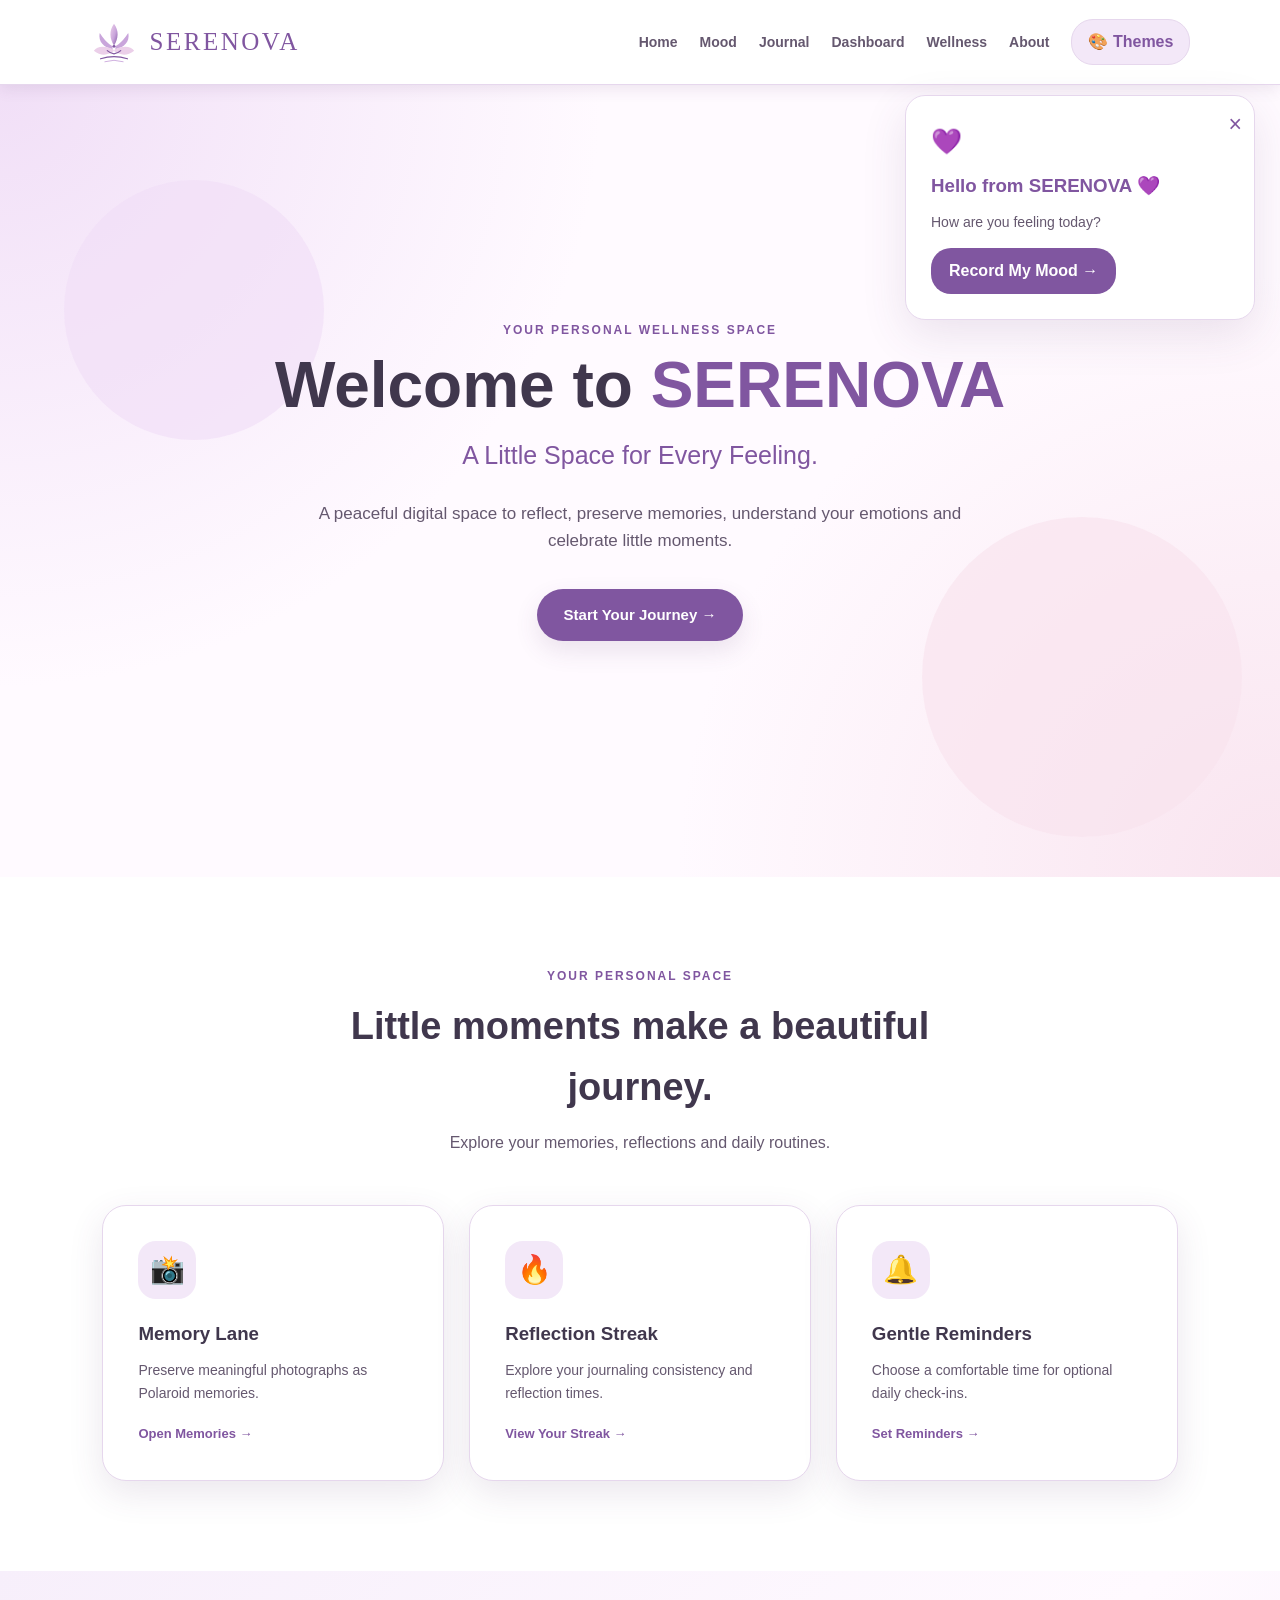
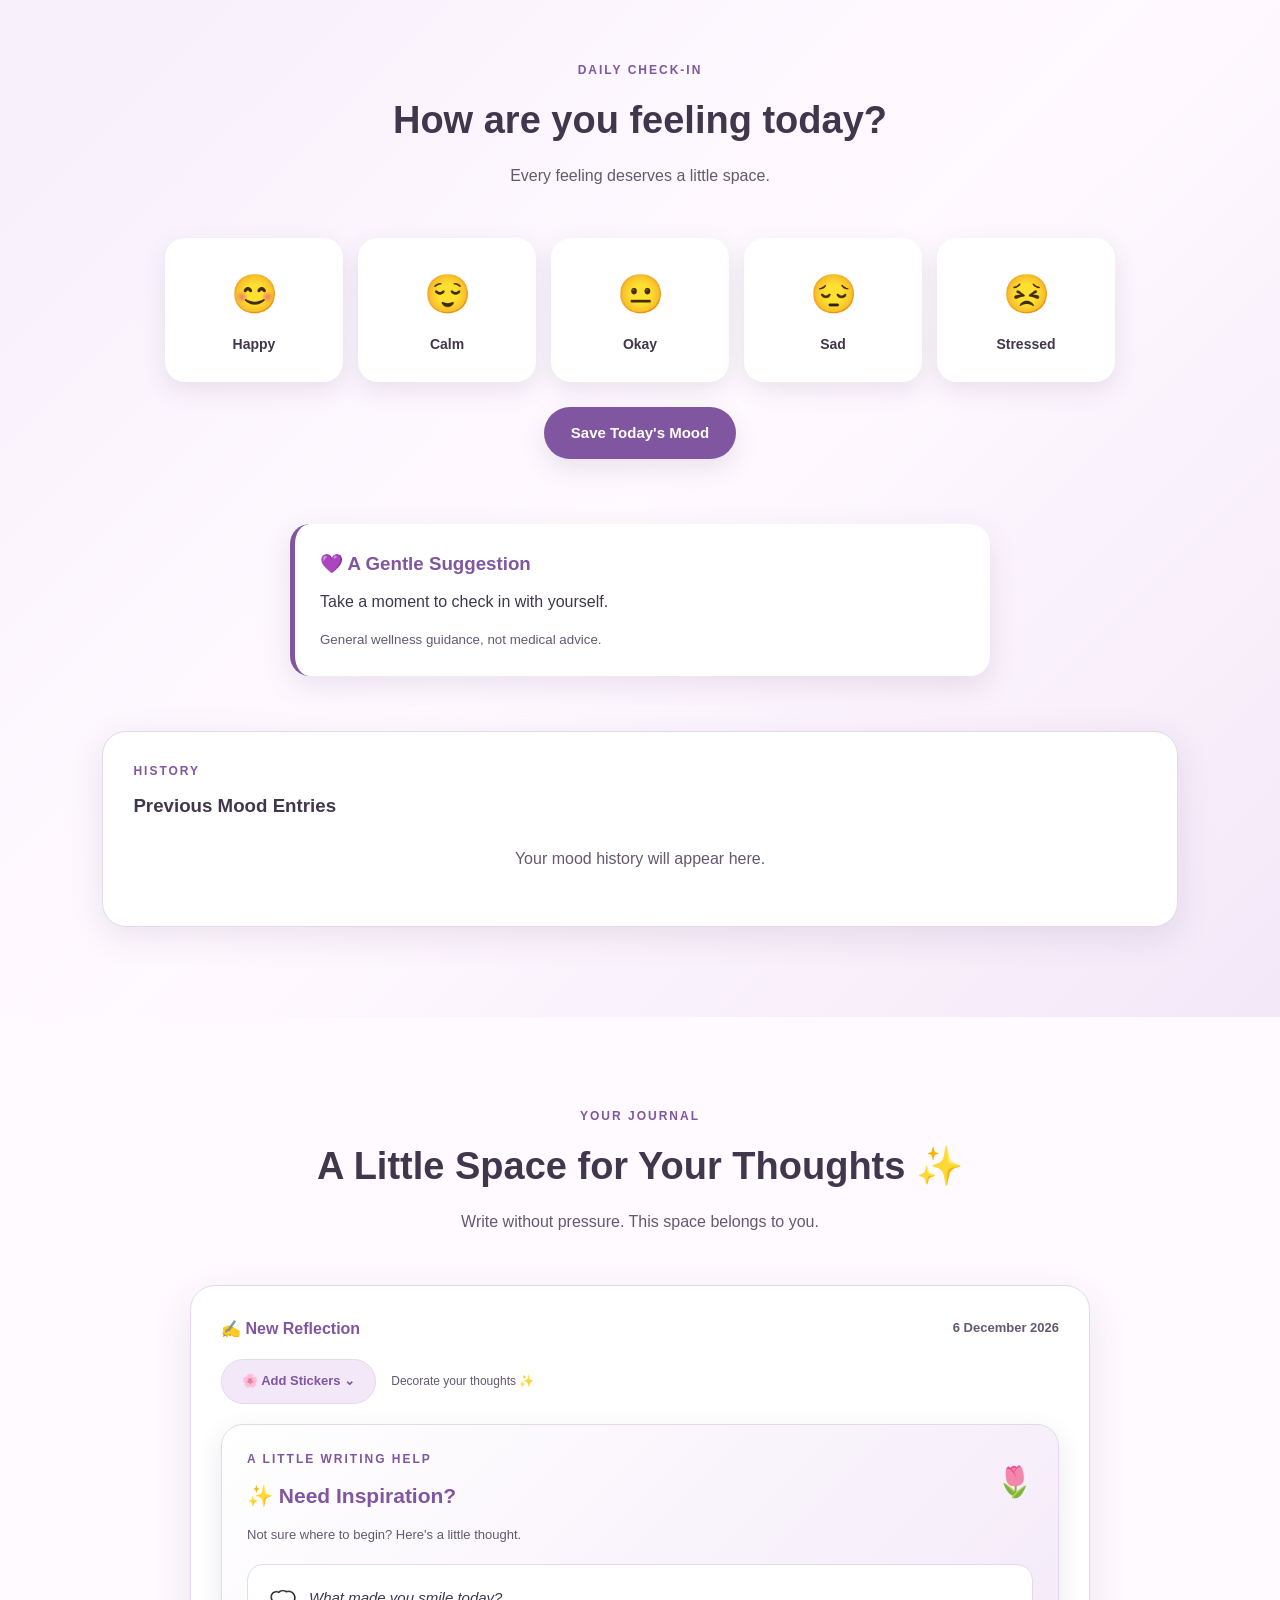
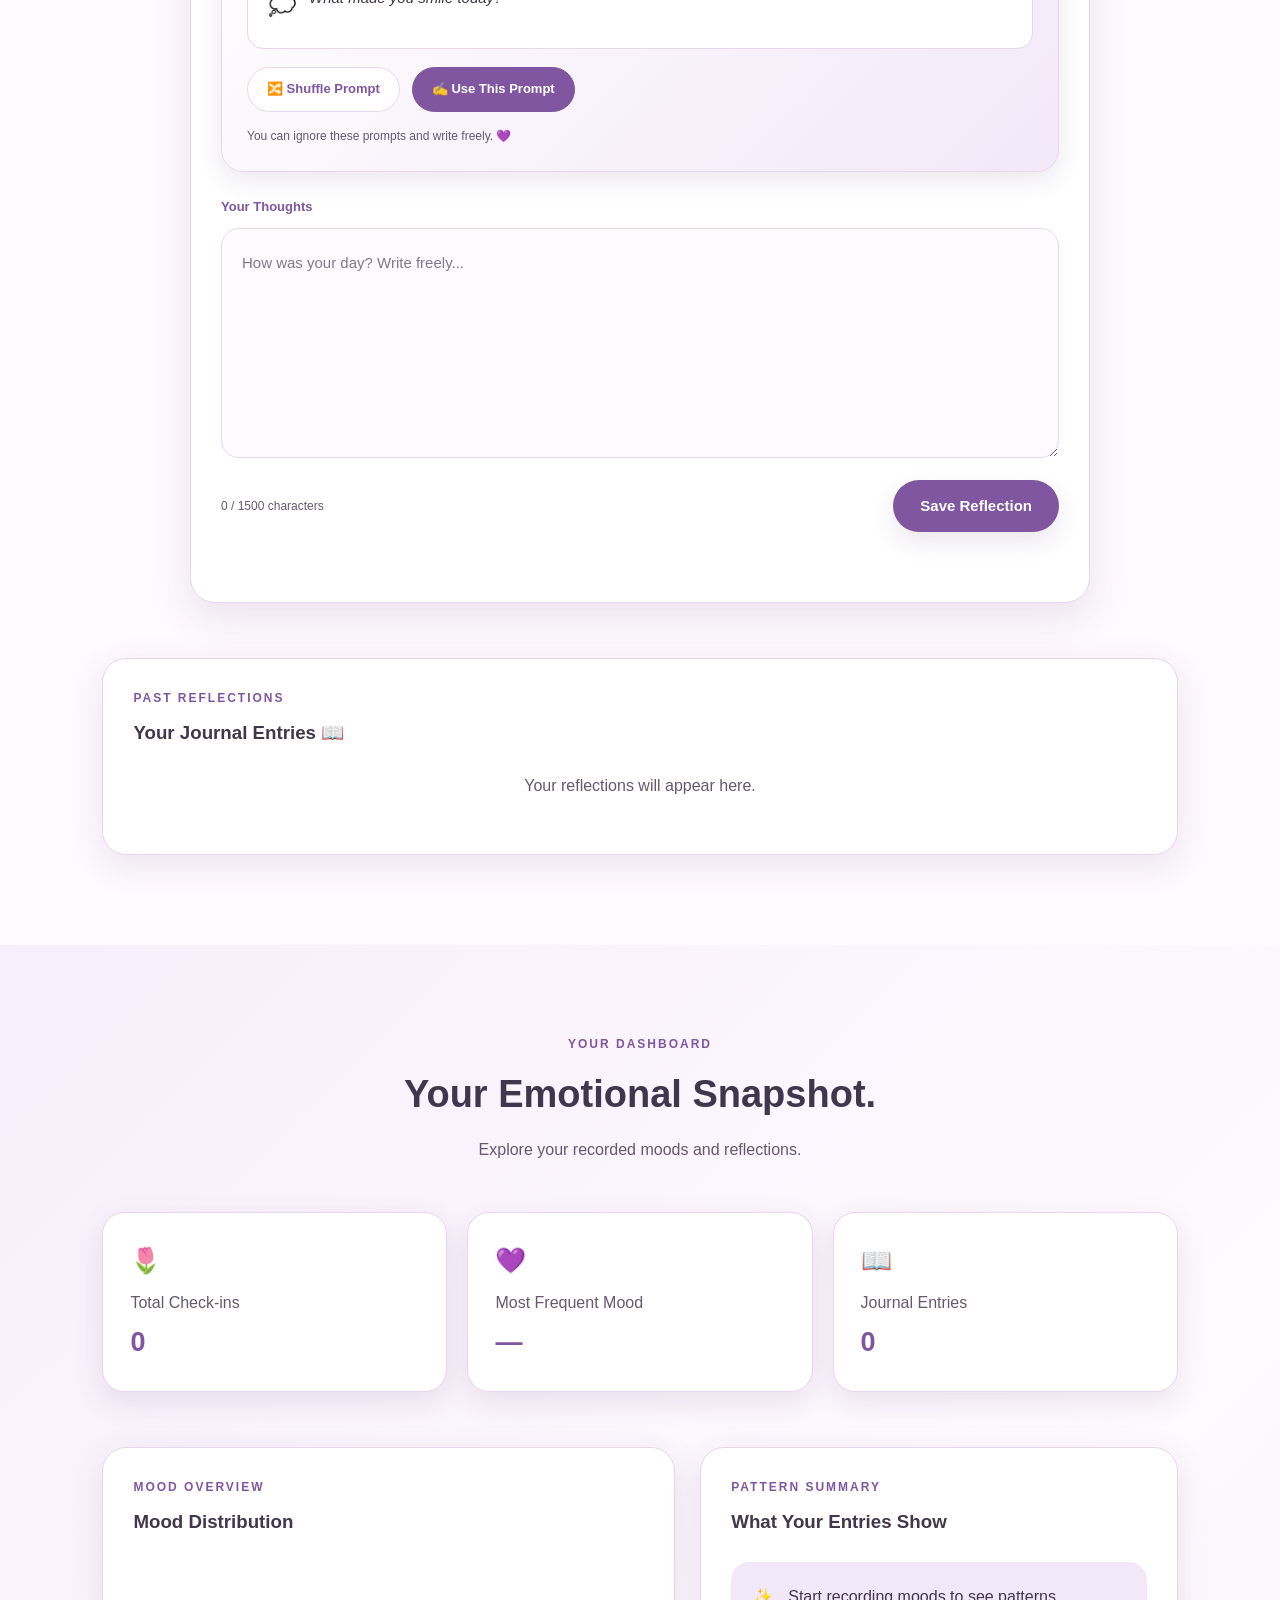
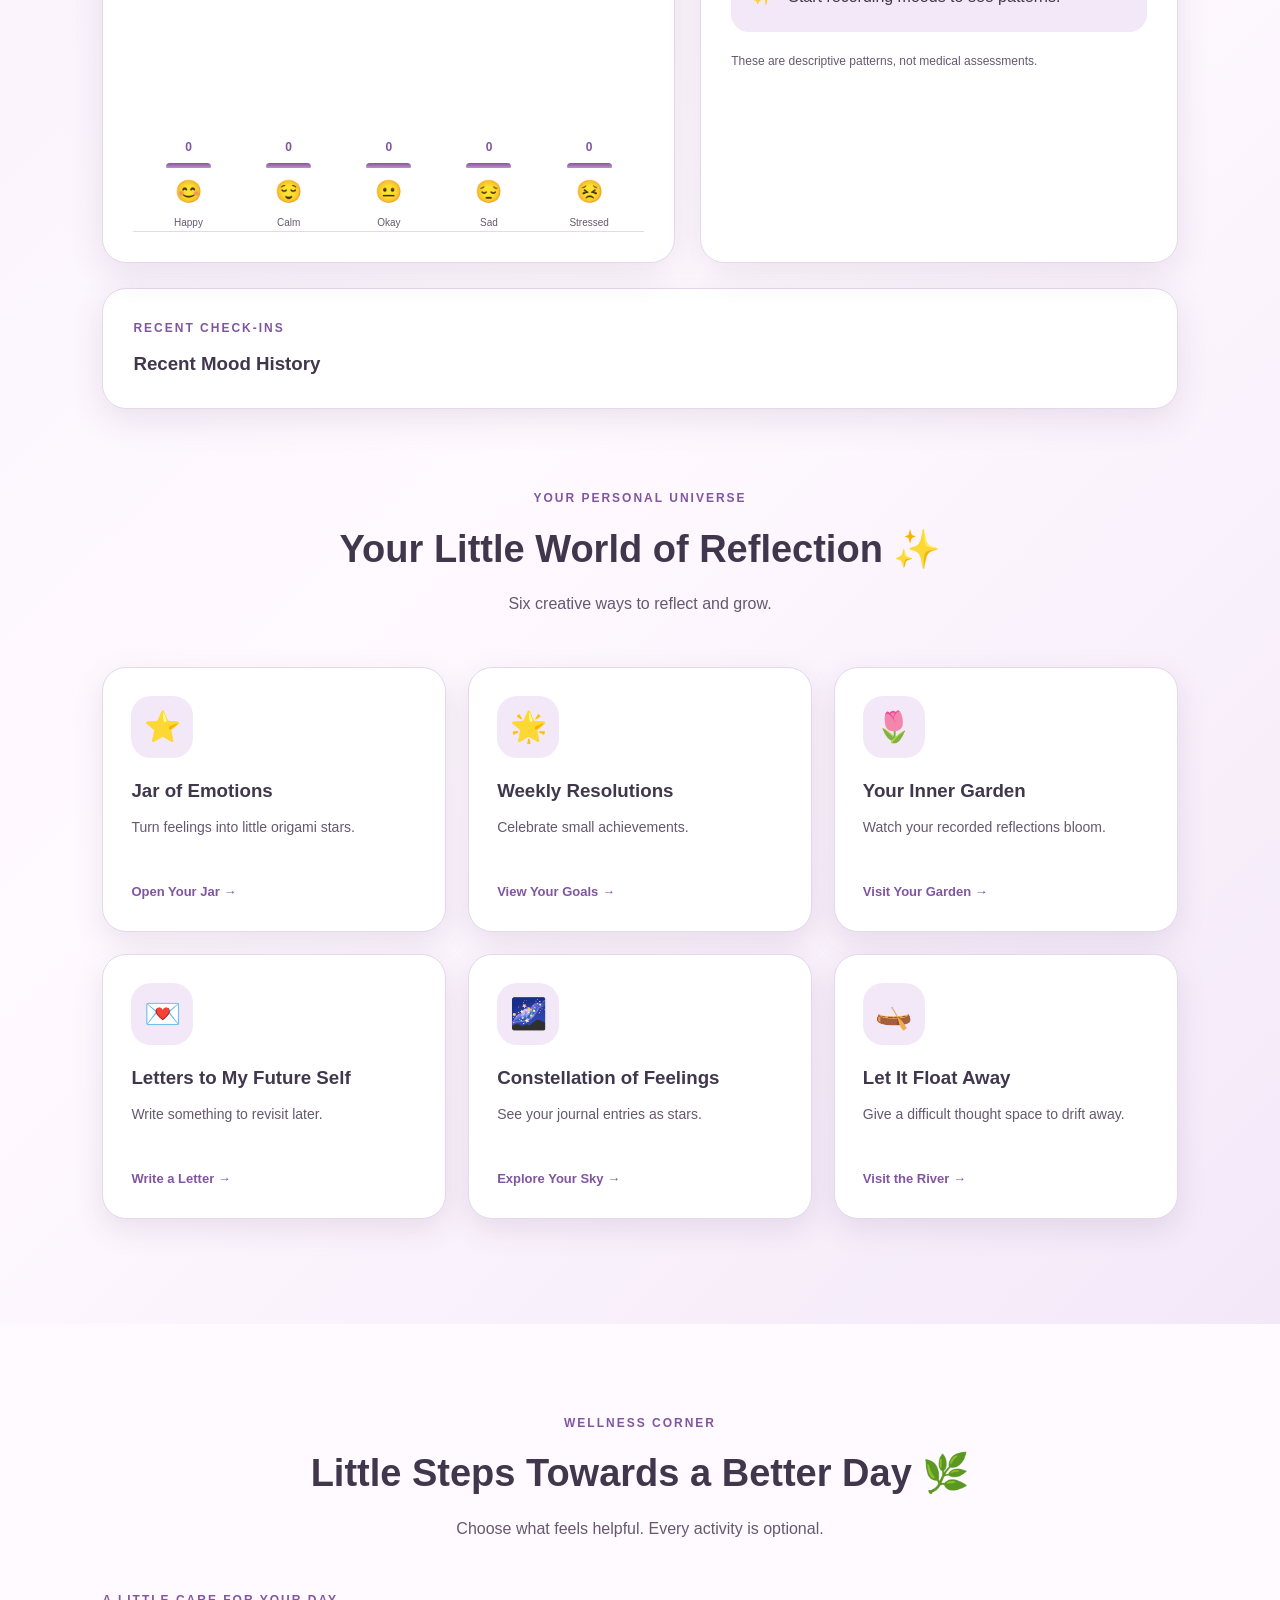
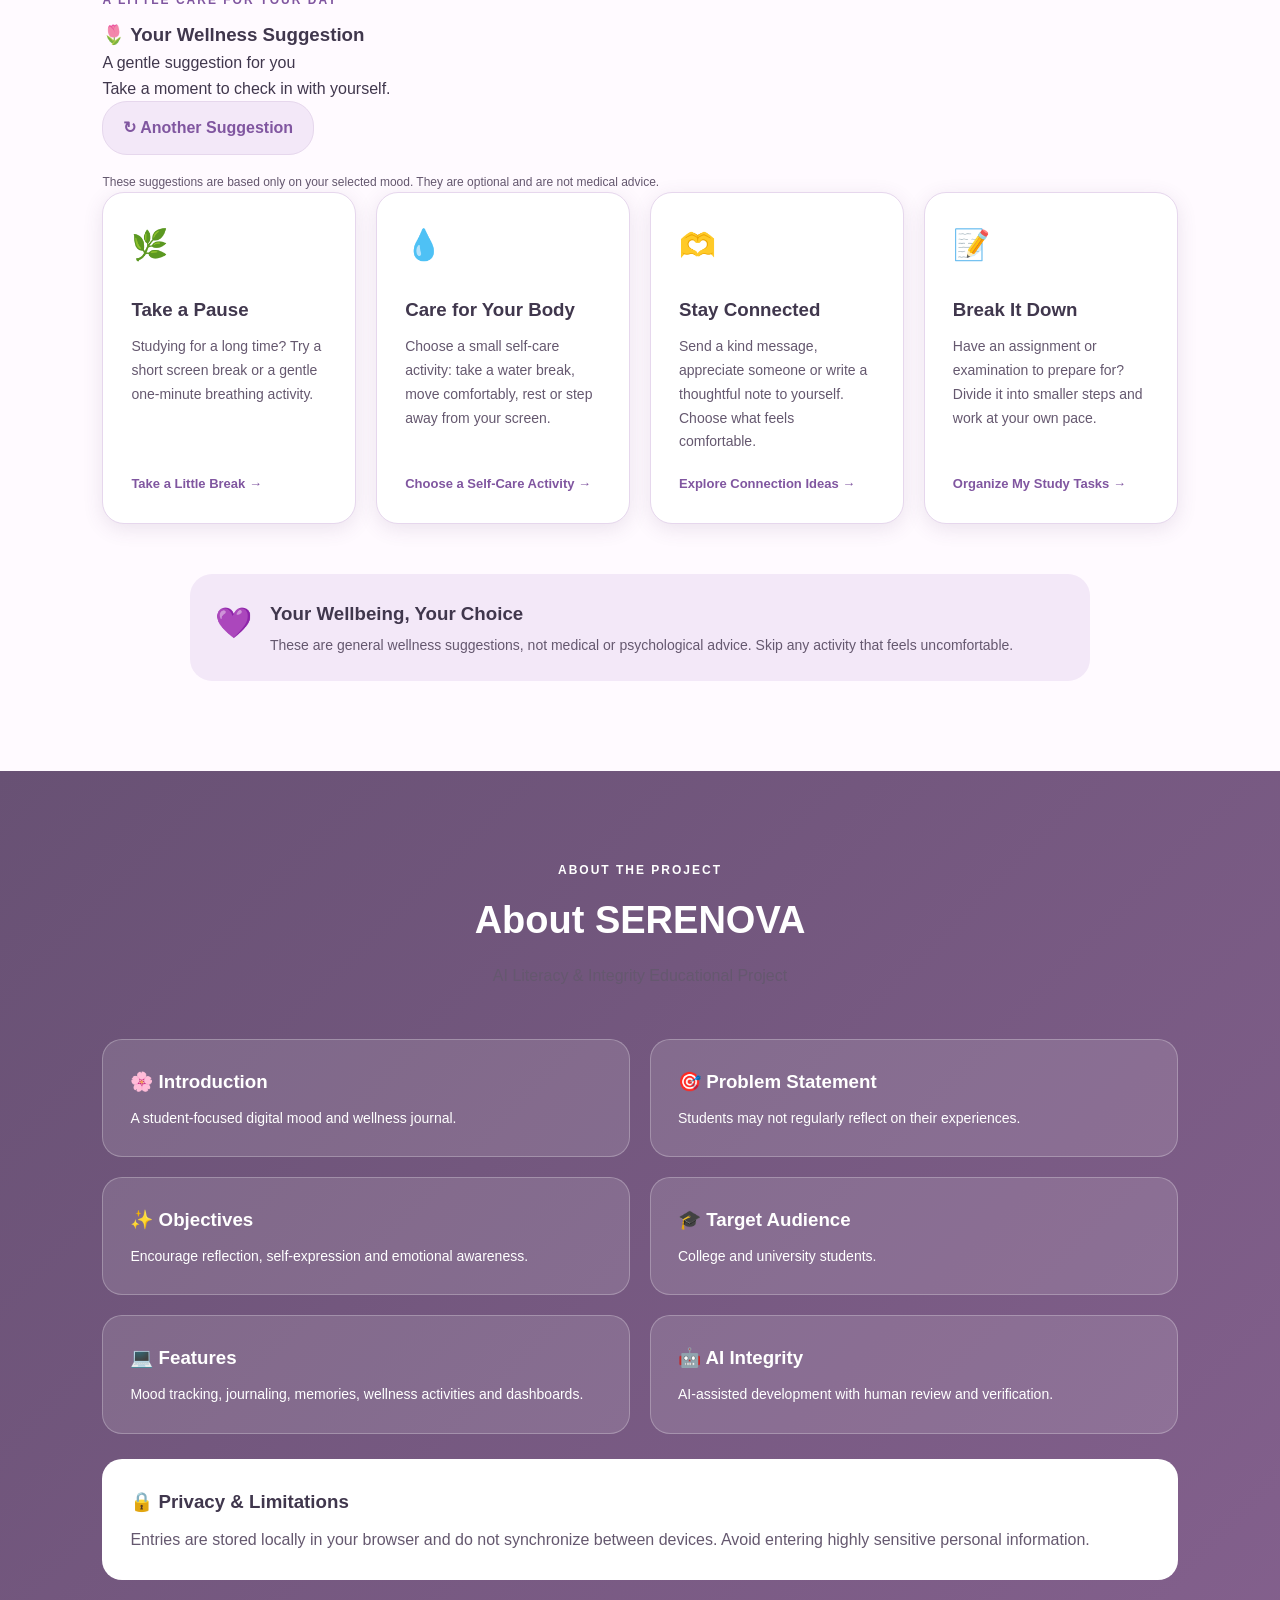
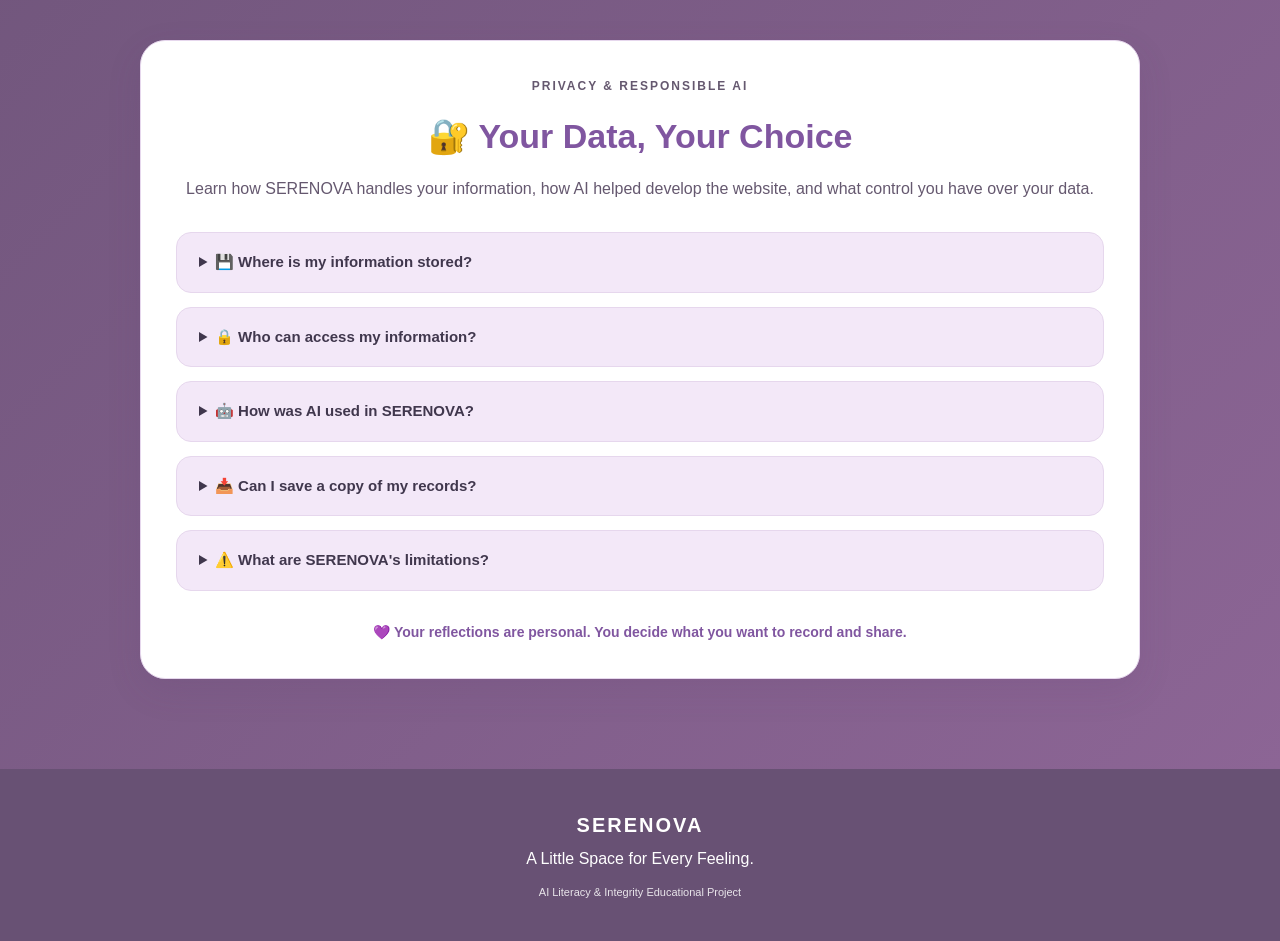
==== index.html @ 90363360 "Update index.html" ====
<!DOCTYPE html>
<html lang="en">
<head>
<meta charset="UTF-8">
<meta name="viewport" content="width=device-width, initial-scale=1.0">
<title>SERENOVA | Mood & Wellness Journal</title>

<script>
try {
    document.documentElement.dataset.theme =
        localStorage.getItem("serenovaTheme") || "lavender";
} catch(error) {
    document.documentElement.dataset.theme = "lavender";
}
</script>

<link rel="stylesheet" href="2.css">
<script src="3.js" defer></script>
</head>
<body>

<!-- NAVIGATION -->
<nav class="navbar" aria-label="Main navigation">
    <a href="#home" class="logo" aria-label="SERENOVA Home">
        <svg class="serenova-logo-symbol" viewBox="0 0 100 100"
             xmlns="http://www.w3.org/2000/svg" aria-hidden="true">
            <defs>
                <linearGradient id="flowerGradient" x1="0%" y1="0%"
                                x2="100%" y2="100%">
                    <stop offset="0%" stop-color="var(--flower-light)"/>
                    <stop offset="55%" stop-color="var(--flower-medium)"/>
                    <stop offset="100%" stop-color="var(--flower-dark)"/>
                </linearGradient>
            </defs>
            <path d="M50 12 C39 27 41 43 50 58 C59 43 61 27 50 12Z"
                  fill="url(#flowerGradient)"/>
            <path d="M47 59 C28 48 24 34 20 32 C17 50 29 62 47 65Z"
                  fill="var(--flower-medium)"/>
            <path d="M53 59 C72 48 76 34 80 32 C83 50 71 62 53 65Z"
                  fill="var(--flower-medium)"/>
            <path d="M48 65 C29 57 15 59 8 68 C23 81 39 77 50 69Z"
                  fill="var(--flower-light)"/>
            <path d="M52 65 C71 57 85 59 92 68 C77 81 61 77 50 69Z"
                  fill="var(--flower-light)"/>
            <path d="M36 68 Q50 81 64 68 M22 85 Q50 76 78 85"
                  fill="none" stroke="var(--flower-dark)"
                  stroke-width="2.5" stroke-linecap="round"/>
            <path d="M31 91 Q50 85 69 91"
                  fill="none" stroke="var(--flower-medium)"
                  stroke-width="1.8" stroke-linecap="round"/>
            <circle cx="50" cy="59" r="3" fill="var(--flower-dark)"/>
        </svg>
        <span class="logo-name">SERENOVA</span>
    </a>

    <div class="nav-links">
        <a href="#home">Home</a>
        <a href="#mood">Mood</a>
        <a href="#journal">Journal</a>
        <a href="#dashboard">Dashboard</a>
        <a href="#wellness">Wellness</a>
        <a href="#about">About</a>
        <button id="themeButton" class="theme-nav" type="button">
            🎨 Themes
        </button>
    </div>
</nav>

<!-- HOME -->
<section id="home" class="hero">
    <div class="hero-decoration decoration-one"></div>
    <div class="hero-decoration decoration-two"></div>
    <div class="hero-content">
        <p class="small-heading">YOUR PERSONAL WELLNESS SPACE</p>
        <h1>Welcome to <span>SERENOVA</span></h1>
        <h2>A Little Space for Every Feeling.</h2>
        <p class="hero-text">
            A peaceful digital space to reflect, preserve memories,
            understand your emotions and celebrate little moments.
        </p>
        <a href="#mood" class="primary-button">Start Your Journey →</a>
    </div>
</section>

<!-- HOME FEATURE CARDS -->
<section class="intro-section">
    <div class="section-heading">
        <p class="small-heading">YOUR PERSONAL SPACE</p>
        <h2>Little moments make a beautiful journey.</h2>
        <p>Explore your memories, reflections and daily routines.</p>
    </div>

    <div class="feature-grid">
        <button class="feature-card" type="button" data-open="memoryPopup">
            <div class="feature-icon">📸</div>
            <h3>Memory Lane</h3>
            <p>Preserve meaningful photographs as Polaroid memories.</p>
            <span class="card-link">Open Memories →</span>
        </button>

        <button class="feature-card" type="button" data-open="streakPopup">
            <div class="feature-icon">🔥</div>
            <h3>Reflection Streak</h3>
            <p>Explore your journaling consistency and reflection times.</p>
            <span class="card-link">View Your Streak →</span>
        </button>

        <button class="feature-card" type="button" data-open="reminderPopup">
            <div class="feature-icon">🔔</div>
            <h3>Gentle Reminders</h3>
            <p>Choose a comfortable time for optional daily check-ins.</p>
            <span class="card-link">Set Reminders →</span>
        </button>
    </div>
</section>

<!-- MOOD TRACKER -->
<section id="mood" class="page-section soft-section">
    <div class="section-heading">
        <p class="small-heading">DAILY CHECK-IN</p>
        <h2>How are you feeling today?</h2>
        <p>Every feeling deserves a little space.</p>
    </div>

    <div class="mood-container">
        <div class="mood-options">
            <button class="mood-button" type="button"
                    data-mood="Happy" data-emoji="😊">
                <span>😊</span>Happy
            </button>
            <button class="mood-button" type="button"
                    data-mood="Calm" data-emoji="😌">
                <span>😌</span>Calm
            </button>
            <button class="mood-button" type="button"
                    data-mood="Okay" data-emoji="😐">
                <span>😐</span>Okay
            </button>
            <button class="mood-button" type="button"
                    data-mood="Sad" data-emoji="😔">
                <span>😔</span>Sad
            </button>
            <button class="mood-button" type="button"
                    data-mood="Stressed" data-emoji="😣">
                <span>😣</span>Stressed
            </button>
        </div>

        <button id="saveMoodButton" class="primary-button normal-button"
                type="button">Save Today's Mood</button>
        <p id="moodMessage" class="status-message" role="status"></p>

        <div id="moodSuggestion" class="suggestion-box hidden">
            <h3>💜 A Gentle Suggestion</h3>
            <p id="suggestionText"></p>
            <small>General wellness guidance, not medical advice.</small>
        </div>
    </div>

    <div class="history-card">
        <p class="small-heading">HISTORY</p>
        <h3>Previous Mood Entries</h3>
        <div id="moodHistory"></div>
    </div>
</section>

<!-- JOURNAL -->
<section id="journal" class="page-section">
    <div class="section-heading journal-heading">
        <p class="small-heading">YOUR JOURNAL</p>
        <h2>A Little Space for Your Thoughts ✨</h2>
        <p>Write without pressure. This space belongs to you.</p>
    </div>

    <div class="journal-box">
        <div class="journal-top">
            <span>✍️ New Reflection</span>
            <span id="currentDate"></span>
        </div>

        <div class="sticker-toolbar">
            <button id="stickerToggle" class="sticker-toggle" type="button"
                    aria-expanded="false" aria-controls="stickerCollection">
                🌸 Add Stickers ⌄
            </button>
            <span class="sticker-hint">Decorate your thoughts ✨</span>
        </div>

        <div id="stickerCollection" class="sticker-collection hidden">
            <div class="sticker-header">
                <h3>Journal Sticker Collection 💜</h3>
                <button id="closeStickers" class="sticker-close"
                        type="button" aria-label="Close stickers">×</button>
            </div>
            <p class="sticker-description">
                Select a sticker to add it to your reflection.
            </p>
            <div class="sticker-tabs">
                <button class="sticker-tab active" type="button"
                        data-category="all">✨ All</button>
                <button class="sticker-tab" type="button"
                        data-category="flowers">🌸 Flowers</button>
                <button class="sticker-tab" type="button"
                        data-category="hearts">💕 Hearts</button>
                <button class="sticker-tab" type="button"
                        data-category="stars">⭐ Stars</button>
                <button class="sticker-tab" type="button"
                        data-category="nature">🦋 Nature</button>
                <button class="sticker-tab" type="button"
                        data-category="cute">🧸 Cute</button>
            </div>
            <div id="stickerGrid" class="sticker-grid"></div>
            <p id="stickerMessage" class="sticker-message" role="status"></p>
        </div>

        <div class="journal-inspiration">
            <div class="inspiration-heading">
                <div>
                    <p class="small-heading">A LITTLE WRITING HELP</p>
                    <h3>✨ Need Inspiration?</h3>
                </div>
                <span class="inspiration-icon">🌷</span>
            </div>
            <p class="inspiration-description">
                Not sure where to begin? Here's a little thought.
            </p>
            <div class="prompt-display">
                <span class="prompt-decoration">💭</span>
                <p id="journalPrompt">
                    What is one little thing that made you smile today?
                </p>
            </div>
            <div class="prompt-actions">
                <button id="shufflePrompt" class="shuffle-prompt"
                        type="button">🔀 Shuffle Prompt</button>
                <button id="usePrompt" class="use-prompt"
                        type="button">✍️ Use This Prompt</button>
            </div>
            <p class="prompt-note">
                You can ignore these prompts and write freely. 💜
            </p>
        </div>

        <label class="journal-input-label" for="journalInput">
            Your Thoughts
        </label>
        <textarea id="journalInput" maxlength="1500"
                  placeholder="How was your day? Write freely..."></textarea>

        <div class="journal-bottom">
            <span id="characterCount">0 / 1500 characters</span>
            <button id="saveJournalButton" class="primary-button"
                    type="button">Save Reflection</button>
        </div>
        <p id="journalMessage" class="status-message" role="status"></p>
    </div>

    <div class="journal-history">
        <p class="small-heading">PAST REFLECTIONS</p>
        <h3>Your Journal Entries 📖</h3>
        <div id="journalEntries"></div>
    </div>
</section>

<!-- DASHBOARD -->
<section id="dashboard" class="page-section soft-section">
    <div class="section-heading">
        <p class="small-heading">YOUR DASHBOARD</p>
        <h2>Your Emotional Snapshot.</h2>
        <p>Explore your recorded moods and reflections.</p>
    </div>

    <div class="stats-grid">
        <div class="stat-card">
            <span class="stat-icon">🌷</span>
            <p>Total Check-ins</p>
            <h3 id="totalMoodEntries">0</h3>
        </div>
        <div class="stat-card">
            <span class="stat-icon">💜</span>
            <p>Most Frequent Mood</p>
            <h3 id="frequentMood">—</h3>
        </div>
        <div class="stat-card">
            <span class="stat-icon">📖</span>
            <p>Journal Entries</p>
            <h3 id="totalJournalEntries">0</h3>
        </div>
    </div>

    <div class="dashboard-grid">
        <div class="dashboard-card">
            <p class="small-heading">MOOD OVERVIEW</p>
            <h3>Mood Distribution</h3>
            <div id="moodChart" class="chart">
                <div class="chart-column">
                    <span class="bar-count" id="happyCount">0</span>
                    <div id="happyBar" class="chart-bar"></div>
                    <span>😊</span><small>Happy</small>
                </div>
                <div class="chart-column">
                    <span class="bar-count" id="calmCount">0</span>
                    <div id="calmBar" class="chart-bar"></div>
                    <span>😌</span><small>Calm</small>
                </div>
                <div class="chart-column">
                    <span class="bar-count" id="okayCount">0</span>
                    <div id="okayBar" class="chart-bar"></div>
                    <span>😐</span><small>Okay</small>
                </div>
                <div class="chart-column">
                    <span class="bar-count" id="sadCount">0</span>
                    <div id="sadBar" class="chart-bar"></div>
                    <span>😔</span><small>Sad</small>
                </div>
                <div class="chart-column">
                    <span class="bar-count" id="stressedCount">0</span>
                    <div id="stressedBar" class="chart-bar"></div>
                    <span>😣</span><small>Stressed</small>
                </div>
            </div>
        </div>

        <div class="dashboard-card">
            <p class="small-heading">PATTERN SUMMARY</p>
            <h3>What Your Entries Show</h3>
            <div class="pattern-box">
                <span>✨</span>
                <p id="patternSummary">
                    Start recording moods to see your summary.
                </p>
            </div>
            <p class="dashboard-note">
                These are descriptive patterns, not medical assessments.
            </p>
        </div>
    </div>

    <div class="dashboard-card recent-card">
        <p class="small-heading">RECENT CHECK-INS</p>
        <h3>Recent Mood History</h3>
        <div id="recentMoodHistory"></div>
    </div>

    <!-- SIX CREATIVE DASHBOARD CARDS -->
    <div class="creative-dashboard">
        <div class="section-heading">
            <p class="small-heading">YOUR PERSONAL UNIVERSE</p>
            <h2>Your Little World of Reflection ✨</h2>
            <p>Six creative ways to reflect and grow.</p>
        </div>

        <div class="creative-feature-grid">
            <button class="creative-feature-card" type="button"
                    data-open="jarPopup">
                <span class="creative-icon">⭐</span>
                <h3>Jar of Emotions</h3>
                <p>Turn feelings into little origami stars.</p>
                <span>Open Your Jar →</span>
            </button>

            <button class="creative-feature-card" type="button"
                    data-open="goalsPopup">
                <span class="creative-icon">🌟</span>
                <h3>Weekly Resolutions</h3>
                <p>Celebrate small achievements.</p>
                <span>View Your Goals →</span>
            </button>

            <button class="creative-feature-card" type="button"
                    data-open="gardenPopup">
                <span class="creative-icon">🌷</span>
                <h3>Your Inner Garden</h3>
                <p>Watch your recorded reflections bloom.</p>
                <span>Visit Your Garden →</span>
            </button>

            <button class="creative-feature-card" type="button"
                    data-open="lettersPopup">
                <span class="creative-icon">💌</span>
                <h3>Letters to My Future Self</h3>
                <p>Write something to revisit later.</p>
                <span>Write a Letter →</span>
            </button>

            <button class="creative-feature-card" type="button"
                    data-open="starsPopup">
                <span class="creative-icon">🌌</span>
                <h3>Constellation of Feelings</h3>
                <p>See your journal entries as stars.</p>
                <span>Explore Your Sky →</span>
            </button>

            <button class="creative-feature-card" type="button"
                    data-open="riverPopup">
                <span class="creative-icon">🛶</span>
                <h3>Let It Float Away</h3>
                <p>Give a difficult thought space to drift away.</p>
                <span>Visit the River →</span>
            </button>
        </div>
    </div>
</section>

<!-- REVISED WELLNESS CORNER -->
<section id="wellness" class="page-section">
    <div class="section-heading">
        <p class="small-heading">WELLNESS CORNER</p>
        <h2>Little Steps Towards a Better Day 🌿</h2>
        <p>Choose what feels helpful. Every activity is optional.</p>
    </div>

<!-- MOOD-BASED WELLNESS RECOMMENDATION -->

<div class="mood-wellness-panel">

    <p class="small-heading">
        A LITTLE CARE FOR YOUR DAY
    </p>

    <h3>🌷 Your Wellness Suggestion</h3>

    <p id="wellnessMoodLabel">
        A gentle suggestion for you
    </p>

    <p id="wellnessRecommendation"
       role="status"
       aria-live="polite">
        Take a moment to check in with yourself.
    </p>

    <button type="button"
            class="secondary-button"
            onclick="nextMoodSuggestion()">
        ↻ Another Suggestion
    </button>

    <p class="wellness-disclaimer">
        These suggestions are based only on your
        selected mood. They are optional and
        are not medical advice.
    </p>

</div>

    <div class="wellness-grid">
        <button class="wellness-card wellness-action" type="button"
                data-open="pausePopup">
            <span>🌿</span>
            <h3>Take a Pause</h3>
            <p>
                Studying for a long time? Try a short screen break
                or a gentle one-minute breathing activity.
            </p>
            <strong>Take a Little Break →</strong>
        </button>

        <button class="wellness-card wellness-action" type="button"
                data-open="bodyPopup">
            <span>💧</span>
            <h3>Care for Your Body</h3>
            <p>
                Choose a small self-care activity: take a water break,
                move comfortably, rest or step away from your screen.
            </p>
            <strong>Choose a Self-Care Activity →</strong>
        </button>

        <button class="wellness-card wellness-action" type="button"
                data-open="connectPopup">
            <span>🫶</span>
            <h3>Stay Connected</h3>
            <p>
                Send a kind message, appreciate someone or write
                a thoughtful note to yourself. Choose what feels comfortable.
            </p>
            <strong>Explore Connection Ideas →</strong>
        </button>

        <button class="wellness-card wellness-action" type="button"
                data-open="tasksPopup">
            <span>📝</span>
            <h3>Break It Down</h3>
            <p>
                Have an assignment or examination to prepare for?
                Divide it into smaller steps and work at your own pace.
            </p>
            <strong>Organize My Study Tasks →</strong>
        </button>
    </div>

    <div class="safety-note">
        <span>💜</span>
        <div>
            <h3>Your Wellbeing, Your Choice</h3>
            <p>
                These are general wellness suggestions, not medical
                or psychological advice. Skip any activity that
                feels uncomfortable.
            </p>
        </div>
    </div>
</section>

<!-- ABOUT -->
<section id="about" class="page-section about-section">
    <div class="section-heading light-heading">
        <p class="small-heading">ABOUT THE PROJECT</p>
        <h2>About SERENOVA</h2>
        <p>AI Literacy & Integrity Educational Project</p>
    </div>

    <div class="about-grid">
        <div class="about-card">
            <h3>🌸 Introduction</h3>
            <p>A student-focused digital mood and wellness journal.</p>
        </div>
        <div class="about-card">
            <h3>🎯 Problem Statement</h3>
            <p>Students may not regularly reflect on their experiences.</p>
        </div>
        <div class="about-card">
            <h3>✨ Objectives</h3>
            <p>Encourage reflection, self-expression and emotional awareness.</p>
        </div>
        <div class="about-card">
            <h3>🎓 Target Audience</h3>
            <p>College and university students.</p>
        </div>
        <div class="about-card">
            <h3>💻 Features</h3>
            <p>Mood tracking, journaling, memories, wellness activities and dashboards.</p>
        </div>
        <div class="about-card">
            <h3>🤖 AI Integrity</h3>
            <p>AI-assisted development with human review and verification.</p>
        </div>
    </div>

    <div class="privacy-box">
        <h3>🔒 Privacy & Limitations</h3>
        <p>
            Entries are stored locally in your browser and do not
            synchronize between devices. Avoid entering highly
            sensitive personal information.
        </p>
    </div>
    
<!-- AI TRANSPARENCY AND PRIVACY CENTRE -->
<div class="transparency-centre">

    <div class="transparency-heading">
        <p class="small-heading">PRIVACY & RESPONSIBLE AI</p>
        <h2>🔐 Your Data, Your Choice</h2>
        <p>
            Learn how SERENOVA handles your information,
            how AI helped develop the website,
            and what control you have over your data.
        </p>
    </div>

    <div class="transparency-list">

        <details class="transparency-item">
            <summary>💾 Where is my information stored?</summary>
            <p>
                Your mood check-ins, journal reflections,
                weekly goals and preferences are stored
                locally in your browser using localStorage.
                Memory Lane photographs are stored using
                IndexedDB.
            </p>
            <p>
                Your information does not automatically
                synchronize between your laptop and mobile.
            </p>
        </details>

        <details class="transparency-item">
            <summary>🔒 Who can access my information?</summary>
            <p>
                SERENOVA does not require a username,
                password or account.
            </p>
            <p>
                The website does not intentionally upload
                your journal entries to a remote application
                database. However, people who can access
                your browser profile or device may also
                be able to view locally saved information.
            </p>
        </details>

        <details class="transparency-item">
            <summary>🤖 How was AI used in SERENOVA?</summary>
            <p>
                AI tools such as ChatGPT assisted with
                generating HTML, CSS, JavaScript and
                website improvement suggestions.
            </p>
            <p>
                The student development team critically
                reviewed AI-generated outputs, identified
                limitations, modified features and tested
                the website.
            </p>
            <p>
                SERENOVA does not use AI to diagnose
                emotions or medical conditions.
            </p>
        </details>

        <details class="transparency-item">
            <summary>📥 Can I save a copy of my records?</summary>
            <p>
                Yes. You can export your mood check-ins,
                journal reflections and other locally
                saved text-based records as a JSON file.
            </p>

            <button id="exportSerenovaData"
                    class="primary-button"
                    type="button">
                📥 Export My Data
            </button>

            <p id="exportDataMessage"
               class="transparency-status"
               role="status"></p>
        </details>

        <details class="transparency-item">
            <summary>⚠️ What are SERENOVA's limitations?</summary>
            <p>
                SERENOVA is a student educational project.
                Its wellness suggestions are general
                guidance and are not professional medical
                or psychological advice.
            </p>
            <p>
                Browser data can be lost if site storage
                is cleared or the browser profile is deleted.
                Exported files should be stored securely.
            </p>
        </details>

    </div>

    <p class="transparency-footer">
        💜 Your reflections are personal. You decide
        what you want to record and share.
    </p>

</div>

</section>

<!-- THEMES POPUP -->
<div id="themePopup" class="popup-overlay hidden" role="dialog"
     aria-modal="true" aria-labelledby="themeTitle">
    <div class="popup-content theme-popup">
        <button class="close-popup" type="button"
                data-close="themePopup" aria-label="Close themes">×</button>
        <p class="small-heading">PERSONALIZE YOUR SPACE</p>
        <h2 id="themeTitle">🎨 Make SERENOVA Yours</h2>
        <p>Choose a soft pastel colour palette.</p>

        <div class="theme-grid">
            <button class="theme-choice" type="button" data-theme="lavender">
                <span class="theme-swatch lavender-swatch">💜</span>
                <strong>Lavender</strong><small>Original Serenity</small>
            </button>
            <button class="theme-choice" type="button" data-theme="blue">
                <span class="theme-swatch blue-swatch">🩵</span>
                <strong>Baby Blue</strong><small>Ocean Calm</small>
            </button>
            <button class="theme-choice" type="button" data-theme="green">
                <span class="theme-swatch green-swatch">🌿</span>
                <strong>Sage Green</strong><small>Nature's Peace</small>
            </button>
            <button class="theme-choice" type="button" data-theme="yellow">
                <span class="theme-swatch yellow-swatch">🌼</span>
                <strong>Butter Yellow</strong><small>Gentle Sunshine</small>
            </button>
            <button class="theme-choice" type="button" data-theme="pink">
                <span class="theme-swatch pink-swatch">🌸</span>
                <strong>Blush Pink</strong><small>Soft Bloom</small>
            </button>
            <button class="theme-choice" type="button" data-theme="peach">
                <span class="theme-swatch peach-swatch">🍑</span>
                <strong>Pastel Peach</strong><small>Warm Comfort</small>
            </button>
        </div>

        <div class="theme-preview">
            <h3>A Little Space for Every Feeling ✨</h3>
            <p>Your selected theme changes the website and flower colours.</p>
            <span class="preview-button">Save Today's Mood</span>
        </div>

        <button id="resetThemeButton" class="secondary-button" type="button">
            ↺ Restore Lavender
        </button>
        <p id="themeMessage" class="status-message" role="status"></p>
    </div>
</div>

<!-- MEMORY LANE POPUP -->
<div id="memoryPopup" class="popup-overlay hidden" role="dialog"
     aria-modal="true" aria-labelledby="memoryTitle">
    <div class="popup-content">
        <button class="close-popup" type="button"
                data-close="memoryPopup" aria-label="Close memories">×</button>
        <p class="small-heading">YOUR LITTLE MOMENTS</p>
        <h2 id="memoryTitle">📸 Memory Lane</h2>
        <p>Some moments deserve to stay a little longer.</p>

        <div class="memory-form">
            <label for="memoryPhoto">Choose a Photograph</label>
            <input id="memoryPhoto" type="file" accept="image/*">
            <div id="photoPreview" class="photo-preview hidden">
                <img id="previewImage" alt="Selected photograph preview">
            </div>
            <label for="memoryCaption">Memory Caption</label>
            <input id="memoryCaption" maxlength="100"
                   placeholder="A moment worth remembering...">
            <button id="saveMemoryButton" class="primary-button"
                    type="button">Save My Memory 💜</button>
            <p id="memoryMessage" class="status-message" role="status"></p>
        </div>

        <h3>Your Polaroid Collection</h3>
        <div id="memoryGallery" class="memory-gallery"></div>
    </div>
</div>

<!-- REFLECTION STREAK POPUP -->
<div id="streakPopup" class="popup-overlay hidden" role="dialog"
     aria-modal="true" aria-labelledby="streakTitle">
    <div class="popup-content">
        <button class="close-popup" type="button"
                data-close="streakPopup" aria-label="Close streak">×</button>
        <p class="small-heading">YOUR REFLECTION JOURNEY</p>
        <h2 id="streakTitle">🔥 Reflection Streak</h2>
        <p>Every little reflection is worth appreciating.</p>

        <div class="streak-stats">
            <div class="streak-stat">
                <span>🔥</span><h3 id="currentStreak">0</h3>
                <p>Current Streak</p>
            </div>
            <div class="streak-stat">
                <span>🌟</span><h3 id="longestStreak">0</h3>
                <p>Longest Streak</p>
            </div>
            <div class="streak-stat">
                <span>🕘</span><h3 id="usualTime">—</h3>
                <p>Usual Reflection Time</p>
            </div>
        </div>

        <h3>🕰️ Your Reflection Timeline</h3>
        <div id="reflectionTimeline"></div>
        <div class="sleep-suggestion">
            <h3>🌙 A Gentle Rest Reminder</h3>
            <p id="sleepMessage">
                Your rest matters as much as your reflections.
            </p>
        </div>
        <p class="dashboard-note">
            Reflection times do not establish actual sleep habits.
        </p>
    </div>
</div>

<!-- REMINDER POPUP -->
<div id="reminderPopup" class="popup-overlay hidden" role="dialog"
     aria-modal="true" aria-labelledby="reminderTitle">
    <div class="popup-content">
        <button class="close-popup" type="button"
                data-close="reminderPopup" aria-label="Close reminders">×</button>
        <p class="small-heading">A LITTLE CHECK-IN</p>
        <h2 id="reminderTitle">🔔 Gentle Reminders</h2>
        <p>Choose a comfortable time for your daily reflection.</p>

        <div class="reminder-form">
            <label for="reminderTime">Preferred Reminder Time</label>
            <input id="reminderTime" type="time" value="21:30">
            <label class="check-label">
                <input id="remindersEnabled" type="checkbox" checked>
                Enable gentle reminders
            </label>
            <button id="saveReminderButton" class="primary-button"
                    type="button">Save Reminder Settings</button>
            <p id="reminderMessage" class="status-message" role="status"></p>
        </div>
        <div class="sleep-suggestion">
            <h3>💜 Your Time, Your Pace</h3>
            <p>You can change or disable reminders whenever you wish.</p>
        </div>
    </div>
</div>

<!-- CREATIVE DASHBOARD POPUPS -->

<!-- JAR -->
<div id="jarPopup" class="popup-overlay hidden" role="dialog"
     aria-modal="true" aria-labelledby="jarTitle">
    <div class="popup-content creative-popup">
        <button class="close-popup" type="button"
                data-close="jarPopup" aria-label="Close jar">×</button>
        <p class="small-heading">COLLECT YOUR FEELINGS</p>
        <h2 id="jarTitle">⭐ Jar of Emotions</h2>
        <p>Every feeling deserves a place.</p>
        <label for="emotionText">What's on your mind?</label>
        <textarea id="emotionText" maxlength="300"
                  placeholder="Write a feeling or thought..."></textarea>
        <label for="emotionColor">Choose your star colour</label>
        <select id="emotionColor">
            <option value="lavender">Lavender 💜</option>
            <option value="pink">Blush Pink 🌸</option>
            <option value="blue">Baby Blue 🩵</option>
            <option value="yellow">Butter Yellow 🌼</option>
            <option value="green">Sage Green 🌿</option>
        </select>
        <button id="addEmotionStar" class="primary-button"
                type="button">Fold Into a Star ⭐</button>
        <p id="jarMessage" class="status-message" role="status"></p>
        <div class="emotion-jar"><div id="jarStars" class="jar-stars"></div></div>
        <h3>Your Collected Feelings</h3>
        <div id="emotionList" class="creative-list"></div>
    </div>
</div>

<!-- WEEKLY GOALS -->
<div id="goalsPopup" class="popup-overlay hidden" role="dialog"
     aria-modal="true" aria-labelledby="goalsTitle">
    <div class="popup-content creative-popup">
        <button class="close-popup" type="button"
                data-close="goalsPopup" aria-label="Close goals">×</button>
        <p class="small-heading">LITTLE STEPS MATTER</p>
        <h2 id="goalsTitle">🌟 Weekly Resolutions</h2>
        <p>Celebrate progress without pressure.</p>
        <label for="newGoal">Add a weekly goal</label>
        <div class="creative-input-row">
            <input id="newGoal" maxlength="120"
                   placeholder="A little goal for this week...">
            <button id="addGoal" class="primary-button" type="button">Add</button>
        </div>
        <div class="goal-summary">
            <div><strong id="completedGoals">0</strong><span>Completed</span></div>
            <div><strong id="remainingGoals">0</strong><span>Remaining</span></div>
        </div>
        <div class="goal-progress"><div id="goalProgressFill"></div></div>
        <p id="goalMessage" class="status-message" role="status"></p>
        <div id="goalList" class="creative-list"></div>
    </div>
</div>

<!-- GARDEN -->
<div id="gardenPopup" class="popup-overlay hidden" role="dialog"
     aria-modal="true" aria-labelledby="gardenTitle">
    <div class="popup-content creative-popup">
        <button class="close-popup" type="button"
                data-close="gardenPopup" aria-label="Close garden">×</button>
        <p class="small-heading">EVERY FEELING CAN BLOOM</p>
        <h2 id="gardenTitle">🌷 Your Inner Garden</h2>
        <p>Every recorded emotion contributes to your garden.</p>
        <div id="innerGarden" class="inner-garden"></div>
        <p id="gardenMessage" class="garden-message"></p>
        <div id="gardenDetails" class="creative-detail" role="status">
            Select a flower to discover its story.
        </div>
    </div>
</div>

<!-- FUTURE LETTERS -->
<div id="lettersPopup" class="popup-overlay hidden" role="dialog"
     aria-modal="true" aria-labelledby="lettersTitle">
    <div class="popup-content creative-popup">
        <button class="close-popup" type="button"
                data-close="lettersPopup" aria-label="Close letters">×</button>
        <p class="small-heading">A MESSAGE THROUGH TIME</p>
        <h2 id="lettersTitle">💌 Letters to My Future Self</h2>
        <label for="letterText">Dear Future Me...</label>
        <textarea id="letterText" maxlength="3000"
                  placeholder="What would you like to remember?"></textarea>
        <label for="letterDate">Open this letter on</label>
        <input id="letterDate" type="date">
        <button id="saveFutureLetter" class="primary-button"
                type="button">Seal My Letter 💌</button>
        <p id="letterMessage" class="status-message" role="status"></p>
        <div id="futureLetters" class="creative-list"></div>
    </div>
</div>

<!-- CONSTELLATION -->
<div id="starsPopup" class="popup-overlay hidden" role="dialog"
     aria-modal="true" aria-labelledby="starsTitle">
    <div class="popup-content creative-popup">
        <button class="close-popup" type="button"
                data-close="starsPopup" aria-label="Close stars">×</button>
        <p class="small-heading">YOUR PERSONAL NIGHT SKY</p>
        <h2 id="starsTitle">🌌 Constellation of Feelings</h2>
        <p>Every saved reflection becomes a star.</p>
        <div id="constellationSky" class="constellation-sky"></div>
        <div id="starDetails" class="creative-detail" role="status">
            Select a star to read its reflection.
        </div>
    </div>
</div>

<!-- RIVER -->
<div id="riverPopup" class="popup-overlay hidden" role="dialog"
     aria-modal="true" aria-labelledby="riverTitle">
    <div class="popup-content creative-popup">
        <button class="close-popup" type="button"
                data-close="riverPopup" aria-label="Close river">×</button>
        <p class="small-heading">A MOMENT TO LET GO</p>
        <h2 id="riverTitle">🛶 Let It Float Away</h2>
        <p>Write something you'd like to release.</p>
        <label for="riverThought">What's weighing on your mind?</label>
        <textarea id="riverThought" maxlength="500"
                  placeholder="Write freely..."></textarea>
        <label class="creative-check">
            <input id="keepRiverThought" type="checkbox">
            Save this thought privately in this browser
        </label>
        <button id="releaseThought" class="primary-button"
                type="button">Let It Float Away 🛶</button>
        <div class="river-scene">
            <div class="river-water"></div>
            <div id="floatingBoat" class="floating-boat hidden">⛵</div>
        </div>
        <p id="riverMessage" class="status-message" role="status"></p>
        <h3>Thoughts You Chose to Keep</h3>
        <div id="savedRiverThoughts" class="creative-list"></div>
    </div>
</div>

<!-- INTERACTIVE WELLNESS POPUPS -->


<!-- TAKE A PAUSE - 60 SECOND ACTIVITY -->
<div id="pausePopup" class="popup-overlay hidden"
     role="dialog" aria-modal="true"
     aria-labelledby="pauseTitle">

    <div class="popup-content wellness-popup">

        <button class="close-popup" type="button"
                data-close="pausePopup"
                aria-label="Close pause activity">×</button>

        <p class="small-heading">A MOMENT FOR YOURSELF</p>
        <h2 id="pauseTitle">🌿 Take a Pause</h2>

        <p>
            Take one gentle minute away from your busy day.
            You can stop whenever you want.
        </p>

        <div class="breathing-area">
            <div id="breathingCircle" class="breathing-circle">

                <span id="breathingInstruction">
                    Ready to pause?
                </span>

                <strong id="breathingCount"
                        role="timer"
                        aria-label="Seconds remaining">
                    60
                </strong>

            </div>
        </div>

        <p id="breathingStatus"
           class="wellness-status"
           role="status"
           aria-live="polite">
            Press Start whenever you're ready.
        </p>

        <div class="wellness-actions">

            <button id="startBreathing"
                    class="primary-button"
                    type="button">
                ▶ Start 60-Second Pause
            </button>

            <button id="stopBreathing"
                    class="secondary-button"
                    type="button">
                Stop
            </button>

            <button id="restartBreathing"
                    class="secondary-button"
                    type="button">
                ↻ Restart
            </button>

        </div>

        <p class="wellness-disclaimer">
            Breathe naturally and comfortably.
            Stop if you feel uncomfortable.
            This is a general wellness activity.
        </p>

    </div>
</div>


<!-- CARE FOR YOUR BODY -->
<div id="bodyPopup" class="popup-overlay hidden" role="dialog"
     aria-modal="true" aria-labelledby="bodyTitle">
    <div class="popup-content wellness-popup">
        <button class="close-popup" type="button"
                data-close="bodyPopup" aria-label="Close self-care">×</button>
        <p class="small-heading">LITTLE ACTS OF CARE</p>
        <h2 id="bodyTitle">💧 Care for Your Body</h2>
        <p>
            Choose any activity that feels useful today.
            You don't need to complete the whole checklist.
        </p>
        <div class="selfcare-list">
            <label><input type="checkbox" class="selfcare-check"
                          data-care="water"> I took a water break 💧</label>
            <label><input type="checkbox" class="selfcare-check"
                          data-care="stretch"> I moved comfortably 🌿</label>
            <label><input type="checkbox" class="selfcare-check"
                          data-care="rest"> I made time for rest 🌙</label>
            <label><input type="checkbox" class="selfcare-check"
                          data-care="screen"> I took a screen break 👀</label>
        </div>
        <div class="selfcare-progress">
            <div id="selfcareProgressFill"></div>
        </div>
        <p id="selfcareProgressText" class="wellness-status" role="status">
            0 of 4 little acts checked today.
        </p>
        <button id="resetSelfcare" class="secondary-button"
                type="button">Reset Today's Checklist</button>
    </div>
</div>

<!-- STAY CONNECTED -->
<div id="connectPopup" class="popup-overlay hidden" role="dialog"
     aria-modal="true" aria-labelledby="connectTitle">
    <div class="popup-content wellness-popup">
        <button class="close-popup" type="button"
                data-close="connectPopup" aria-label="Close connection">×</button>
        <p class="small-heading">MEANINGFUL CONNECTIONS</p>
        <h2 id="connectTitle">🫶 Stay Connected</h2>
        <p>
            Connection looks different for everyone.
            You can reach out, appreciate a memory or write to yourself.
        </p>
        <div class="connection-prompt">
            <span>💌</span>
            <p id="connectionPrompt">
                Send a simple hello to someone you appreciate.
            </p>
        </div>
        <button id="shuffleConnection" class="secondary-button"
                type="button">🔀 Another Idea</button>
        <label for="kindnessNote" class="wellness-label">
            A little note to yourself (optional)
        </label>
        <textarea id="kindnessNote" maxlength="500"
                  placeholder="Something kind I want to remember..."></textarea>
        <button id="saveKindnessNote" class="primary-button"
                type="button">Save My Note</button>
        <p id="kindnessMessage" class="wellness-status" role="status"></p>
        <h3>Your Saved Notes</h3>
        <div id="kindnessNotes" class="wellness-records"></div>
        <p class="wellness-disclaimer">
            You don't have to contact anyone. Choose what feels safe.
        </p>
    </div>
</div>

<!-- BREAK IT DOWN -->
<div id="tasksPopup" class="popup-overlay hidden" role="dialog"
     aria-modal="true" aria-labelledby="tasksTitle">
    <div class="popup-content wellness-popup">
        <button class="close-popup" type="button"
                data-close="tasksPopup" aria-label="Close tasks">×</button>
        <p class="small-heading">ONE STEP AT A TIME</p>
        <h2 id="tasksTitle">📝 Break It Down</h2>
        <p>
            Big assignments can feel difficult to begin.
            Divide them into smaller steps at your own pace.
        </p>
        <label for="mainTask" class="wellness-label">
            What are you working on?
        </label>
        <input id="mainTask" maxlength="120"
               placeholder="Example: Complete physics assignment">
        <button id="saveMainTask" class="secondary-button"
                type="button">Set My Goal</button>
        <h3 id="currentMainTask">Your current goal</h3>
        <label for="smallTask" class="wellness-label">Add a small step</label>
        <div class="wellness-input-row">
            <input id="smallTask" maxlength="120"
                   placeholder="Example: Solve two questions">
            <button id="addSmallTask" class="primary-button"
                    type="button">Add Step</button>
        </div>
        <div class="selfcare-progress">
            <div id="taskProgressFill"></div>
        </div>
        <p id="taskProgressText" class="wellness-status" role="status">
            No steps added yet.
        </p>
        <div id="smallTaskList" class="wellness-records"></div>
        <p id="taskMessage" class="wellness-status" role="status"></p>
    </div>
</div>

<!-- WELCOME NOTIFICATION -->
<div id="welcomeNotification" class="welcome-notification hidden"
     role="status">
    <button id="closeNotification" class="notification-close"
            type="button" aria-label="Dismiss notification">×</button>
    <span class="notification-icon">💜</span>
    <h3 id="notificationTitle">Hello from SERENOVA!</h3>
    <p id="notificationText"></p>
    <button id="notificationAction" class="notification-action"
            type="button">Check In →</button>
</div>

<footer>
    <div class="footer-logo">SERENOVA</div>
    <p>A Little Space for Every Feeling.</p>
    <p class="footer-small">AI Literacy & Integrity Educational Project</p>
</footer>

<!-- EDIT REFLECTION POPUP -->
<div id="editReflectionPopup" class="popup-overlay hidden"
     role="dialog" aria-modal="true"
     aria-labelledby="editReflectionTitle">

    <div class="popup-content edit-reflection-popup">

        <button class="close-popup" type="button"
                data-close="editReflectionPopup"
                aria-label="Close Edit Reflection">
            ×
        </button>

        <p class="small-heading">YOUR JOURNAL</p>
        <h2 id="editReflectionTitle">✏️ Edit Reflection</h2>

        <p>
            Your thoughts can change, and that's okay.
            Make this reflection your own.
        </p>

        <label for="editJournalTitle">
            Reflection Title
        </label>

        <input type="text" id="editJournalTitle"
               maxlength="100"
               placeholder="Give your reflection a title...">

        <label for="editJournalText">
            Your Thoughts
        </label>

        <textarea id="editJournalText"
                  maxlength="1500"
                  rows="8"
                  placeholder="Edit your thoughts here..."></textarea>

        <p id="editCharacterCount" class="edit-character-count">
            0 / 1500 characters
        </p>

        <div class="edit-reflection-actions">

            <button id="cancelReflectionEdit"
                    class="secondary-button"
                    type="button">
                Cancel
            </button>

            <button id="saveReflectionChanges"
                    class="primary-button"
                    type="button">
                Save Changes 💜
            </button>

        </div>

        <p id="editReflectionMessage"
           class="status-message"
           role="status"></p>

    </div>
</div>

</body>
</html>
---- 2.css ----
/* SERENOVA - COMPLETE STYLESHEET */
/* Six pastel themes and interactive journal stickers */

/* ---------- THEME VARIABLES ---------- */

:root,
:root[data-theme="lavender"] {
    --primary: #8056a0;
    --primary-hover: #674080;
    --accent: #c48fc7;
    --background: #fffaff;
    --soft: #f7effb;
    --surface: #ffffff;
    --surface-alt: #f3e8f8;
    --text: #40374d;
    --muted: #65586f;
    --border: #e6d7ed;
    --shadow: rgba(92,54,109,0.12);
    --hero-one: #f1dff7;
    --hero-two: #f9e4ef;
    --about-one: #685174;
    --about-two: #8c6595;
    --on-primary: #ffffff;
}

:root[data-theme="blue"] {
    --primary: #326e9c;
    --primary-hover: #235477;
    --accent: #8dbbdc;
    --background: #f5fbff;
    --soft: #edf7ff;
    --surface: #ffffff;
    --surface-alt: #e3f1fc;
    --text: #25445b;
    --muted: #4e677b;
    --border: #cbdfea;
    --shadow: rgba(42,96,140,0.12);
    --hero-one: #d9ecfc;
    --hero-two: #e3f7fc;
    --about-one: #315a7b;
    --about-two: #568db3;
    --on-primary: #ffffff;
}

:root[data-theme="green"] {
    --primary: #426e59;
    --primary-hover: #315743;
    --accent: #9ac5a7;
    --background: #f6fbf6;
    --soft: #edf7ef;
    --surface: #ffffff;
    --surface-alt: #e1f1e5;
    --text: #294b39;
    --muted: #536c5d;
    --border: #cce2d2;
    --shadow: rgba(54,105,71,0.12);
    --hero-one: #e0f1e3;
    --hero-two: #eef8dd;
    --about-one: #365b47;
    --about-two: #6a987b;
    --on-primary: #ffffff;
}

:root[data-theme="yellow"] {
    --primary: #80601f;
    --primary-hover: #624915;
    --accent: #e4c878;
    --background: #fffdf5;
    --soft: #fff8e4;
    --surface: #ffffff;
    --surface-alt: #faefd0;
    --text: #514225;
    --muted: #70613e;
    --border: #ecddb0;
    --shadow: rgba(117,92,35,0.12);
    --hero-one: #fff0c7;
    --hero-two: #fff6dc;
    --about-one: #76602d;
    --about-two: #a28a4a;
    --on-primary: #ffffff;
}

:root[data-theme="pink"] {
    --primary: #985575;
    --primary-hover: #773c58;
    --accent: #e2a5c1;
    --background: #fff8fb;
    --soft: #fff0f6;
    --surface: #ffffff;
    --surface-alt: #fae5ee;
    --text: #60394d;
    --muted: #7b5b6d;
    --border: #f0d3e1;
    --shadow: rgba(143,69,104,0.12);
    --hero-one: #fce0ed;
    --hero-two: #ffeaf1;
    --about-one: #81465e;
    --about-two: #b67891;
    --on-primary: #ffffff;
}

:root[data-theme="peach"] {
    --primary: #995d46;
    --primary-hover: #79432e;
    --accent: #e9b39b;
    --background: #fff9f5;
    --soft: #fff0e6;
    --surface: #ffffff;
    --surface-alt: #fae5d8;
    --text: #603e32;
    --muted: #7e5d4d;
    --border: #efd8ca;
    --shadow: rgba(139,82,58,0.12);
    --hero-one: #fce1d1;
    --hero-two: #fff0dd;
    --about-one: #815442;
    --about-two: #b98770;
    --on-primary: #ffffff;
}

/* ---------- GLOBAL ---------- */

* {
    margin: 0;
    padding: 0;
    box-sizing: border-box;
}

html {
    scroll-behavior: smooth;
    scroll-padding-top: 100px;
}

body {
    font-family: "Segoe UI", Arial, sans-serif;
    background: var(--background);
    color: var(--text);
    line-height: 1.6;
    transition: background 0.35s, color 0.35s;
}

button, input, textarea {
    font: inherit;
}

button {
    cursor: pointer;
}

a {
    color: var(--primary);
}

.hidden {
    display: none !important;
}

:focus-visible {
    outline: 3px solid var(--primary);
    outline-offset: 3px;
}

/* ---------- NAVIGATION ---------- */

.navbar {
    position: sticky;
    top: 0;
    z-index: 1000;
    display: flex;
    justify-content: space-between;
    align-items: center;
    gap: 20px;
    padding: 18px 7%;
    background: var(--surface);
    border-bottom: 1px solid var(--border);
    box-shadow: 0 3px 15px var(--shadow);
}

.logo {
    font-size: 22px;
    font-weight: 800;
    letter-spacing: 2px;
    color: var(--primary);
    text-decoration: none;
    white-space: nowrap;
}

.nav-links {
    display: flex;
    align-items: center;
    flex-wrap: wrap;
    gap: 22px;
}

.nav-links a {
    text-decoration: none;
    color: var(--muted);
    font-size: 14px;
    font-weight: 600;
}

.nav-links a:hover {
    color: var(--primary);
}

.theme-nav {
    border: 1px solid var(--border);
    background: var(--surface-alt);
    color: var(--primary);
    padding: 9px 16px;
    border-radius: 22px;
    font-weight: 700;
    transition: 0.2s;
}

.theme-nav:hover {
    background: var(--soft);
    transform: translateY(-2px);
}

/* ---------- GENERAL SECTIONS ---------- */

.page-section {
    padding: 90px 8%;
}

.soft-section {
    background: linear-gradient(
        135deg, var(--soft), var(--background), var(--surface-alt)
    );
}

.section-heading {
    max-width: 720px;
    margin: 0 auto 50px;
    text-align: center;
}

.section-heading h2 {
    font-size: 38px;
    margin-bottom: 12px;
    color: var(--text);
}

.section-heading > p:last-child {
    color: var(--muted);
}

.small-heading {
    color: var(--primary);
    font-size: 12px;
    font-weight: 800;
    letter-spacing: 2px;
    margin-bottom: 10px;
}

/* ---------- HERO ---------- */

.hero {
    min-height: 88vh;
    position: relative;
    overflow: hidden;
    display: flex;
    align-items: center;
    justify-content: center;
    padding: 80px 8%;
    background:
        radial-gradient(circle at top left,
            var(--hero-one), transparent 40%),
        radial-gradient(circle at bottom right,
            var(--hero-two), transparent 40%),
        var(--background);
}

.hero-content {
    position: relative;
    z-index: 2;
    max-width: 850px;
    text-align: center;
}

.hero h1 {
    font-size: clamp(39px, 5vw, 65px);
    line-height: 1.1;
    color: var(--text);
    margin-bottom: 15px;
}

.hero h1 span {
    color: var(--primary);
}

.hero h2 {
    color: var(--primary);
    font-size: 25px;
    font-weight: 500;
    margin-bottom: 25px;
}

.hero-text {
    max-width: 650px;
    margin: 0 auto 35px;
    color: var(--muted);
    font-size: 17px;
}

.hero-decoration {
    position: absolute;
    border-radius: 50%;
    pointer-events: none;
}

.decoration-one {
    width: 260px;
    height: 260px;
    top: 12%;
    left: 5%;
    background: var(--hero-one);
    opacity: 0.65;
}

.decoration-two {
    width: 320px;
    height: 320px;
    bottom: 5%;
    right: 3%;
    background: var(--hero-two);
    opacity: 0.65;
}

/* ---------- BUTTONS ---------- */

.primary-button,
.preview-button {
    display: inline-block;
    border: none;
    border-radius: 30px;
    padding: 14px 27px;
    background: var(--primary);
    color: var(--on-primary);
    text-decoration: none;
    font-size: 15px;
    font-weight: 600;
    box-shadow: 0 10px 25px var(--shadow);
    transition: 0.25s;
}

.primary-button:hover {
    background: var(--primary-hover);
    transform: translateY(-3px);
}

.normal-button {
    margin-top: 25px;
}

.secondary-button {
    border: 1px solid var(--border);
    background: var(--surface-alt);
    color: var(--primary);
    padding: 13px 20px;
    border-radius: 25px;
    font-weight: 700;
}

.status-message {
    min-height: 25px;
    margin-top: 15px;
    font-weight: 600;
    color: var(--primary);
}

/* ---------- HOMEPAGE CARDS ---------- */

.intro-section {
    padding: 90px 8%;
    background: var(--surface);
}

.feature-grid {
    max-width: 1100px;
    margin: auto;
    display: grid;
    grid-template-columns: repeat(3, 1fr);
    gap: 25px;
}

.feature-card {
    width: 100%;
    text-align: left;
    padding: 35px;
    background: var(--surface);
    color: var(--text);
    border: 1px solid var(--border);
    border-radius: 24px;
    box-shadow: 0 12px 35px var(--shadow);
    transition: 0.3s;
}

.feature-card:hover {
    transform: translateY(-7px);
    border-color: var(--accent);
    box-shadow: 0 18px 40px var(--shadow);
}

.feature-icon {
    width: 58px;
    height: 58px;
    display: flex;
    justify-content: center;
    align-items: center;
    border-radius: 18px;
    background: var(--surface-alt);
    font-size: 28px;
    margin-bottom: 20px;
}

.feature-card h3 {
    margin-bottom: 10px;
    color: var(--text);
}

.feature-card p {
    color: var(--muted);
    font-size: 14px;
}

.card-link {
    display: block;
    margin-top: 20px;
    color: var(--primary);
    font-size: 13px;
    font-weight: 700;
}

/* ---------- MOOD TRACKER ---------- */

.mood-container {
    max-width: 950px;
    margin: auto;
    text-align: center;
}

.mood-options {
    display: grid;
    grid-template-columns: repeat(5, 1fr);
    gap: 15px;
}

.mood-button {
    border: 2px solid transparent;
    padding: 24px 12px;
    border-radius: 20px;
    background: var(--surface);
    color: var(--text);
    font-size: 14px;
    font-weight: 600;
    box-shadow: 0 8px 25px var(--shadow);
    transition: 0.25s;
}

.mood-button span {
    display: block;
    font-size: 38px;
    margin-bottom: 8px;
}

.mood-button:hover {
    transform: translateY(-5px);
    border-color: var(--accent);
}

.mood-button.selected {
    border-color: var(--primary);
    background: var(--surface-alt);
    transform: translateY(-5px);
}

.suggestion-box {
    max-width: 700px;
    margin: 25px auto 0;
    padding: 25px;
    text-align: left;
    background: var(--surface);
    border-radius: 20px;
    border-left: 5px solid var(--primary);
    box-shadow: 0 10px 30px var(--shadow);
}

.suggestion-box h3 {
    color: var(--primary);
    margin-bottom: 10px;
}

.suggestion-box small {
    display: block;
    color: var(--muted);
    margin-top: 15px;
}

/* ---------- HISTORY ---------- */

.history-card,
.journal-history,
.dashboard-card {
    max-width: 1100px;
    margin: 55px auto 0;
    background: var(--surface);
    border: 1px solid var(--border);
    border-radius: 24px;
    padding: 30px;
    box-shadow: 0 10px 35px var(--shadow);
}

.history-card h3,
.journal-history h3,
.dashboard-card h3 {
    color: var(--text);
}

.empty-message {
    color: var(--muted);
    text-align: center;
    padding: 25px;
}

.history-entry,
.recent-entry {
    display: flex;
    justify-content: space-between;
    align-items: center;
    gap: 15px;
    padding: 16px;
    border-bottom: 1px solid var(--border);
}

.history-mood {
    display: flex;
    align-items: center;
    gap: 12px;
}

.history-emoji {
    font-size: 27px;
}

/* ---------- JOURNAL ---------- */

.journal-box {
    max-width: 900px;
    margin: auto;
    background: var(--surface);
    border: 1px solid var(--border);
    border-radius: 25px;
    padding: 30px;
    box-shadow: 0 15px 40px var(--shadow);
}

.journal-top,
.journal-bottom {
    display: flex;
    justify-content: space-between;
    align-items: center;
    gap: 20px;
}

.journal-top {
    font-weight: 600;
    color: var(--primary);
    margin-bottom: 18px;
}

#currentDate {
    color: var(--muted);
    font-size: 13px;
}

.journal-input-label {
    display: block;
    margin: 15px 0 10px;
    font-size: 13px;
    font-weight: 700;
    color: var(--primary);
}

#journalInput {
    width: 100%;
    min-height: 230px;
    resize: vertical;
    border: 1px solid var(--border);
    border-radius: 18px;
    padding: 20px;
    background: var(--background);
    color: var(--text);
    font-size: 15px;
    line-height: 1.8;
    outline: none;
}

#journalInput::placeholder,
input::placeholder {
    color: var(--muted);
    opacity: 0.8;
}

#journalInput:focus {
    border-color: var(--primary);
    box-shadow: 0 0 0 4px var(--surface-alt);
}

.journal-bottom {
    margin-top: 15px;
}

#characterCount {
    color: var(--muted);
    font-size: 12px;
}

.journal-entry {
    padding: 22px 5px;
    border-bottom: 1px solid var(--border);
}

.journal-entry-date {
    color: var(--primary);
    font-size: 12px;
    font-weight: 700;
    margin-bottom: 8px;
}

.journal-entry-text {
    white-space: pre-wrap;
    overflow-wrap: anywhere;
    color: var(--text);
    font-size: 15px;
    line-height: 1.9;
}

.delete-button {
    border: none;
    background: var(--surface-alt);
    color: var(--primary);
    border-radius: 15px;
    padding: 8px 14px;
    margin-top: 15px;
    font-size: 12px;
}

.delete-button:hover {
    background: var(--soft);
}

/* ---------- JOURNAL STICKER COLLECTION ---------- */

.sticker-toolbar {
    display: flex;
    align-items: center;
    flex-wrap: wrap;
    gap: 15px;
    margin-bottom: 18px;
}

.sticker-toggle {
    display: inline-flex;
    align-items: center;
    gap: 9px;
    border: 1px solid var(--border);
    border-radius: 25px;
    background: var(--surface-alt);
    color: var(--primary);
    padding: 11px 20px;
    font-size: 13px;
    font-weight: 700;
    transition: 0.25s;
}

.sticker-toggle:hover {
    background: var(--soft);
    transform: translateY(-2px);
    border-color: var(--accent);
}

.sticker-arrow {
    font-size: 18px;
}

.sticker-hint {
    color: var(--muted);
    font-size: 12px;
}

.sticker-collection {
    margin: 15px 0 25px;
    padding: 24px;
    border: 1px solid var(--border);
    border-radius: 22px;
    background: linear-gradient(
        135deg, var(--surface), var(--surface-alt)
    );
    box-shadow: 0 8px 25px var(--shadow);
    animation: stickerAppear 0.25s ease;
}

@keyframes stickerAppear {
    from {
        opacity: 0;
        transform: translateY(-8px);
    }
    to {
        opacity: 1;
        transform: translateY(0);
    }
}

.sticker-header {
    display: flex;
    align-items: flex-start;
    justify-content: space-between;
    gap: 15px;
}

.sticker-header h3 {
    color: var(--primary);
    font-size: 19px;
}

.sticker-close {
    width: 32px;
    height: 32px;
    border: none;
    border-radius: 50%;
    background: var(--surface);
    color: var(--primary);
    font-size: 22px;
}

.sticker-description {
    color: var(--muted);
    font-size: 13px;
    margin: 12px 0 20px;
}

.sticker-tabs {
    display: flex;
    flex-wrap: wrap;
    gap: 8px;
    margin-bottom: 20px;
}

.sticker-tab {
    border: 1px solid var(--border);
    border-radius: 20px;
    padding: 8px 13px;
    background: var(--surface);
    color: var(--muted);
    font-size: 12px;
    font-weight: 600;
    transition: 0.2s;
}

.sticker-tab:hover,
.sticker-tab.active {
    background: var(--primary);
    color: var(--on-primary);
    border-color: var(--primary);
}

.sticker-grid {
    display: grid;
    grid-template-columns: repeat(8, 1fr);
    gap: 10px;
}

.sticker-item {
    display: flex;
    align-items: center;
    justify-content: center;
    aspect-ratio: 1;
    border: 1px solid var(--border);
    border-radius: 15px;
    background: var(--surface);
    font-size: 27px;
    transition: 0.2s;
}

.sticker-item:hover {
    transform: translateY(-4px) scale(1.06);
    background: var(--soft);
    border-color: var(--accent);
    box-shadow: 0 5px 15px var(--shadow);
}

.sticker-item:active {
    transform: scale(0.95);
}

.sticker-message {
    margin-top: 15px;
    min-height: 20px;
    color: var(--primary);
    font-size: 12px;
    font-weight: 600;
}

/* ---------- DASHBOARD ---------- */

.stats-grid {
    max-width: 1100px;
    margin: auto;
    display: grid;
    grid-template-columns: repeat(3, 1fr);
    gap: 20px;
}

.stat-card {
    background: var(--surface);
    border: 1px solid var(--border);
    border-radius: 22px;
    padding: 27px;
    box-shadow: 0 10px 30px var(--shadow);
}

.stat-icon {
    font-size: 25px;
}

.stat-card p {
    color: var(--muted);
    margin-top: 10px;
}

.stat-card h3 {
    margin-top: 5px;
    font-size: 27px;
    color: var(--primary);
    overflow-wrap: anywhere;
}

.dashboard-grid {
    max-width: 1100px;
    margin: auto;
    display: grid;
    grid-template-columns: 1.2fr 1fr;
    gap: 25px;
}

.dashboard-grid .dashboard-card {
    width: 100%;
}

.chart {
    height: 270px;
    display: flex;
    justify-content: space-around;
    align-items: flex-end;
    gap: 10px;
    margin-top: 25px;
    border-bottom: 1px solid var(--border);
    padding: 15px 10px 0;
}

.chart-column {
    height: 100%;
    display: flex;
    flex-direction: column;
    justify-content: flex-end;
    align-items: center;
    flex: 1;
    gap: 6px;
}

.chart-bar {
    width: 45px;
    height: 5px;
    min-height: 5px;
    max-height: 160px;
    background: linear-gradient(
        180deg, var(--primary), var(--accent)
    );
    border-radius: 12px 12px 4px 4px;
    transition: height 0.5s;
}

.chart-column span {
    font-size: 22px;
}

.chart-column .bar-count {
    font-size: 12px;
    font-weight: 700;
    color: var(--primary);
}

.chart-column small {
    font-size: 10px;
    color: var(--muted);
}

.pattern-box {
    display: flex;
    gap: 15px;
    padding: 22px;
    background: var(--surface-alt);
    border-radius: 18px;
    margin-top: 25px;
}

.dashboard-note {
    margin-top: 20px;
    color: var(--muted);
    font-size: 12px;
}

.recent-card {
    margin-top: 25px;
}

/* ---------- WELLNESS ---------- */

.wellness-grid {
    max-width: 1100px;
    margin: auto;
    display: grid;
    grid-template-columns: repeat(4, 1fr);
    gap: 20px;
}

.wellness-card {
    padding: 28px;
    background: var(--surface);
    border: 1px solid var(--border);
    border-radius: 22px;
    box-shadow: 0 5px 20px var(--shadow);
    transition: 0.3s;
}

.wellness-card:hover {
    transform: translateY(-5px);
}

.wellness-card span {
    font-size: 30px;
}

.wellness-card h3 {
    margin: 14px 0 8px;
    color: var(--text);
}

.wellness-card p {
    color: var(--muted);
    font-size: 13px;
}

.safety-note {
    max-width: 900px;
    margin: 50px auto 0;
    padding: 25px;
    display: flex;
    gap: 18px;
    background: var(--surface-alt);
    border-radius: 22px;
}

.safety-note > span {
    font-size: 30px;
}

.safety-note p {
    color: var(--muted);
    margin-top: 5px;
    font-size: 14px;
}

/* ---------- ABOUT ---------- */

.about-section {
    background: linear-gradient(
        135deg, var(--about-one), var(--about-two)
    );
}

.light-heading h2,
.light-heading p {
    color: white;
}

.light-heading .small-heading {
    color: white;
}

.about-grid {
    max-width: 1100px;
    margin: auto;
    display: grid;
    grid-template-columns: repeat(2, 1fr);
    gap: 20px;
}

.about-card {
    background: rgba(255,255,255,0.12);
    border: 1px solid rgba(255,255,255,0.25);
    border-radius: 20px;
    padding: 27px;
    color: white;
}

.about-card h3 {
    margin-bottom: 10px;
}

.about-card p {
    color: white;
    font-size: 14px;
}

.privacy-box {
    max-width: 1100px;
    margin: 25px auto 0;
    padding: 28px;
    border-radius: 20px;
    background: var(--surface);
    color: var(--text);
}

.privacy-box p {
    margin-top: 10px;
    color: var(--muted);
}

/* ---------- POPUPS ---------- */

.popup-overlay {
    position: fixed;
    inset: 0;
    z-index: 2000;
    background: rgba(24,24,30,0.60);
    display: flex;
    justify-content: center;
    align-items: center;
    padding: 20px;
}

.popup-content {
    position: relative;
    width: 100%;
    max-width: 850px;
    max-height: 90vh;
    overflow-y: auto;
    background: var(--background);
    color: var(--text);
    border: 1px solid var(--border);
    border-radius: 28px;
    padding: 35px;
    box-shadow: 0 25px 70px rgba(0,0,0,0.20);
    animation: popupAppear 0.3s ease;
}

@keyframes popupAppear {
    from {
        opacity: 0;
        transform: translateY(15px) scale(0.97);
    }
    to {
        opacity: 1;
        transform: translateY(0) scale(1);
    }
}

.popup-content h2 {
    color: var(--primary);
    font-size: 32px;
    margin-bottom: 10px;
}

.popup-content > p {
    color: var(--muted);
    margin-bottom: 20px;
}

.close-popup {
    position: absolute;
    top: 15px;
    right: 20px;
    border: none;
    background: var(--surface-alt);
    color: var(--primary);
    width: 38px;
    height: 38px;
    border-radius: 50%;
    font-size: 25px;
}

/* ---------- THEME PICKER ---------- */

.theme-popup {
    max-width: 750px;
}

.theme-grid {
    display: grid;
    grid-template-columns: repeat(3, 1fr);
    gap: 15px;
    margin: 25px 0;
}

.theme-choice {
    display: flex;
    flex-direction: column;
    align-items: center;
    gap: 5px;
    padding: 20px 12px;
    border: 2px solid var(--border);
    border-radius: 20px;
    background: var(--surface);
    color: var(--text);
    transition: 0.25s;
}

.theme-choice:hover {
    transform: translateY(-4px);
    border-color: var(--primary);
}

.theme-choice.active {
    border-color: var(--primary);
    background: var(--surface-alt);
    box-shadow: 0 8px 25px var(--shadow);
}

.theme-choice small {
    color: var(--muted);
    font-size: 11px;
}

.theme-swatch {
    display: flex;
    align-items: center;
    justify-content: center;
    width: 56px;
    height: 56px;
    border-radius: 50%;
    font-size: 25px;
    margin-bottom: 8px;
}

.lavender-swatch { background: #e5d3f2; }
.blue-swatch { background: #cfe9fa; }
.green-swatch { background: #d5ebd8; }
.yellow-swatch { background: #fff0bf; }
.pink-swatch { background: #f9d6e6; }
.peach-swatch { background: #f9ddcc; }

.theme-preview {
    background: var(--surface-alt);
    border: 1px solid var(--border);
    border-radius: 22px;
    padding: 25px;
    margin: 20px 0;
}

.theme-preview h3 {
    color: var(--text);
    margin-bottom: 10px;
}

.theme-preview p {
    color: var(--muted);
    margin-bottom: 18px;
}

/* ---------- MEMORY LANE ---------- */

.memory-form,
.reminder-form {
    display: flex;
    flex-direction: column;
    gap: 12px;
    margin: 25px 0;
}

.memory-form label,
.reminder-form label {
    color: var(--text);
    font-weight: 600;
}

.memory-form input,
.reminder-form input[type="time"] {
    width: 100%;
    padding: 13px;
    border: 1px solid var(--border);
    border-radius: 14px;
    background: var(--surface);
    color: var(--text);
}

.photo-preview {
    width: 220px;
    padding: 12px 12px 35px;
    background: white;
    box-shadow: 0 8px 25px var(--shadow);
    transform: rotate(-2deg);
    margin: 15px auto;
}

.photo-preview img {
    width: 100%;
    height: 190px;
    object-fit: cover;
}

.memory-gallery {
    display: grid;
    grid-template-columns: repeat(auto-fill, minmax(170px,1fr));
    gap: 30px;
    margin-top: 25px;
}

.polaroid {
    min-width: 0;
    padding: 12px 12px 20px;
    background: white;
    color: #45384b;
    text-align: center;
    box-shadow: 0 8px 25px var(--shadow);
    transform: rotate(-2deg);
    transition: 0.3s;
}

.polaroid:nth-child(even) {
    transform: rotate(2deg);
}

.polaroid:hover {
    transform: rotate(0) scale(1.03);
}

.polaroid img {
    width: 100%;
    height: 160px;
    object-fit: cover;
}

.polaroid p {
    margin-top: 12px;
    overflow-wrap: anywhere;
}

.polaroid small {
    display: block;
    margin-top: 5px;
    color: #756879;
}

/* ---------- REFLECTION STREAK ---------- */

.streak-stats {
    display: grid;
    grid-template-columns: repeat(3,1fr);
    gap: 15px;
    margin: 30px 0;
}

.streak-stat {
    text-align: center;
    padding: 25px 12px;
    border: 1px solid var(--border);
    border-radius: 20px;
    background: var(--surface);
}

.streak-stat span {
    font-size: 30px;
}

.streak-stat h3 {
    color: var(--primary);
    font-size: 28px;
    margin-top: 10px;
}

.streak-stat p {
    color: var(--muted);
    font-size: 12px;
}

.timeline-entry {
    display: flex;
    justify-content: space-between;
    gap: 15px;
    padding: 15px;
    border-bottom: 1px solid var(--border);
}

.sleep-suggestion {
    margin-top: 25px;
    padding: 22px;
    border-left: 4px solid var(--primary);
    border-radius: 18px;
    background: var(--surface-alt);
}

.sleep-suggestion h3 {
    margin-bottom: 8px;
    color: var(--primary);
}

/* ---------- REMINDERS ---------- */

.check-label {
    display: flex;
    align-items: center;
    gap: 10px;
}

.check-label input {
    width: 18px;
    height: 18px;
    accent-color: var(--primary);
}

/* ---------- NOTIFICATION ---------- */

.welcome-notification {
    position: fixed;
    top: 95px;
    right: 25px;
    z-index: 1500;
    width: min(350px, calc(100vw - 40px));
    padding: 25px;
    background: var(--surface);
    border: 1px solid var(--border);
    border-radius: 20px;
    box-shadow: 0 15px 45px var(--shadow);
    animation: popupAppear 0.4s ease;
}

.notification-icon {
    font-size: 25px;
}

.welcome-notification h3 {
    color: var(--primary);
    margin: 10px 0;
}

.welcome-notification p {
    color: var(--muted);
    font-size: 14px;
}

.notification-close {
    position: absolute;
    top: 10px;
    right: 12px;
    border: none;
    background: transparent;
    color: var(--primary);
    font-size: 23px;
}

.notification-action {
    margin-top: 15px;
    padding: 10px 18px;
    border: none;
    border-radius: 20px;
    background: var(--primary);
    color: var(--on-primary);
    font-weight: 600;
}

/* ---------- FOOTER ---------- */

footer {
    text-align: center;
    padding: 40px 20px;
    background: var(--about-one);
    color: white;
}

.footer-logo {
    font-size: 20px;
    font-weight: 800;
    letter-spacing: 2px;
    margin-bottom: 5px;
}

.footer-small {
    color: white;
    opacity: 0.85;
    font-size: 11px;
    margin-top: 12px;
}

/* ---------- RESPONSIVE DESIGN ---------- */

@media (max-width: 900px) {
    .navbar {
        flex-direction: column;
        gap: 15px;
    }

    .nav-links {
        justify-content: center;
        gap: 14px;
    }

    .feature-grid,
    .stats-grid {
        grid-template-columns: 1fr;
    }

    .mood-options {
        grid-template-columns: repeat(3,1fr);
    }

    .dashboard-grid {
        grid-template-columns: 1fr;
    }

    .wellness-grid {
        grid-template-columns: repeat(2,1fr);
    }

    .sticker-grid {
        grid-template-columns: repeat(6,1fr);
    }
}

@media (max-width: 600px) {
    .page-section,
    .intro-section {
        padding: 70px 5%;
    }

    .hero {
        min-height: 75vh;
        padding: 60px 6%;
    }

    .hero h2 {
        font-size: 20px;
    }

    .section-heading h2 {
        font-size: 30px;
    }

    .mood-options {
        grid-template-columns: repeat(2,1fr);
    }

    .wellness-grid,
    .about-grid {
        grid-template-columns: 1fr;
    }

    .journal-top,
    .journal-bottom {
        align-items: flex-start;
        flex-direction: column;
    }

    .chart-bar {
        width: 28px;
    }

    .chart-column small {
        font-size: 9px;
    }

    .popup-content {
        padding: 25px 18px;
    }

    .theme-grid {
        grid-template-columns: repeat(2,1fr);
    }

    .streak-stats {
        grid-template-columns: 1fr;
    }

    .welcome-notification {
        top: 15px;
        right: 15px;
    }

    .history-entry,
    .recent-entry {
        flex-wrap: wrap;
    }

    .sticker-collection {
        padding: 16px;
    }

    .sticker-grid {
        grid-template-columns: repeat(5,1fr);
        gap: 7px;
    }

    .sticker-item {
        font-size: 23px;
        border-radius: 11px;
    }

    .sticker-hint {
        width: 100%;
    }
}

@media (max-width: 380px) {
    .sticker-grid {
        grid-template-columns: repeat(4,1fr);
    }
}

@media (prefers-reduced-motion: reduce) {
    *, *::before, *::after {
        animation-duration: 0.01ms !important;
        transition-duration: 0.01ms !important;
        scroll-behavior: auto !important;
    }
}

/* ==========================================
   SERENOVA - CUSTOM FLORAL BRAND LOGO
   ========================================== */

.logo {
    display: inline-flex;
    align-items: center;
    gap: 12px;
    text-decoration: none;
    white-space: nowrap;
}

/* Lotus-inspired flower symbol */
.serenova-logo-symbol {
    width: 48px;
    height: 48px;
    flex-shrink: 0;
    display: block;
    transition: transform 0.35s ease;
}

/* Brand name */
.logo-name {
    font-family: Georgia, "Times New Roman", serif;
    font-size: 25px;
    font-weight: 500;
    letter-spacing: 2.5px;
    color: var(--primary);
}

/* Gentle hover interaction */
.logo:hover .serenova-logo-symbol {
    transform: translateY(-2px);
}

/* Mobile responsiveness */
@media (max-width: 600px) {
    .serenova-logo-symbol {
        width: 38px;
        height: 38px;
    }

    .logo-name {
        font-size: 21px;
        letter-spacing: 1.5px;
    }

    .logo {
        gap: 8px;
    }
}

/* Accessibility */
@media (prefers-reduced-motion: reduce) {
    .serenova-logo-symbol {
        transition: none;
    }
}

/* ========================================
   SERENOVA - JOURNAL WRITING INSPIRATION
   ======================================== */

.journal-inspiration {
    background: linear-gradient(
        135deg,
        var(--surface),
        var(--surface-alt)
    );
    border: 1px solid var(--border);
    border-radius: 22px;
    padding: 25px;
    margin: 20px 0 25px;
    box-shadow: 0 8px 25px var(--shadow);
}

.inspiration-heading {
    display: flex;
    justify-content: space-between;
    align-items: center;
    gap: 15px;
}

.inspiration-heading h3 {
    color: var(--primary);
    font-size: 21px;
}

.inspiration-icon {
    font-size: 30px;
}

.inspiration-description {
    color: var(--muted);
    font-size: 13px;
    margin: 12px 0 18px;
}

.prompt-display {
    display: flex;
    align-items: flex-start;
    gap: 12px;
    background: var(--surface);
    border: 1px solid var(--border);
    border-radius: 16px;
    padding: 20px;
    min-height: 85px;
}

.prompt-decoration {
    font-size: 23px;
}

#journalPrompt {
    color: var(--text);
    font-size: 15px;
    line-height: 1.7;
    font-style: italic;
}

.prompt-actions {
    display: flex;
    flex-wrap: wrap;
    gap: 12px;
    margin-top: 18px;
}

.shuffle-prompt,
.use-prompt {
    padding: 11px 19px;
    border-radius: 25px;
    font-size: 13px;
    font-weight: 700;
    transition: 0.25s;
}

.shuffle-prompt {
    background: var(--surface);
    color: var(--primary);
    border: 1px solid var(--border);
}

.use-prompt {
    background: var(--primary);
    color: var(--on-primary);
    border: 1px solid var(--primary);
}

.shuffle-prompt:hover {
    background: var(--soft);
    transform: translateY(-2px);
}

.use-prompt:hover {
    background: var(--primary-hover);
    transform: translateY(-2px);
}

.prompt-note {
    color: var(--muted);
    font-size: 12px;
    margin-top: 15px;
}

/* MOBILE RESPONSIVENESS */

@media (max-width: 600px) {
    .journal-inspiration {
        padding: 18px;
    }

    .inspiration-heading h3 {
        font-size: 18px;
    }

    .prompt-actions {
        flex-direction: column;
    }

    .shuffle-prompt,
    .use-prompt {
        width: 100%;
    }

    .prompt-display {
        padding: 15px;
    }
}

/* ==========================================
   SERENOVA - THEME RESPONSIVE FLORAL LOGO
   ========================================== */

/* DEFAULT LAVENDER THEME */

:root,
:root[data-theme="lavender"] {
    --flower-light: #EBCFE9;
    --flower-medium: #C9A5DB;
    --flower-dark: #8056A0;
}

/* BABY BLUE THEME */

:root[data-theme="blue"] {
    --flower-light: #DDF1FF;
    --flower-medium: #9FCBEA;
    --flower-dark: #326E9C;
}

/* SAGE GREEN THEME */

:root[data-theme="green"] {
    --flower-light: #DDF1DF;
    --flower-medium: #A5CFB0;
    --flower-dark: #426E59;
}

/* BUTTER YELLOW THEME */

:root[data-theme="yellow"] {
    --flower-light: #FFF3C9;
    --flower-medium: #E8D18C;
    --flower-dark: #80601F;
}

/* BLUSH PINK THEME */

:root[data-theme="pink"] {
    --flower-light: #FCE0EC;
    --flower-medium: #E8B0C9;
    --flower-dark: #985575;
}

/* PASTEL PEACH THEME */

:root[data-theme="peach"] {
    --flower-light: #FFE5D5;
    --flower-medium: #EAB69F;
    --flower-dark: #995D46;
}

/* LOGO STYLING */

.logo {
    display: inline-flex;
    align-items: center;
    gap: 12px;
    text-decoration: none;
    white-space: nowrap;
}

.serenova-logo-symbol {
    width: 48px;
    height: 48px;
    display: block;
    flex-shrink: 0;
}

/* BRAND NAME ALSO CHANGES WITH THE THEME */

.logo-name {
    font-family: Georgia, "Times New Roman", serif;
    font-size: 25px;
    font-weight: 500;
    letter-spacing: 2.5px;
    color: var(--primary);
    transition: color 0.3s ease;
}

/* RESPONSIVE DESIGN */

@media (max-width: 600px) {
    .serenova-logo-symbol {
        width: 38px;
        height: 38px;
    }

    .logo-name {
        font-size: 21px;
        letter-spacing: 1.5px;
    }
}

/* ==========================================
   SERENOVA - CREATIVE DASHBOARD FEATURES
   ========================================== */

.creative-dashboard {
    max-width:1200px;
    margin:65px auto 0;
    padding:15px 0;
}

.creative-feature-grid {
    display:grid;
    grid-template-columns:repeat(3,minmax(0,1fr));
    gap:22px;
}

.creative-feature-card {
    text-align:left;
    padding:28px;
    border:1px solid var(--border);
    border-radius:24px;
    background:var(--surface);
    color:var(--text);
    box-shadow:0 10px 30px var(--shadow);
    transition:transform .25s,border-color .25s;
}

.creative-feature-card:hover {
    transform:translateY(-5px);
    border-color:var(--primary);
}

.creative-icon {
    display:grid;
    place-items:center;
    width:62px;
    height:62px;
    margin-bottom:18px;
    border-radius:20px;
    background:var(--surface-alt);
    font-size:30px;
}

.creative-feature-card h3 {
    margin-bottom:10px;
}

.creative-feature-card p {
    color:var(--muted);
    font-size:14px;
    min-height:48px;
}

.creative-feature-card>span:last-child {
    display:block;
    margin-top:18px;
    color:var(--primary);
    font-size:13px;
    font-weight:700;
}

/* POPUP CONTENT */

.creative-popup label {
    display:block;
    margin:15px 0 8px;
    color:var(--text);
    font-weight:600;
}

.creative-popup textarea,
.creative-popup input:not([type="checkbox"]),
.creative-popup select {
    display:block;
    width:100%;
    padding:14px;
    border:1px solid var(--border);
    border-radius:14px;
    background:var(--surface);
    color:var(--text);
    font:inherit;
}

.creative-popup textarea {
    min-height:110px;
    resize:vertical;
    margin-bottom:15px;
}

.creative-popup .primary-button {
    margin-top:12px;
}

.creative-input-row {
    display:flex;
    align-items:center;
    gap:10px;
}

.creative-input-row input {
    flex:1;
    min-width:0;
}

.creative-input-row .primary-button {
    margin-top:0;
}

.creative-list {
    margin-top:20px;
    display:grid;
    gap:12px;
}

.creative-record {
    padding:15px;
    border:1px solid var(--border);
    border-radius:15px;
    background:var(--surface);
    overflow-wrap:anywhere;
}

.creative-record p {
    white-space:pre-wrap;
    margin:8px 0;
}

.creative-record small {
    color:var(--muted);
}

.creative-delete {
    margin-top:10px;
    padding:7px 13px;
    border:1px solid var(--border);
    border-radius:12px;
    background:var(--surface-alt);
    color:var(--primary);
}

.creative-detail {
    margin-top:20px;
    padding:20px;
    border:1px solid var(--border);
    border-radius:18px;
    background:var(--surface-alt);
    white-space:pre-wrap;
    overflow-wrap:anywhere;
}

.creative-check {
    display:flex!important;
    align-items:center;
    gap:10px;
    font-weight:400!important;
}

.creative-check input {
    accent-color:var(--primary);
}

/* JAR OF EMOTIONS */

.emotion-jar {
    position:relative;
    width:min(280px,90%);
    height:300px;
    margin:30px auto;
    border:5px solid rgba(157,125,185,.55);
    border-top:12px solid var(--primary);
    border-radius:25px 25px 85px 85px;
    background:linear-gradient(
        135deg,rgba(255,255,255,.65),
        rgba(204,182,230,.15)
    );
    box-shadow:inset 12px 0 25px rgba(255,255,255,.45),
               0 15px 30px var(--shadow);
    overflow:hidden;
}

.jar-stars {
    position:absolute;
    inset:15px;
    display:flex;
    align-content:flex-end;
    align-items:flex-end;
    justify-content:center;
    flex-wrap:wrap-reverse;
    gap:7px;
    overflow:hidden;
}

.jar-star {
    border:0;
    background:transparent;
    font-size:28px;
    line-height:1;
    transition:transform .2s;
}

.jar-star:hover {
    transform:scale(1.25) rotate(12deg);
}

.jar-star.lavender {color:#aa7bc5}
.jar-star.pink {color:#df91b5}
.jar-star.blue {color:#7db4df}
.jar-star.yellow {color:#d8ad45}
.jar-star.green {color:#82b693}

/* WEEKLY GOALS */

.goal-summary {
    display:grid;
    grid-template-columns:1fr 1fr;
    gap:15px;
    margin:25px 0 15px;
}

.goal-summary>div {
    display:flex;
    flex-direction:column;
    align-items:center;
    padding:22px;
    border-radius:18px;
    background:var(--surface-alt);
}

.goal-summary strong {
    font-size:30px;
    color:var(--primary);
}

.goal-summary span {
    font-size:13px;
    color:var(--muted);
}

.goal-progress {
    height:12px;
    overflow:hidden;
    border-radius:20px;
    background:var(--surface-alt);
}

#goalProgressFill {
    width:0%;
    height:100%;
    background:var(--primary);
    border-radius:20px;
    transition:width .3s;
}

.goal-row {
    display:flex;
    align-items:center;
    gap:12px;
}

.goal-row input {
    width:19px;
    height:19px;
    accent-color:var(--primary);
    flex-shrink:0;
}

.goal-row span {
    flex:1;
    overflow-wrap:anywhere;
}

.goal-row.done span {
    text-decoration:line-through;
    color:var(--muted);
}

/* INNER GARDEN */

.inner-garden {
    min-height:300px;
    padding:25px;
    display:flex;
    flex-wrap:wrap;
    align-content:flex-end;
    justify-content:center;
    align-items:flex-end;
    gap:16px;
    border-radius:25px;
    border:1px solid var(--border);
    background:linear-gradient(
        to bottom,
        var(--hero1,#f1dff7) 0%,
        var(--soft) 68%,
        #cce6bd 69%,
        #a8ce9c 100%
    );
}

.garden-flower {
    border:0;
    background:transparent;
    font-size:clamp(32px,5vw,54px);
    transition:transform .25s;
    animation:flowerGrow .6s ease both;
}

.garden-flower:hover {
    transform:scale(1.2);
}

@keyframes flowerGrow {
    from {opacity:0;transform:scale(.3) translateY(20px)}
    to {opacity:1;transform:scale(1) translateY(0)}
}

.garden-message {
    margin:15px 0;
    color:var(--muted);
    text-align:center;
}

/* FUTURE LETTERS */

.letter-envelope {
    display:flex;
    align-items:center;
    gap:15px;
}

.letter-envelope-icon {
    font-size:36px;
}

.letter-envelope-content {
    flex:1;
    min-width:0;
}

/* CONSTELLATION */

.constellation-sky {
    position:relative;
    min-height:340px;
    margin-top:20px;
    overflow:hidden;
    border-radius:24px;
    background:
        radial-gradient(circle at 25% 20%,#44386d,transparent 40%),
        linear-gradient(150deg,#14142e,#28234e,#554777);
}

.constellation-star {
    position:absolute;
    transform:translate(-50%,-50%);
    border:0;
    background:transparent;
    color:#fff2b4;
    font-size:25px;
    text-shadow:0 0 12px #fff5b0;
    transition:transform .2s;
}

.constellation-star:hover {
    transform:translate(-50%,-50%) scale(1.4);
}

/* LET IT FLOAT AWAY */

.river-scene {
    position:relative;
    height:200px;
    margin:25px 0;
    overflow:hidden;
    border-radius:25px;
    background:linear-gradient(
        to bottom,
        #e8dafa 0%,
        #d8e8ff 45%,
        #9ecbdc 46%,
        #75b8d4 100%
    );
}

.river-water {
    position:absolute;
    left:-10%;
    right:-10%;
    bottom:20%;
    height:35px;
    border-top:3px solid rgba(255,255,255,.6);
    border-radius:50%;
}

.floating-boat {
    position:absolute;
    bottom:40px;
    left:10%;
    font-size:50px;
}

.floating-boat.sailing {
    animation:boatSail 4s ease-in forwards;
}

@keyframes boatSail {
    from {left:10%;transform:translateY(0) rotate(-5deg)}
    to {left:110%;transform:translateY(10px) rotate(8deg)}
}

/* MOBILE */

@media(max-width:900px) {
    .creative-feature-grid {
        grid-template-columns:repeat(2,minmax(0,1fr));
    }
}

@media(max-width:600px) {
    .creative-feature-grid {
        grid-template-columns:1fr;
    }

    .creative-input-row {
        flex-direction:column;
        align-items:stretch;
    }

    .creative-input-row .primary-button {
        width:100%;
    }

    .creative-popup {
        padding:25px 18px;
    }
}

@media(prefers-reduced-motion:reduce) {
    .garden-flower,
    .floating-boat.sailing {
        animation:none;
    }
}

/* ==========================================
   SERENOVA - INTERACTIVE WELLNESS CORNER
   ========================================== */

.wellness-action {
    display:block;
    width:100%;
    text-align:left;
    cursor:pointer;
    transition:transform .25s,box-shadow .25s;
}

.wellness-action:hover {
    transform:translateY(-5px);
    box-shadow:0 15px 35px var(--shadow);
}

.wellness-action strong {
    display:block;
    margin-top:18px;
    color:var(--primary);
    font-size:13px;
}

.wellness-popup h3 {
    margin:20px 0 12px;
    color:var(--primary);
}

.wellness-popup input:not([type="checkbox"]),
.wellness-popup textarea {
    width:100%;
    padding:13px;
    border:1px solid var(--border);
    border-radius:14px;
    background:var(--surface);
    color:var(--text);
    font:inherit;
}

.wellness-popup textarea {
    min-height:100px;
    resize:vertical;
}

.wellness-label {
    display:block;
    margin:18px 0 8px;
    font-weight:600;
}

.wellness-actions,
.wellness-input-row {
    display:flex;
    gap:12px;
    flex-wrap:wrap;
    align-items:center;
    margin:20px 0;
}

.wellness-input-row input {
    flex:1;
    min-width:180px;
}

.wellness-status {
    margin:15px 0;
    color:var(--primary);
    font-size:14px;
}

.wellness-disclaimer {
    margin-top:20px;
    color:var(--muted);
    font-size:12px;
}

/* BREATHING EXERCISE */

.breathing-area {
    display:flex;
    justify-content:center;
    align-items:center;
    min-height:290px;
}

.breathing-circle {
    width:190px;
    height:190px;
    border-radius:50%;
    display:flex;
    flex-direction:column;
    justify-content:center;
    align-items:center;
    gap:8px;
    background:radial-gradient(circle,var(--surface),var(--surface-alt));
    border:4px solid var(--accent);
    box-shadow:0 15px 40px var(--shadow);
    transition:transform 4s ease-in-out;
}

.breathing-circle span {
    color:var(--primary);
    font-weight:700;
}

.breathing-circle strong {
    font-size:34px;
    color:var(--primary);
}

.breathing-circle.breathe-in {
    transform:scale(1.25);
}

.breathing-circle.breathe-out {
    transform:scale(.9);
}

/* SELF-CARE */

.selfcare-list {
    display:grid;
    gap:13px;
    margin:25px 0;
}

.selfcare-list label {
    display:flex;
    align-items:center;
    gap:12px;
    padding:15px;
    border:1px solid var(--border);
    border-radius:15px;
    background:var(--surface);
    cursor:pointer;
}

.selfcare-list input,
.wellness-records input[type="checkbox"] {
    width:19px;
    height:19px;
    accent-color:var(--primary);
    flex-shrink:0;
}

.selfcare-progress {
    height:12px;
    margin-top:20px;
    border-radius:20px;
    background:var(--surface-alt);
    overflow:hidden;
}

#selfcareProgressFill,
#taskProgressFill {
    height:100%;
    width:0%;
    background:var(--primary);
    border-radius:20px;
    transition:width .3s;
}

/* CONNECTION PROMPTS */

.connection-prompt {
    display:flex;
    align-items:center;
    gap:15px;
    padding:25px;
    margin:20px 0;
    border:1px solid var(--border);
    border-radius:20px;
    background:var(--surface-alt);
}

.connection-prompt span {
    font-size:30px;
}

.connection-prompt p {
    color:var(--text);
}

/* SAVED RECORDS */

.wellness-records {
    display:grid;
    gap:12px;
    margin-top:20px;
}

.wellness-record {
    padding:15px;
    border:1px solid var(--border);
    border-radius:15px;
    background:var(--surface);
    overflow-wrap:anywhere;
}

.wellness-record p {
    white-space:pre-wrap;
}

.wellness-record small {
    display:block;
    margin-top:7px;
    color:var(--muted);
}

.wellness-record button {
    margin-top:10px;
    border:1px solid var(--border);
    border-radius:12px;
    background:var(--surface-alt);
    color:var(--primary);
    padding:7px 12px;
}

.wellness-task-row {
    display:flex;
    align-items:center;
    gap:12px;
}

.wellness-task-row span {
    flex:1;
    overflow-wrap:anywhere;
}

.wellness-task-row.completed span {
    text-decoration:line-through;
    color:var(--muted);
}

/* RESPONSIVE DESIGN */

@media(max-width:600px) {
    .wellness-actions,
    .wellness-input-row {
        flex-direction:column;
        align-items:stretch;
    }

    .wellness-actions button,
    .wellness-input-row button {
        width:100%;
    }

    .breathing-circle {
        width:160px;
        height:160px;
    }
}

@media(prefers-reduced-motion:reduce) {
    .breathing-circle {
        transition:none;
    }

    #selfcareProgressFill,
    #taskProgressFill {
        transition:none;
    }
}

/* SERENOVA - WELLNESS CORNER REFINEMENTS */

.wellness-action {
    display: flex;
    flex-direction: column;
    align-items: flex-start;
    text-align: left;
    min-height: 240px;
    background: var(--surface);
    color: var(--text);
    border: 1px solid var(--border);
    border-radius: 22px;
    padding: 28px;
    transition: transform 0.25s, box-shadow 0.25s;
}

.wellness-action:hover {
    transform: translateY(-4px);
    box-shadow: 0 14px 30px var(--shadow);
}

.wellness-action:focus-visible {
    outline: 3px solid var(--primary);
    outline-offset: 3px;
}

.wellness-action span {
    font-size: 30px;
    margin-bottom: 12px;
}

.wellness-action h3 {
    color: var(--text);
    margin-bottom: 10px;
}

.wellness-action p {
    color: var(--muted);
    font-size: 14px;
    line-height: 1.7;
}

.wellness-action strong {
    margin-top: auto;
    padding-top: 20px;
    color: var(--primary);
    font-size: 13px;
}

.wellness-disclaimer {
    color: var(--muted);
    font-size: 12px;
    line-height: 1.6;
    margin-top: 18px;
}

@media (max-width: 600px) {
    .wellness-action {
        min-height: auto;
        padding: 22px;
    }
}

@media (prefers-reduced-motion: reduce) {
    .wellness-action {
        transition: none;
    }
}

/* ==========================================
   SERENOVA - EDIT REFLECTION FEATURE
   ========================================== */

.edit-reflection-popup {
    max-width: 600px;
}

.edit-reflection-popup label {
    display: block;
    margin: 20px 0 8px;
    font-size: 14px;
    font-weight: 600;
    color: var(--text);
}

.edit-reflection-popup input,
.edit-reflection-popup textarea {
    width: 100%;
    padding: 14px 16px;
    border: 1px solid var(--border);
    border-radius: 14px;
    background: var(--surface);
    color: var(--text);
    font-family: inherit;
    font-size: 14px;
    line-height: 1.7;
    box-sizing: border-box;
}

.edit-reflection-popup textarea {
    resize: vertical;
    min-height: 180px;
}

.edit-reflection-popup input:focus,
.edit-reflection-popup textarea:focus {
    outline: 2px solid var(--primary);
    outline-offset: 2px;
}

.edit-character-count {
    text-align: right;
    font-size: 12px;
    color: var(--muted);
    margin-top: 8px;
}

.edit-reflection-actions {
    display: flex;
    justify-content: flex-end;
    flex-wrap: wrap;
    gap: 12px;
    margin-top: 22px;
}

.edit-reflection-actions button {
    padding: 12px 20px;
    border-radius: 25px;
    cursor: pointer;
}

.journal-entry-title {
    color: var(--primary);
    font-size: 18px;
    font-weight: 700;
    margin: 10px 0;
    overflow-wrap: anywhere;
}

.journal-entry-actions {
    display: flex;
    flex-wrap: wrap;
    gap: 10px;
    margin-top: 15px;
}

.edit-entry-button {
    padding: 9px 16px;
    border: 1px solid var(--border);
    border-radius: 20px;
    background: var(--surface-alt);
    color: var(--primary);
    font-size: 13px;
    font-weight: 600;
    cursor: pointer;
}

.edit-entry-button:hover {
    background: var(--soft);
}

.edit-entry-button:focus-visible {
    outline: 2px solid var(--primary);
    outline-offset: 3px;
}

@media (max-width: 600px) {
    .edit-reflection-popup {
        padding: 22px 18px;
    }

    .edit-reflection-actions {
        flex-direction: column-reverse;
    }

    .edit-reflection-actions button {
        width: 100%;
    }
}

/* ======================================
   SERENOVA - 60 SECOND GUIDED PAUSE
   ====================================== */

.breathing-area {
    display: flex;
    justify-content: center;
    align-items: center;
    min-height: 290px;
}

.breathing-circle {
    width: 190px;
    height: 190px;
    border-radius: 50%;
    background: var(--surface-alt);
    border: 4px solid var(--primary);
    display: flex;
    flex-direction: column;
    justify-content: center;
    align-items: center;
    gap: 12px;
    text-align: center;
    padding: 15px;
    box-shadow: 0 12px 30px var(--shadow);
    transition: transform 3s ease-in-out;
}

.breathing-circle span {
    color: var(--primary);
    font-size: 15px;
    font-weight: 600;
}

.breathing-circle strong {
    color: var(--text);
    font-size: 42px;
    font-weight: 700;
}

.breathing-circle.breathe-in {
    transform: scale(1.15);
}

.breathing-circle.breathe-out {
    transform: scale(0.95);
}

.wellness-actions {
    display: flex;
    justify-content: center;
    gap: 12px;
    flex-wrap: wrap;
    margin-top: 20px;
}

.wellness-actions button {
    min-height: 44px;
}

.wellness-status {
    text-align: center;
    color: var(--primary);
    font-weight: 500;
    margin-top: 15px;
}

@media (max-width: 600px) {
    .breathing-circle {
        width: 160px;
        height: 160px;
    }

    .wellness-actions {
        flex-direction: column;
    }

    .wellness-actions button {
        width: 100%;
    }
}

@media (prefers-reduced-motion: reduce) {
    .breathing-circle {
        transition: none;
    }
}

/* ==========================================
   SERENOVA - AI TRANSPARENCY & PRIVACY
   ========================================== */

.transparency-centre {
    max-width: 1000px;
    margin: 60px auto 0;
    padding: 35px;
    background: var(--surface);
    border: 1px solid var(--border);
    border-radius: 25px;
    box-shadow: 0 12px 35px var(--shadow);
    color: var(--text);
}

.transparency-heading {
    text-align: center;
    margin-bottom: 30px;
}

.transparency-heading h2 {
    color: var(--primary);
    font-size: clamp(24px, 4vw, 34px);
    margin: 12px 0;
}

.transparency-heading p {
    color: var(--muted);
    line-height: 1.7;
}

.transparency-list {
    display: grid;
    gap: 14px;
}

.transparency-item {
    background: var(--surface-alt);
    border: 1px solid var(--border);
    border-radius: 15px;
    padding: 18px 22px;
    transition: border-color 0.2s ease;
}

.transparency-item[open] {
    border-color: var(--primary);
}

.transparency-item summary {
    cursor: pointer;
    font-size: 15px;
    font-weight: 600;
    color: var(--text);
    line-height: 1.5;
}

.transparency-item summary:focus-visible {
    outline: 3px solid var(--primary);
    outline-offset: 5px;
    border-radius: 4px;
}

.transparency-item p {
    color: var(--muted);
    line-height: 1.8;
    font-size: 14px;
    margin: 15px 0 0;
}

.transparency-item button {
    margin-top: 20px;
    min-height: 44px;
}

.transparency-status {
    color: var(--primary) !important;
    font-weight: 600;
}

.transparency-footer {
    margin-top: 30px;
    text-align: center;
    color: var(--primary);
    font-size: 14px;
    font-weight: 600;
}

@media (max-width: 600px) {
    .transparency-centre {
        padding: 22px 16px;
        margin-top: 35px;
    }

    .transparency-item {
        padding: 15px;
    }

    .transparency-item button {
        width: 100%;
    }
}

@media (prefers-reduced-motion: reduce) {
    .transparency-item {
        transition: none;
    }
}

/* ==========================================
   SERENOVA - PIN REFLECTION FEATURE
   ========================================== */

.pin-entry-button {
    padding: 9px 16px;
    border: 1px solid var(--border);
    border-radius: 20px;
    background: var(--surface-alt);
    color: var(--primary);
    font-size: 13px;
    font-weight: 600;
    font-family: inherit;
    cursor: pointer;
    transition: background 0.2s, transform 0.2s;
}

.pin-entry-button:hover {
    background: var(--soft, var(--surface-alt));
    transform: translateY(-2px);
}

.pin-entry-button:focus-visible {
    outline: 3px solid var(--primary);
    outline-offset: 3px;
}

.pin-entry-button[aria-pressed="true"] {
    background: var(--primary);
    color: white;
    border-color: var(--primary);
}

.pinned-reflection {
    border: 1px solid var(--primary);
    border-radius: 16px;
    background: var(--surface);
}

.journal-entry-actions {
    display: flex;
    align-items: center;
    gap: 10px;
    flex-wrap: wrap;
    margin-top: 15px;
}

@media (max-width: 600px) {
    .journal-entry-actions {
        gap: 8px;
    }

    .pin-entry-button {
        font-size: 12px;
        padding: 9px 12px;
    }
}

@media (prefers-reduced-motion: reduce) {
    .pin-entry-button {
        transition: none;
    }
}
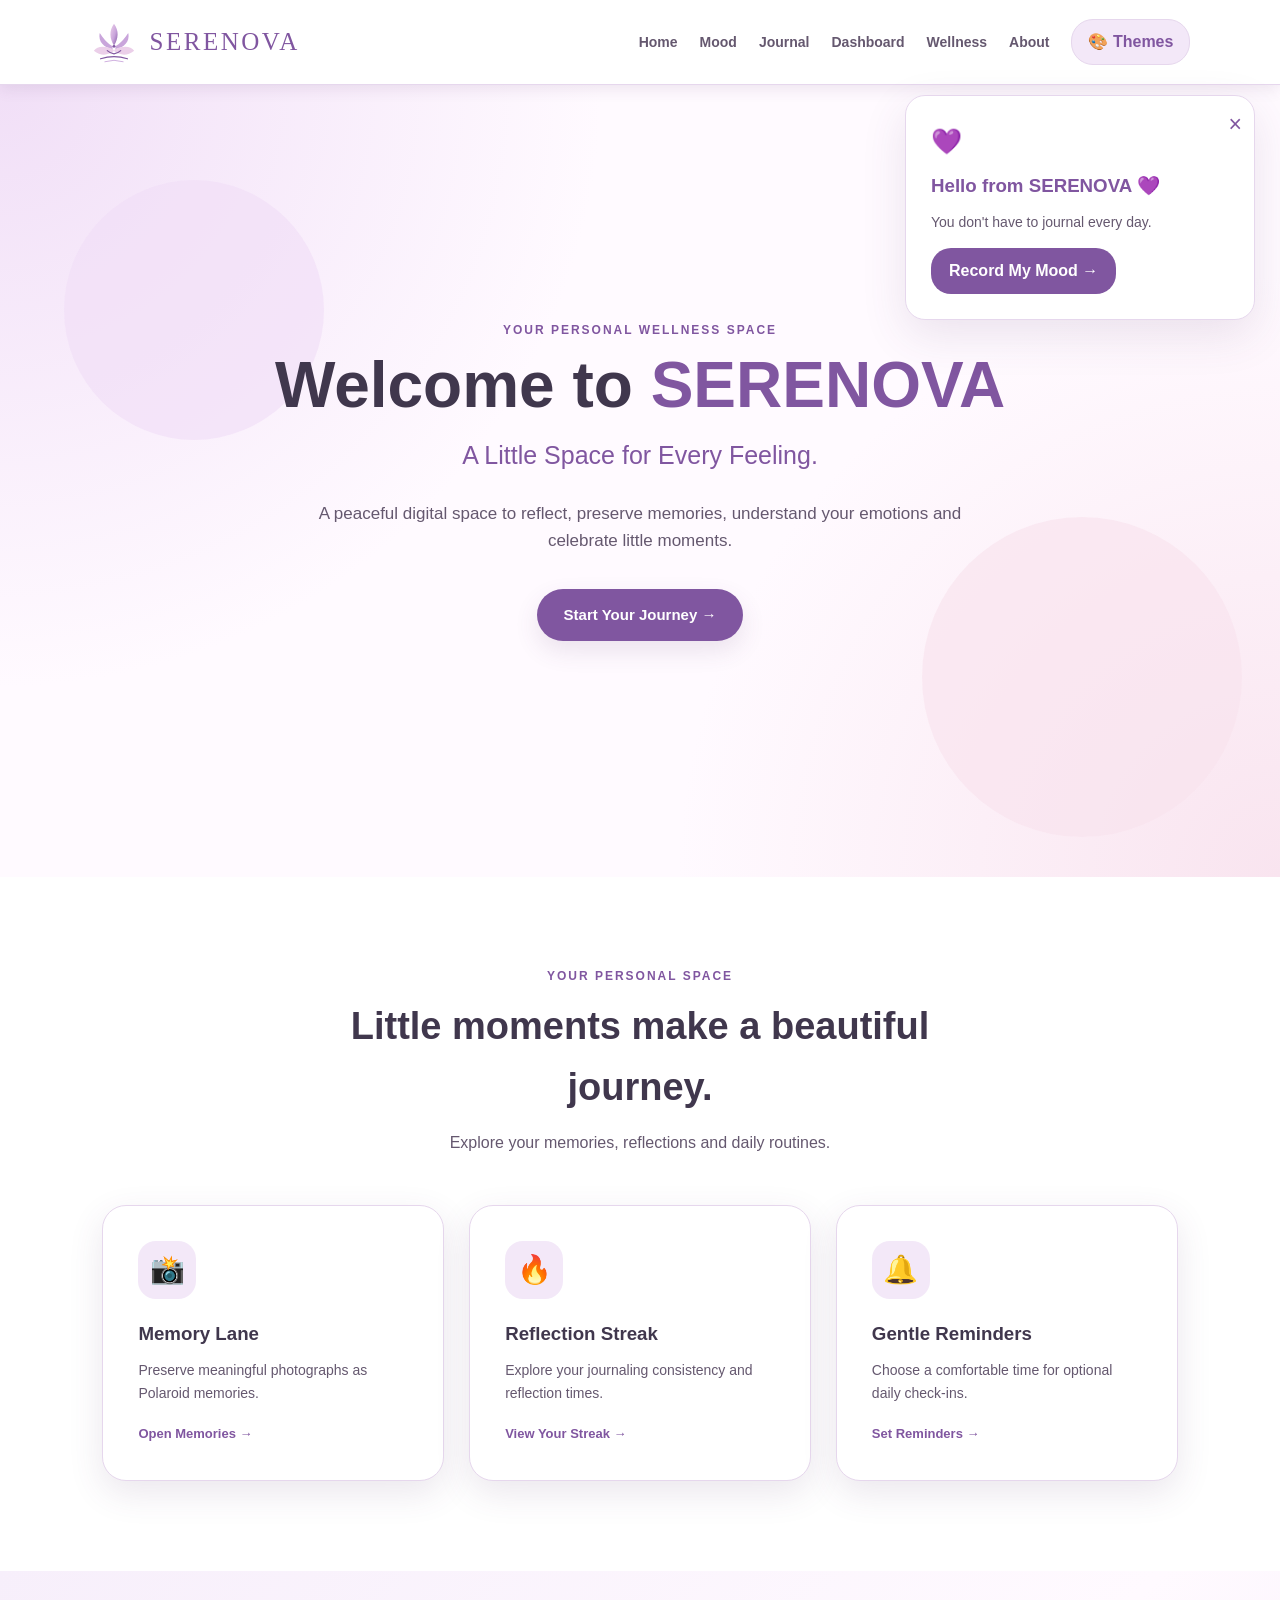
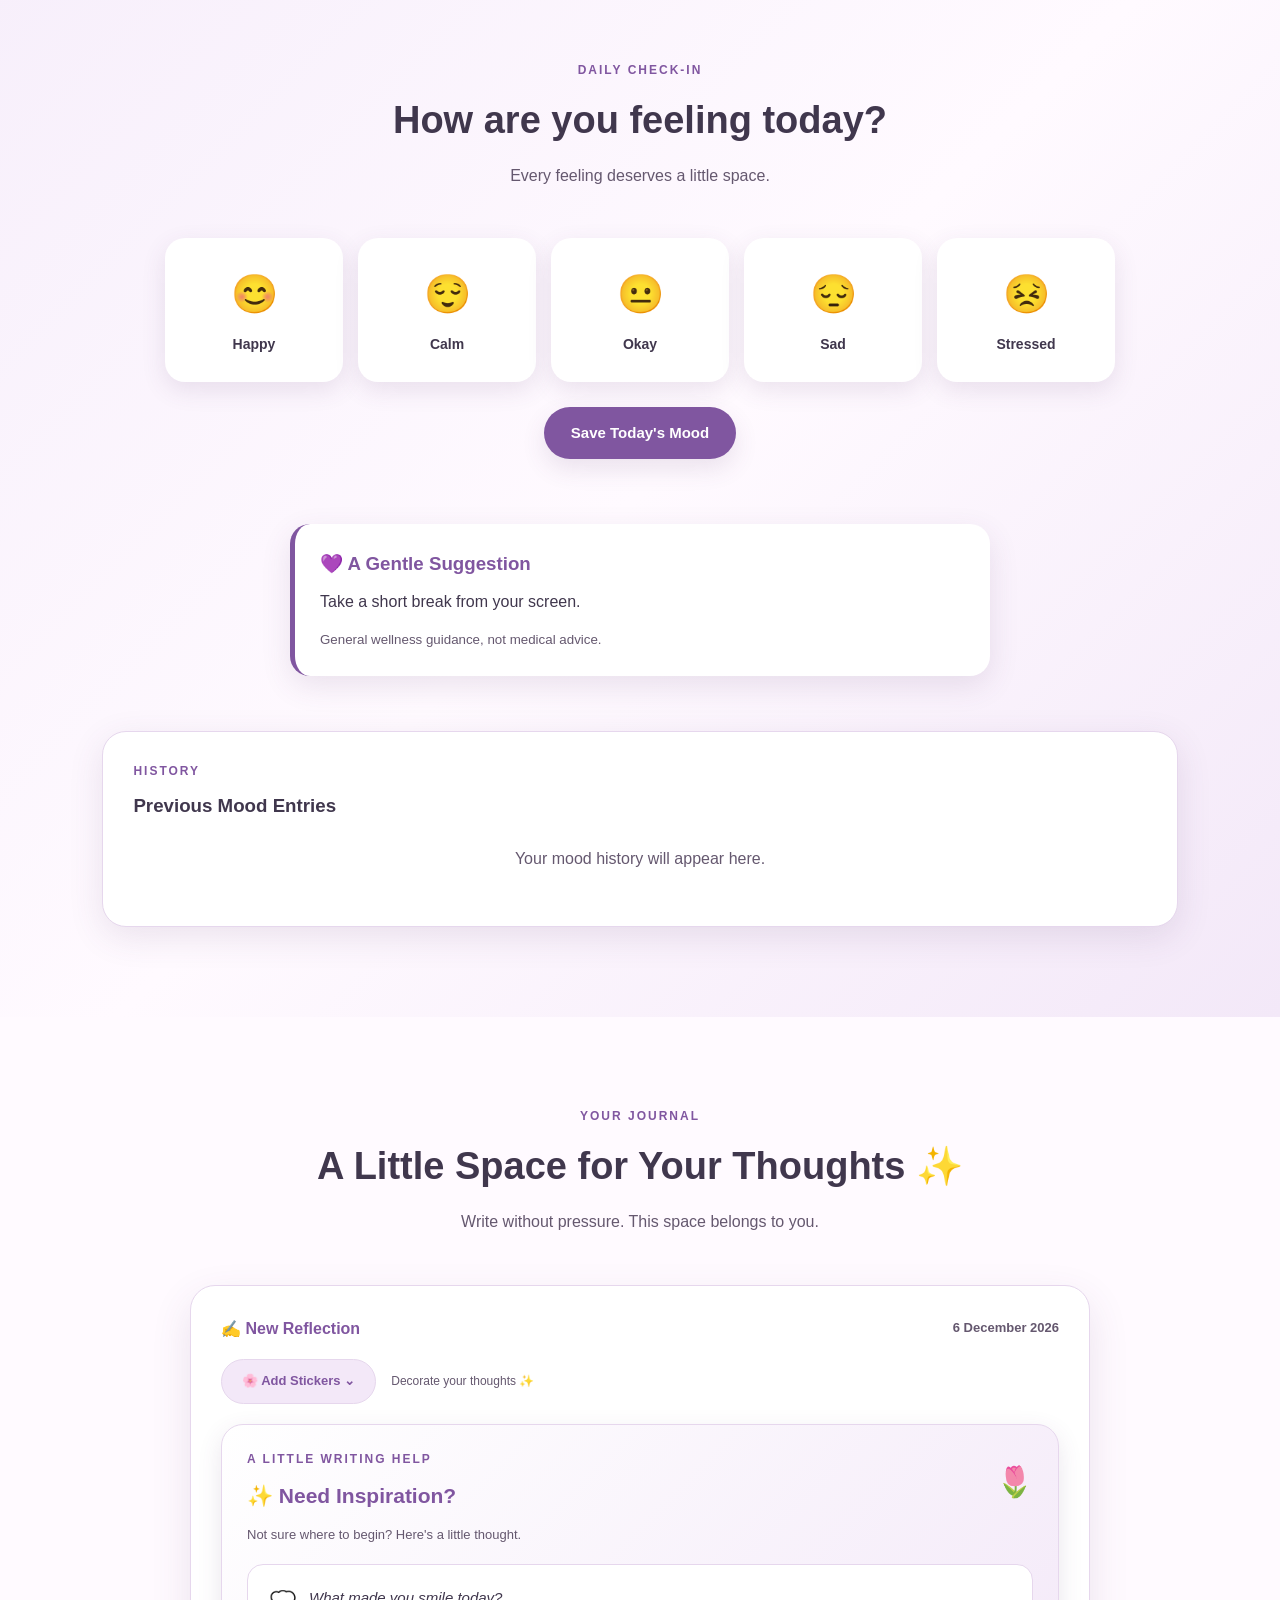
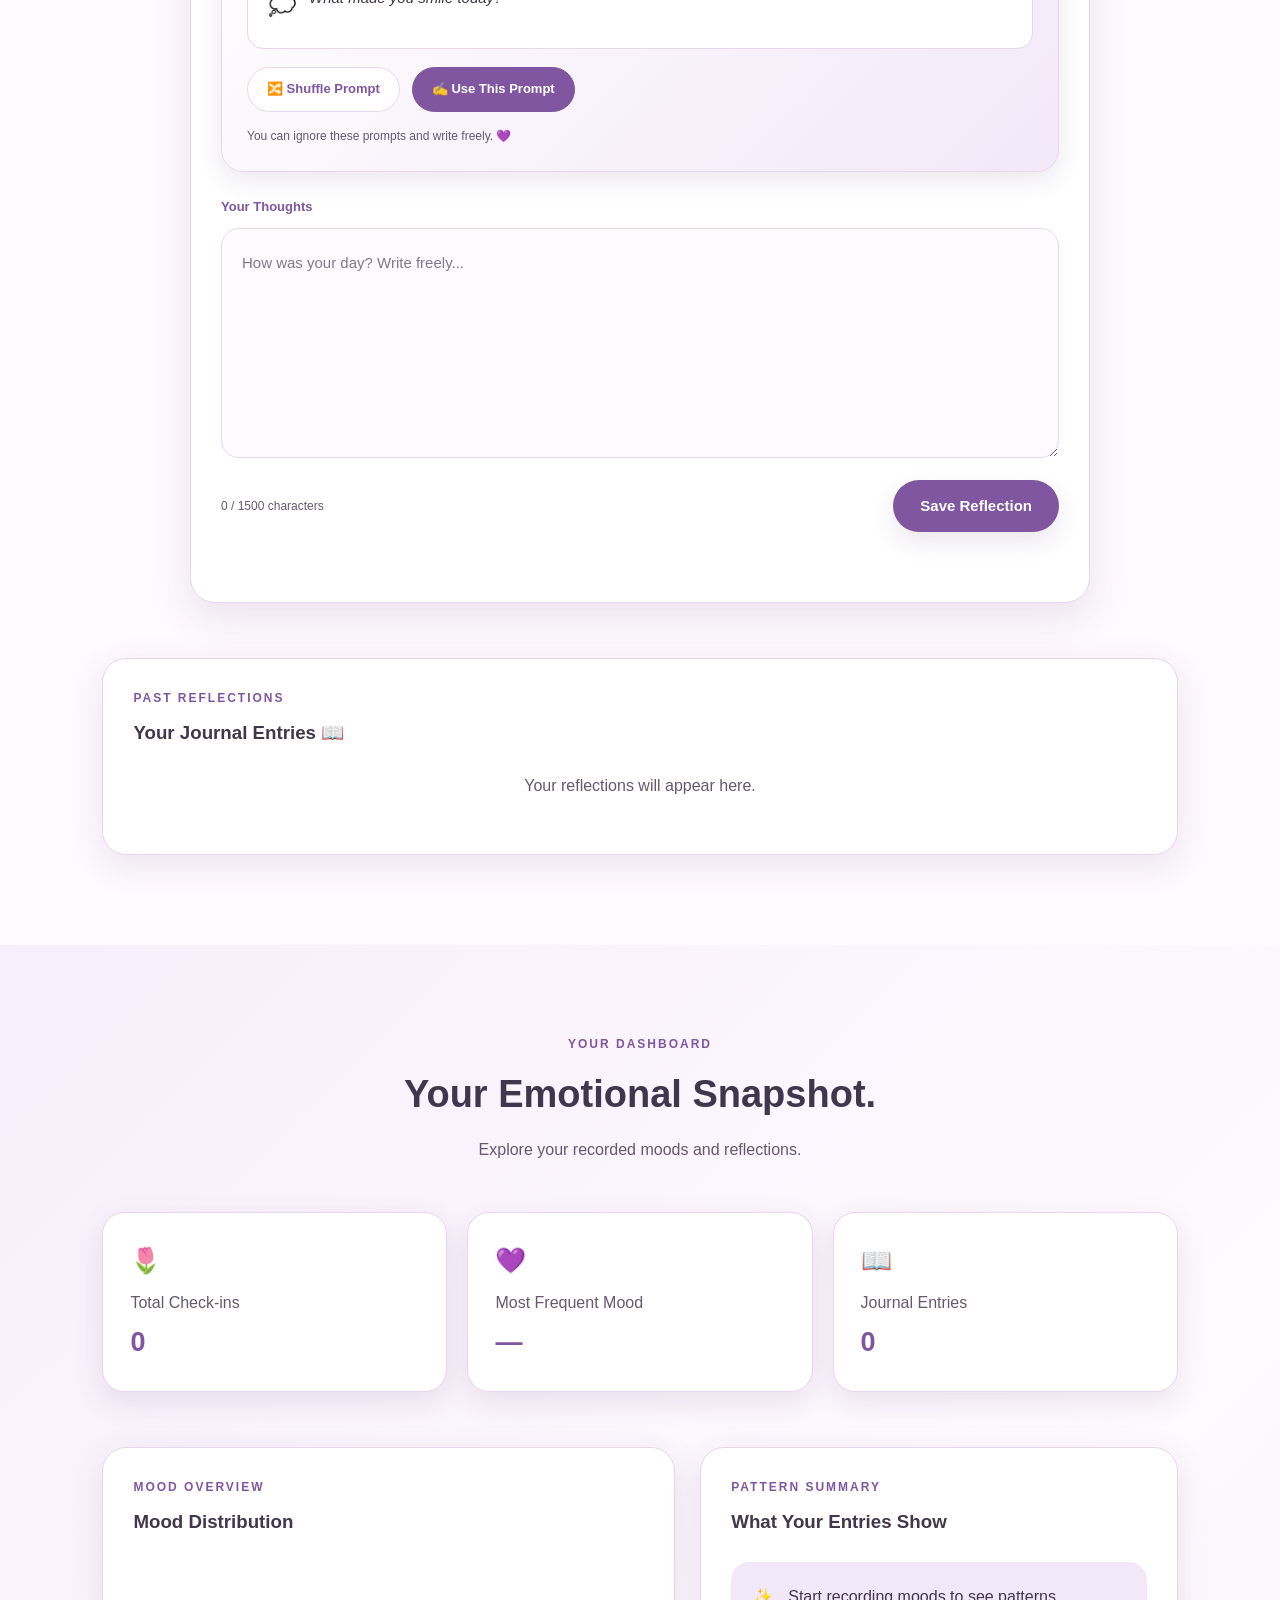
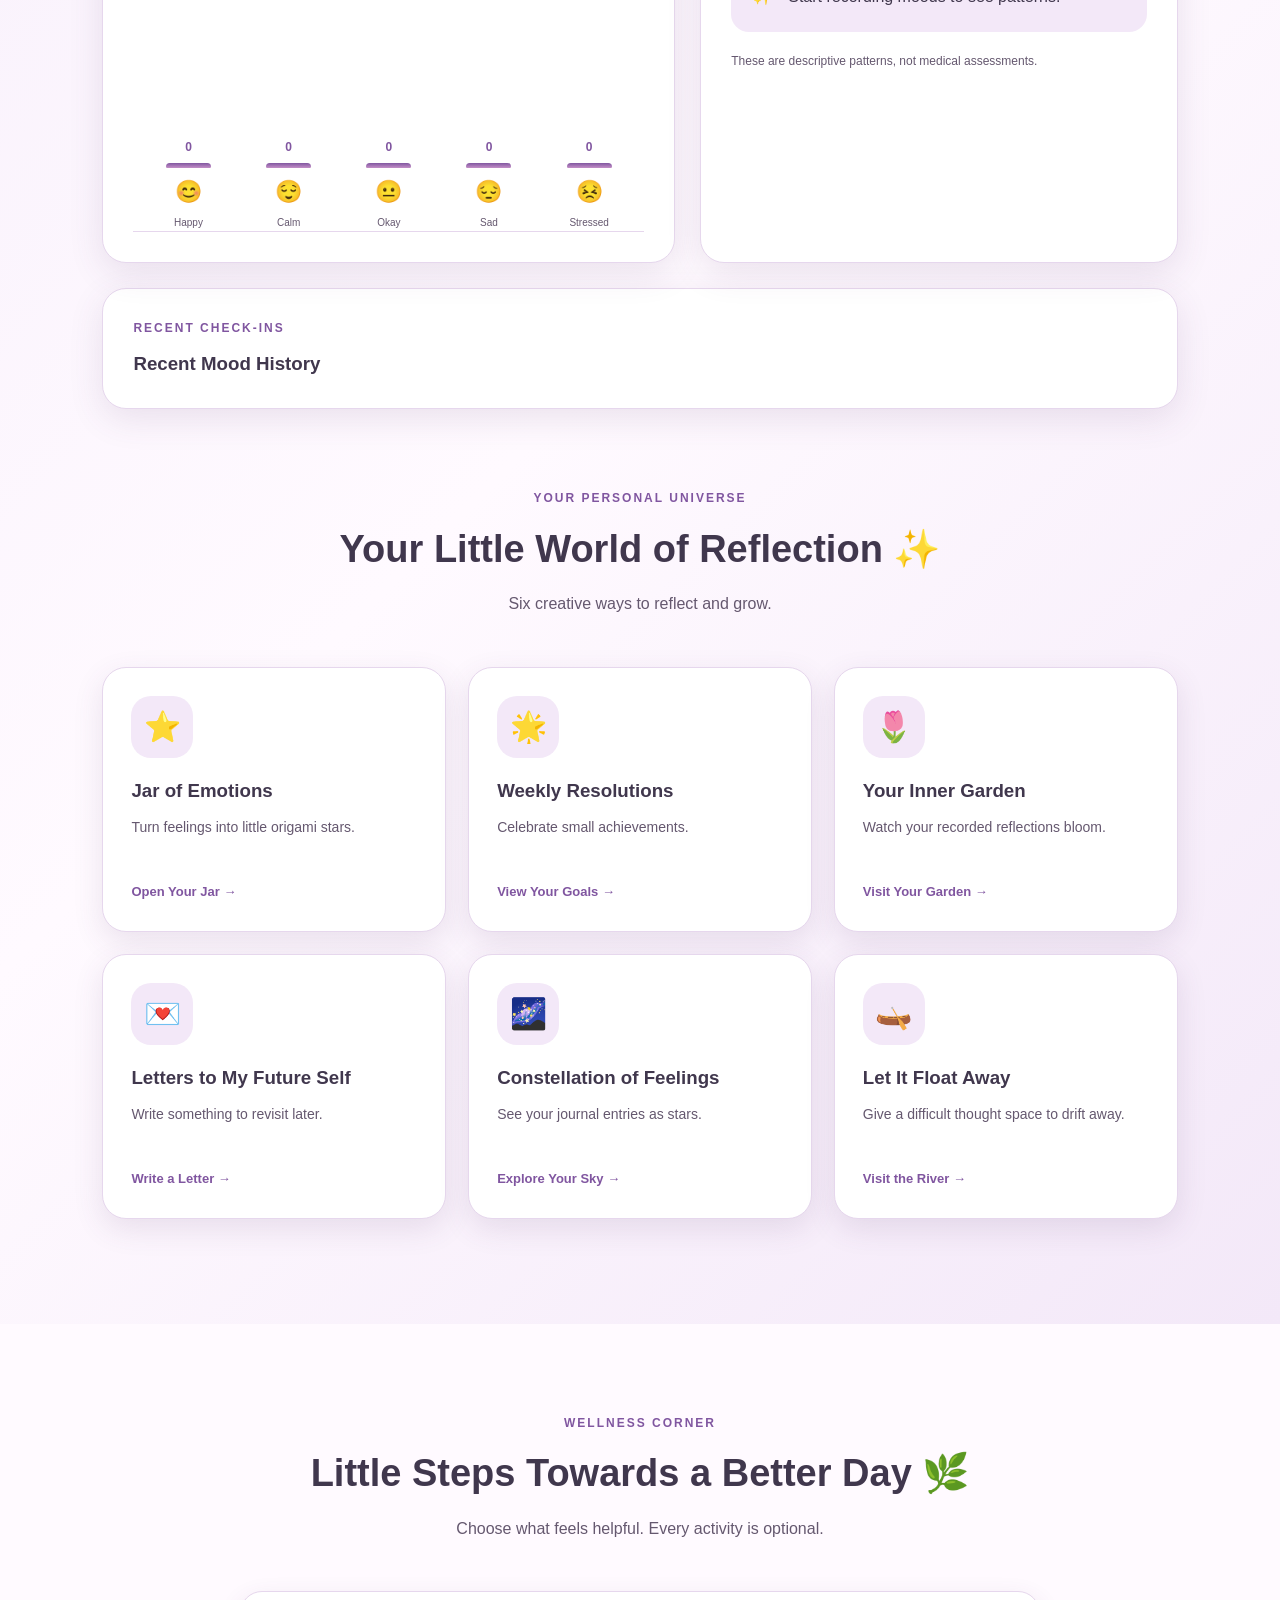
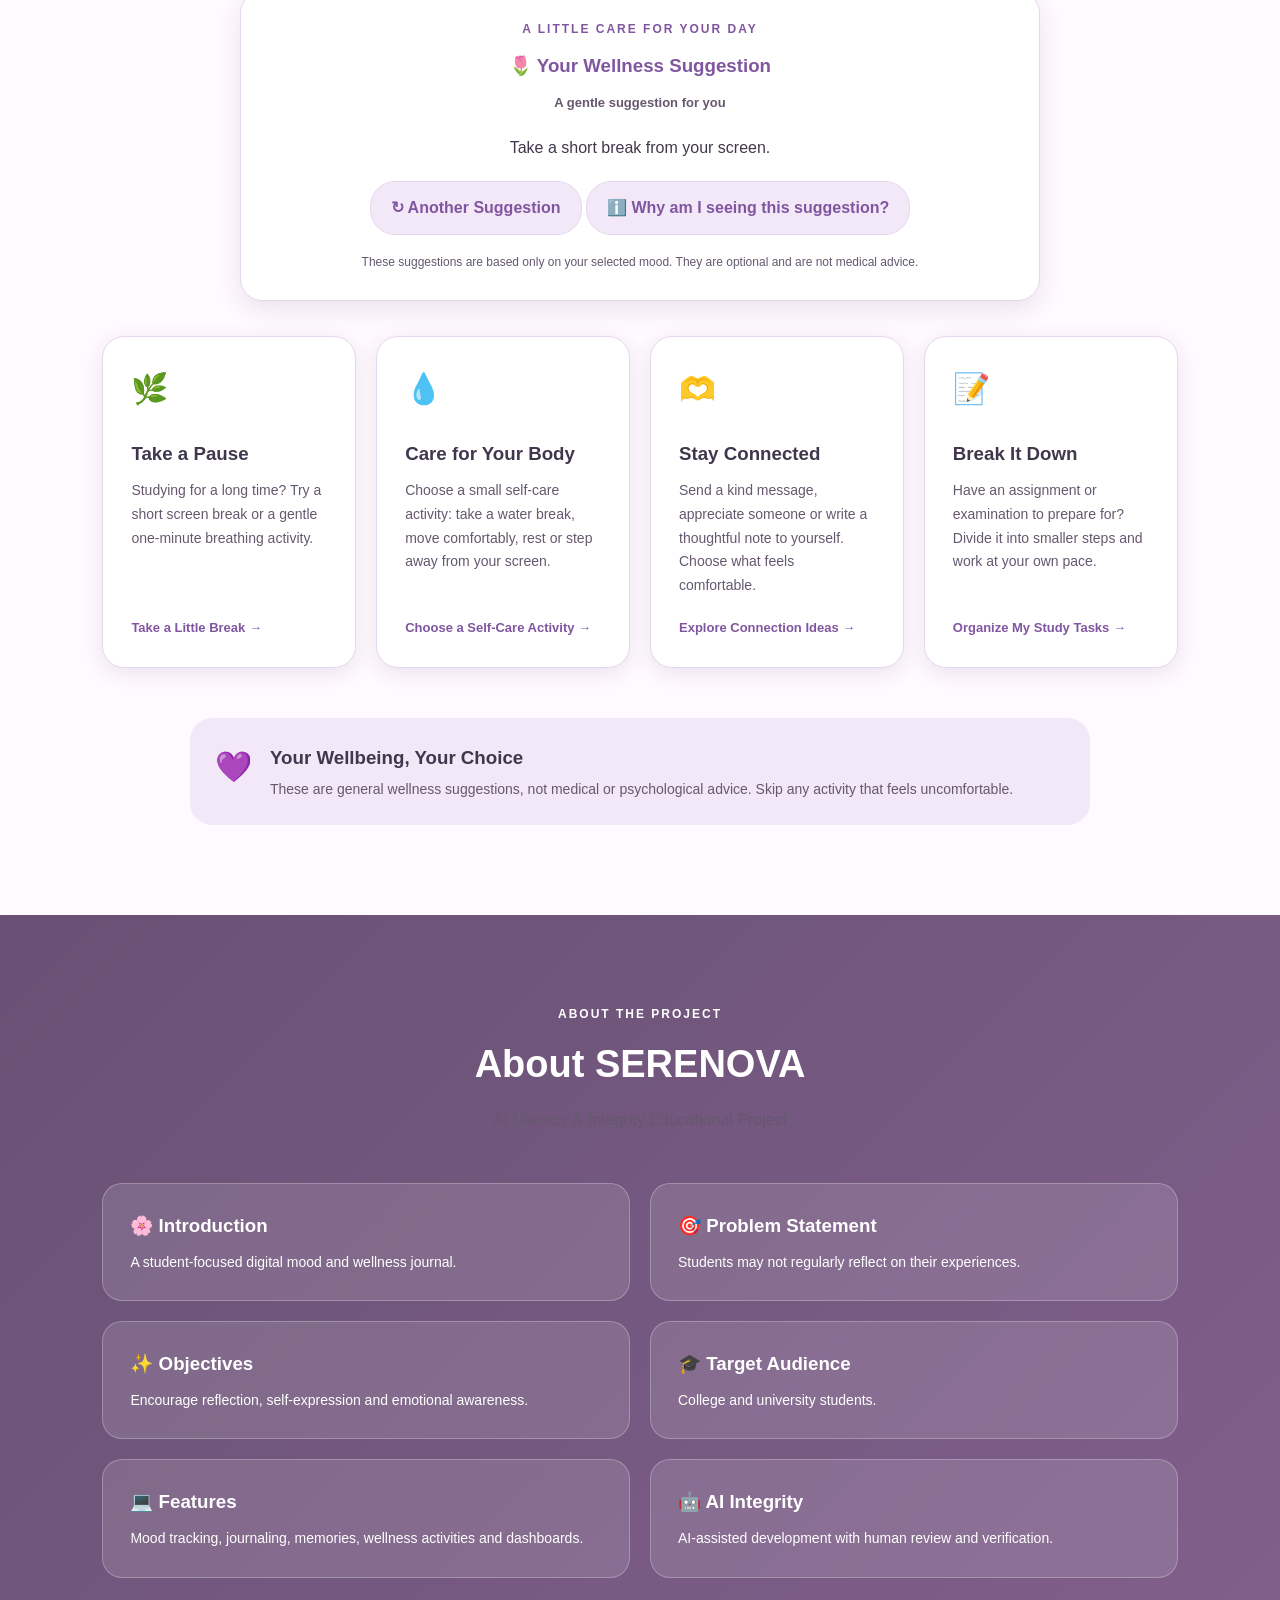
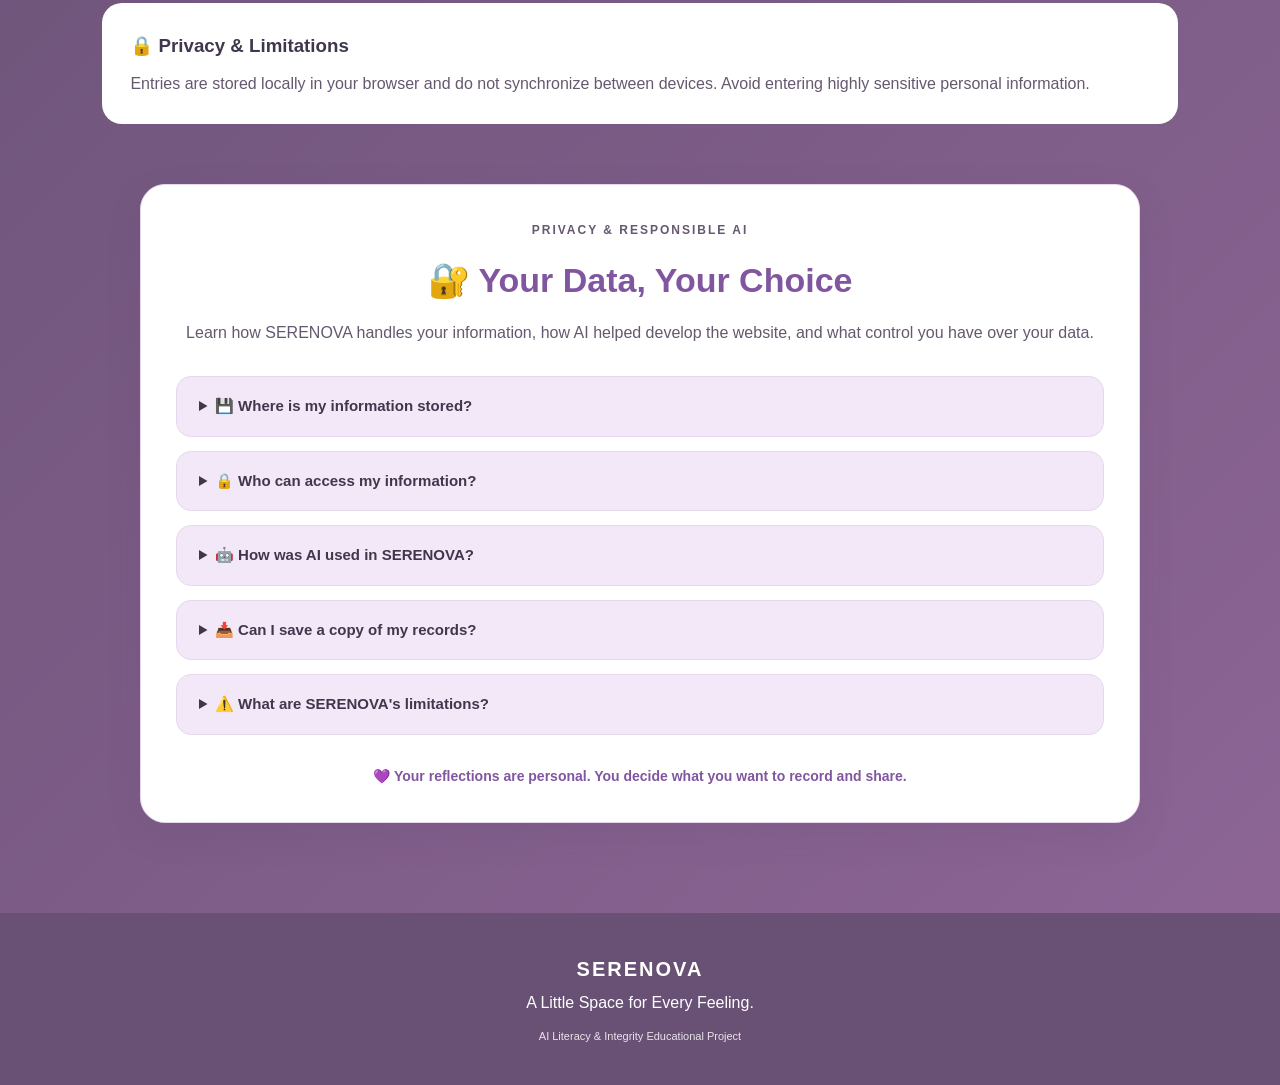
==== commit c71f475a: "Update index.html" ====
--- a/index.html
+++ b/index.html
@@ -436,6 +436,36 @@
         ↻ Another Suggestion
     </button>
 
+<!-- EXPLAINABILITY FEATURE -->
+
+<button id="whySuggestionButton"
+        type="button"
+        class="secondary-button"
+        aria-expanded="false"
+        aria-controls="suggestionExplanation">
+    ℹ️ Why am I seeing this suggestion?
+</button>
+
+<div id="suggestionExplanation"
+     class="suggestion-explanation"
+     role="region"
+     aria-label="Wellness suggestion explanation"
+     hidden>
+
+    <h4>Why this was suggested</h4>
+
+    <p id="explanationText">
+        SERENOVA uses predefined wellness suggestions.
+    </p>
+
+    <p>
+        This recommendation is not a diagnosis,
+        psychological assessment or medical advice.
+        SERENOVA does not detect or analyse your emotions.
+    </p>
+
+</div>
+
     <p class="wellness-disclaimer">
         These suggestions are based only on your
         selected mood. They are optional and
--- a/2.css
+++ b/2.css
@@ -2960,3 +2960,51 @@
     }
 }
 
+/* ==========================================
+   MOOD-BASED WELLNESS RECOMMENDATIONS
+   ========================================== */
+
+.mood-wellness-panel {
+    max-width: 800px;
+    margin: 25px auto 35px;
+    padding: 28px;
+    background: var(--surface);
+    border: 1px solid var(--border);
+    border-radius: 22px;
+    text-align: center;
+    box-shadow: 0 8px 25px var(--shadow);
+}
+
+.mood-wellness-panel h3 {
+    color: var(--primary);
+    margin: 12px 0;
+}
+
+#wellnessMoodLabel {
+    color: var(--muted);
+    font-size: 13px;
+    font-weight: 600;
+}
+
+#wellnessRecommendation {
+    color: var(--text);
+    font-size: 16px;
+    line-height: 1.7;
+    margin: 20px 0;
+}
+
+.mood-wellness-panel button {
+    min-height: 44px;
+    cursor: pointer;
+}
+
+@media (max-width: 600px) {
+    .mood-wellness-panel {
+        padding: 20px 16px;
+    }
+
+    .mood-wellness-panel button {
+        width: 100%;
+    }
+}
+
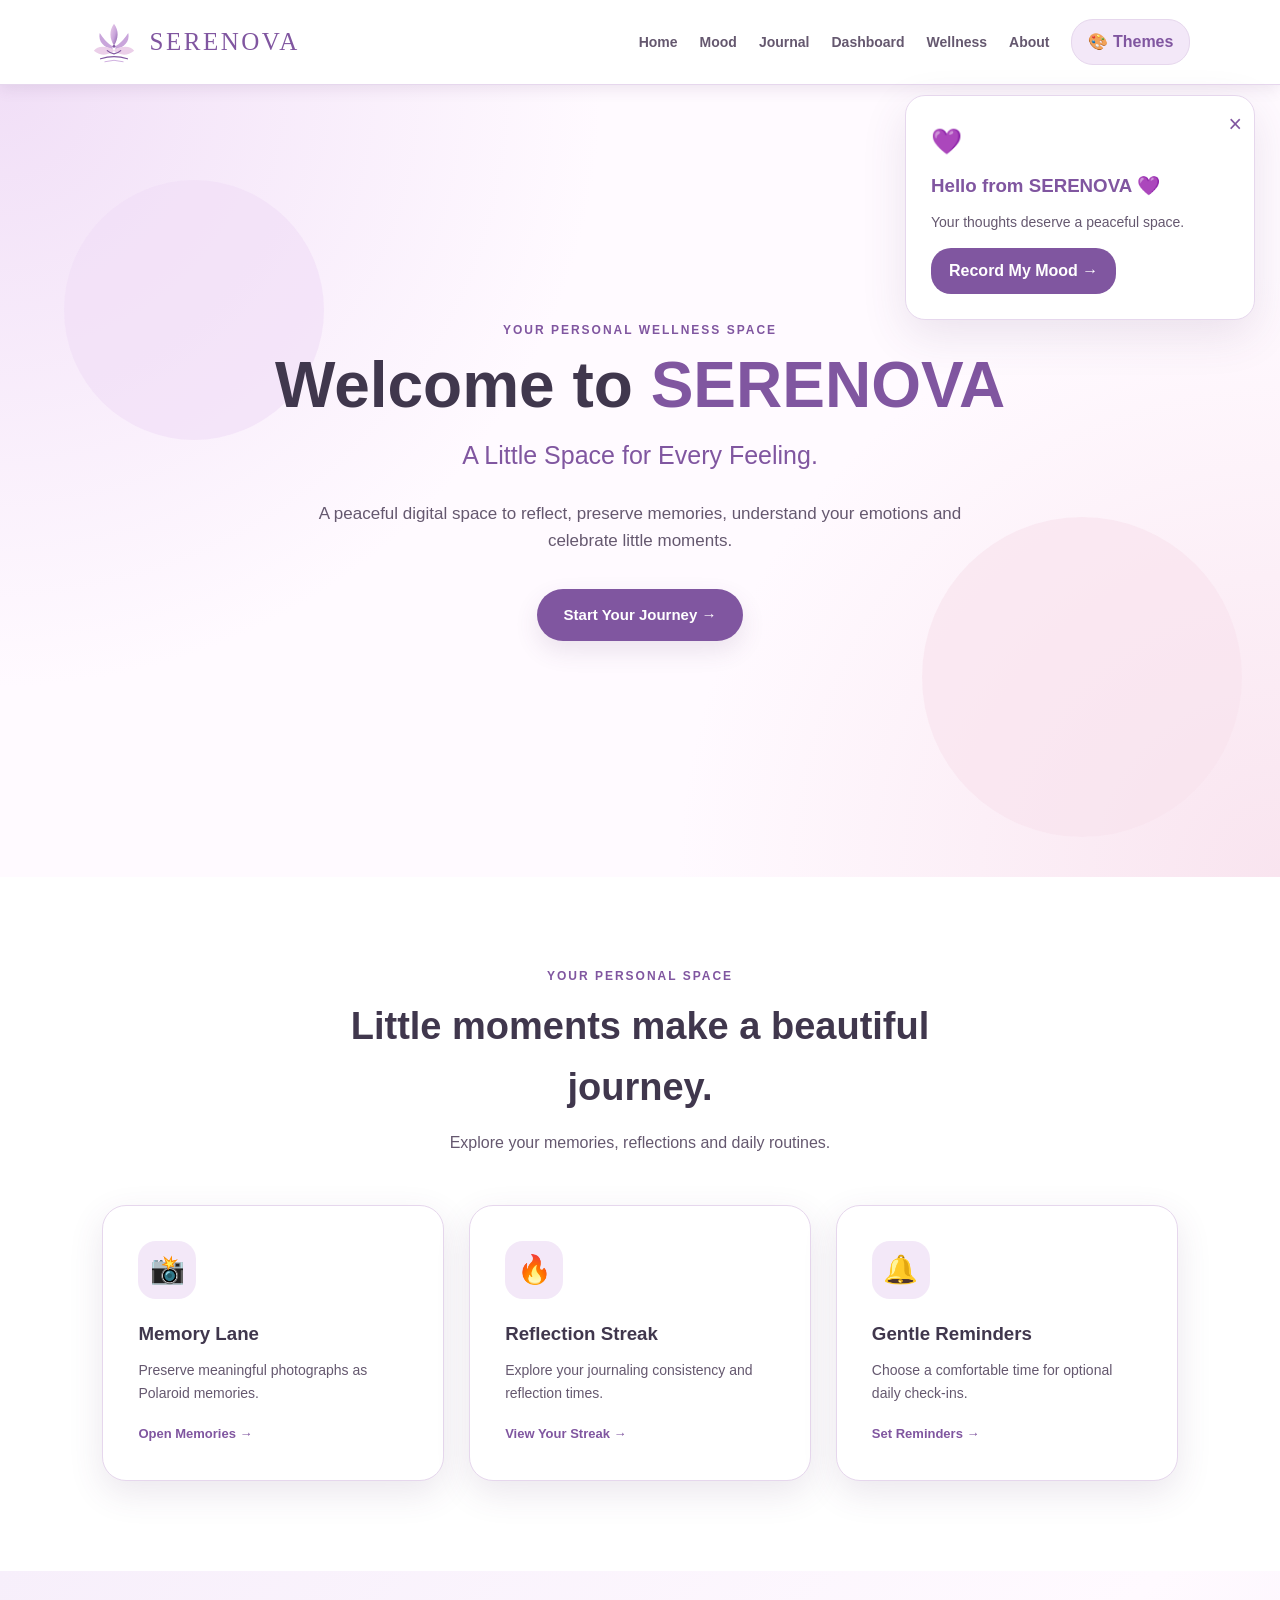
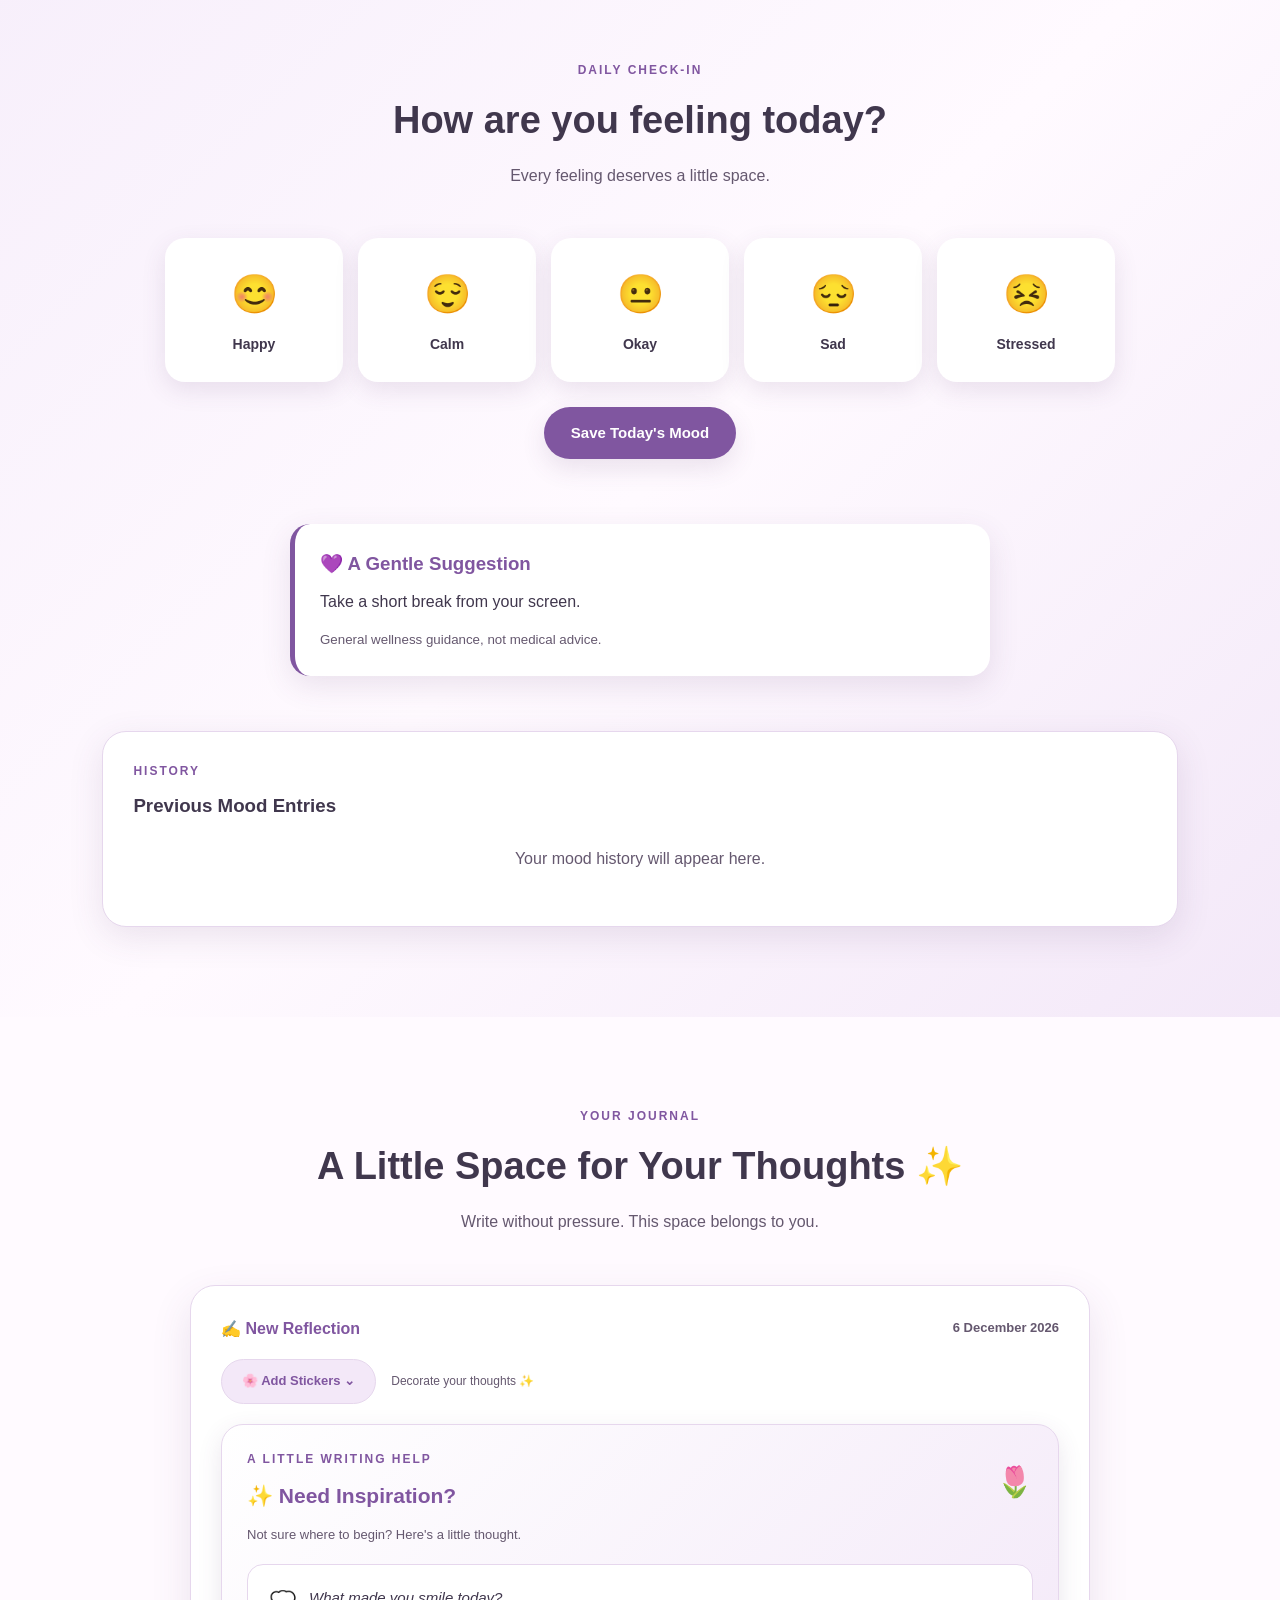
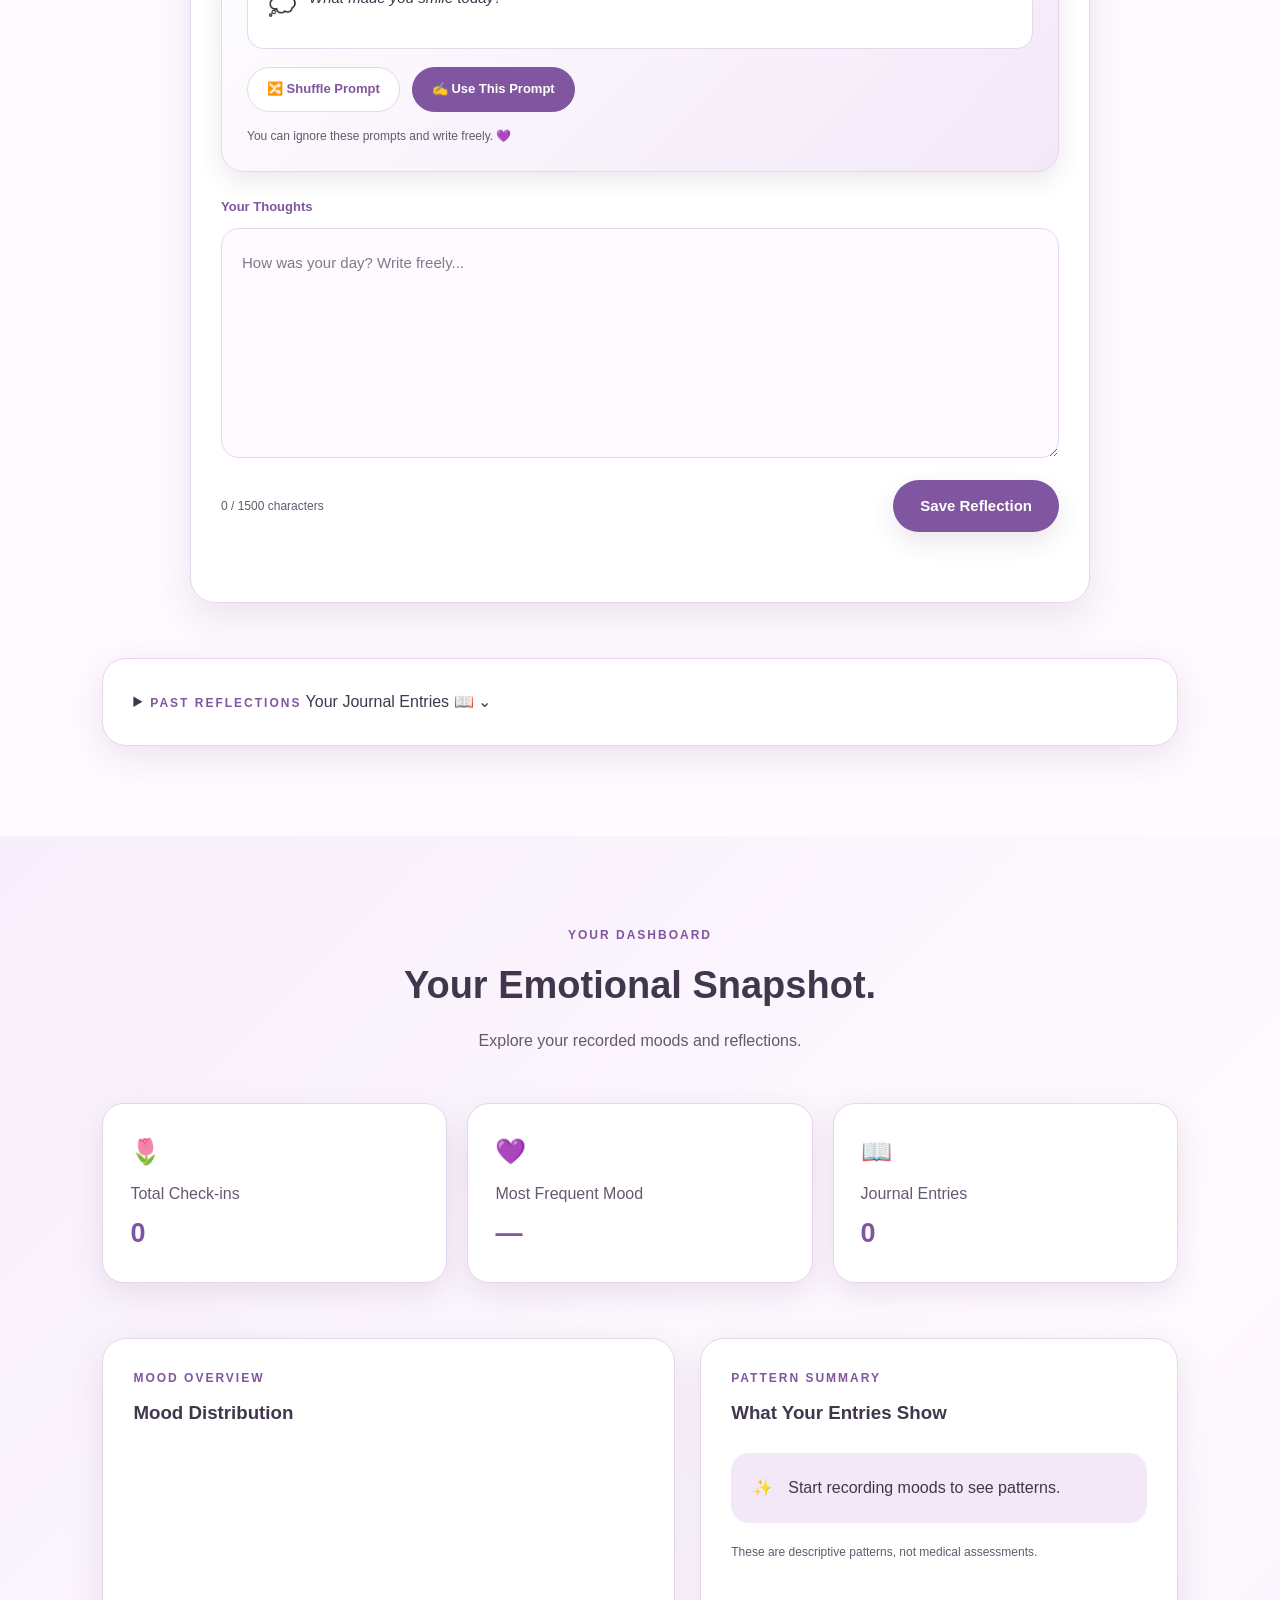
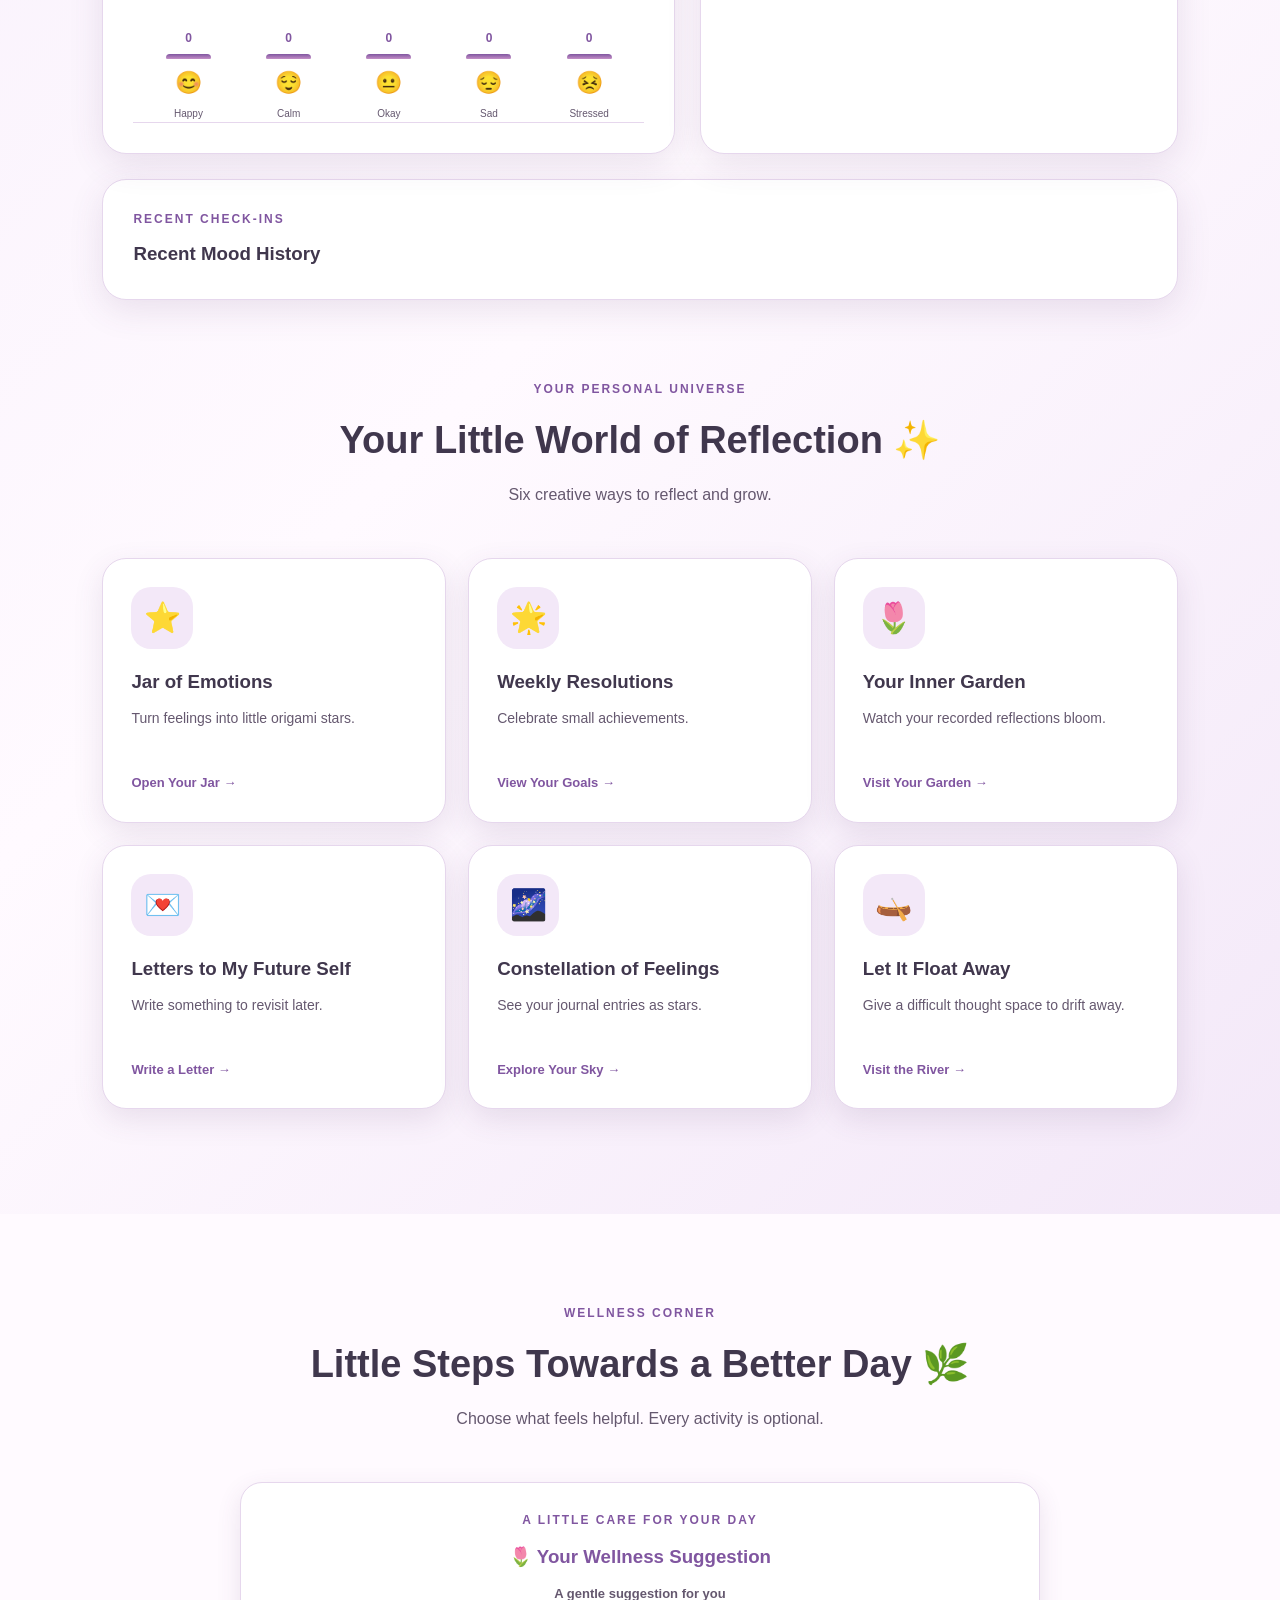
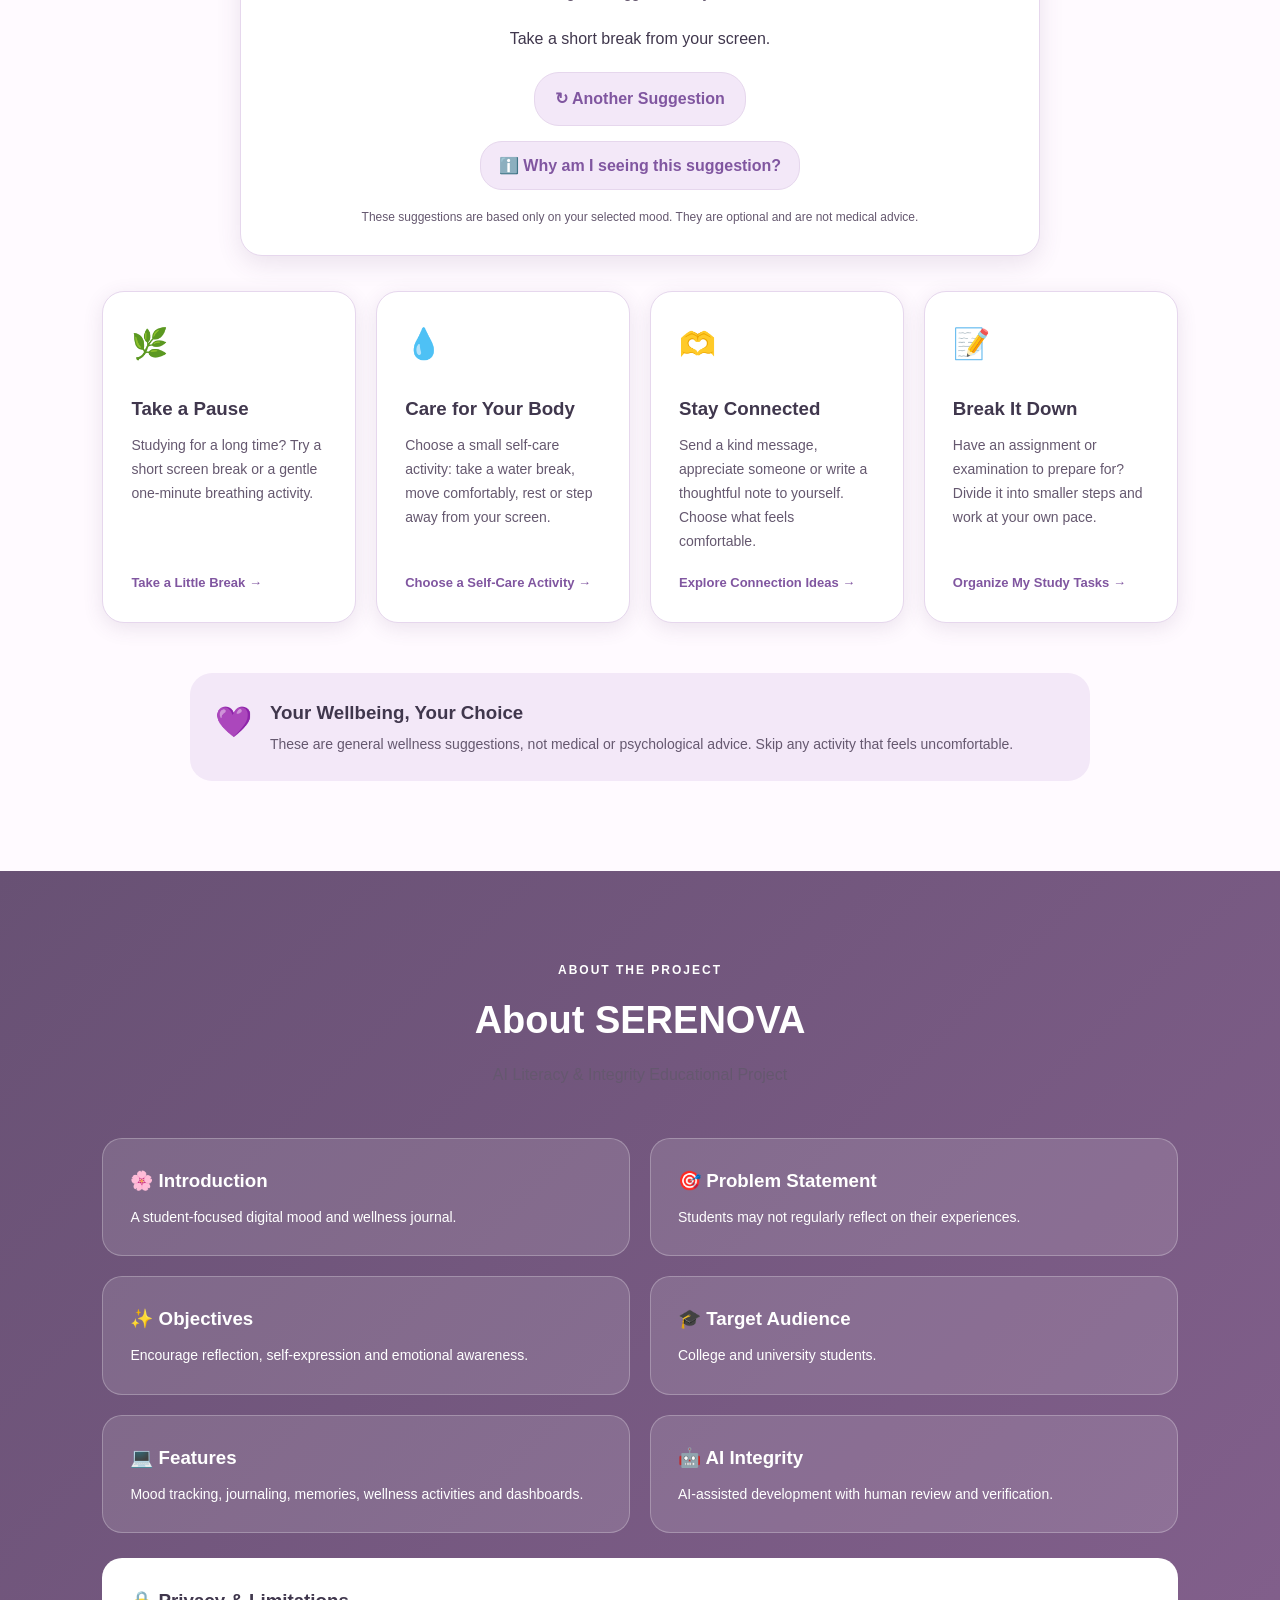
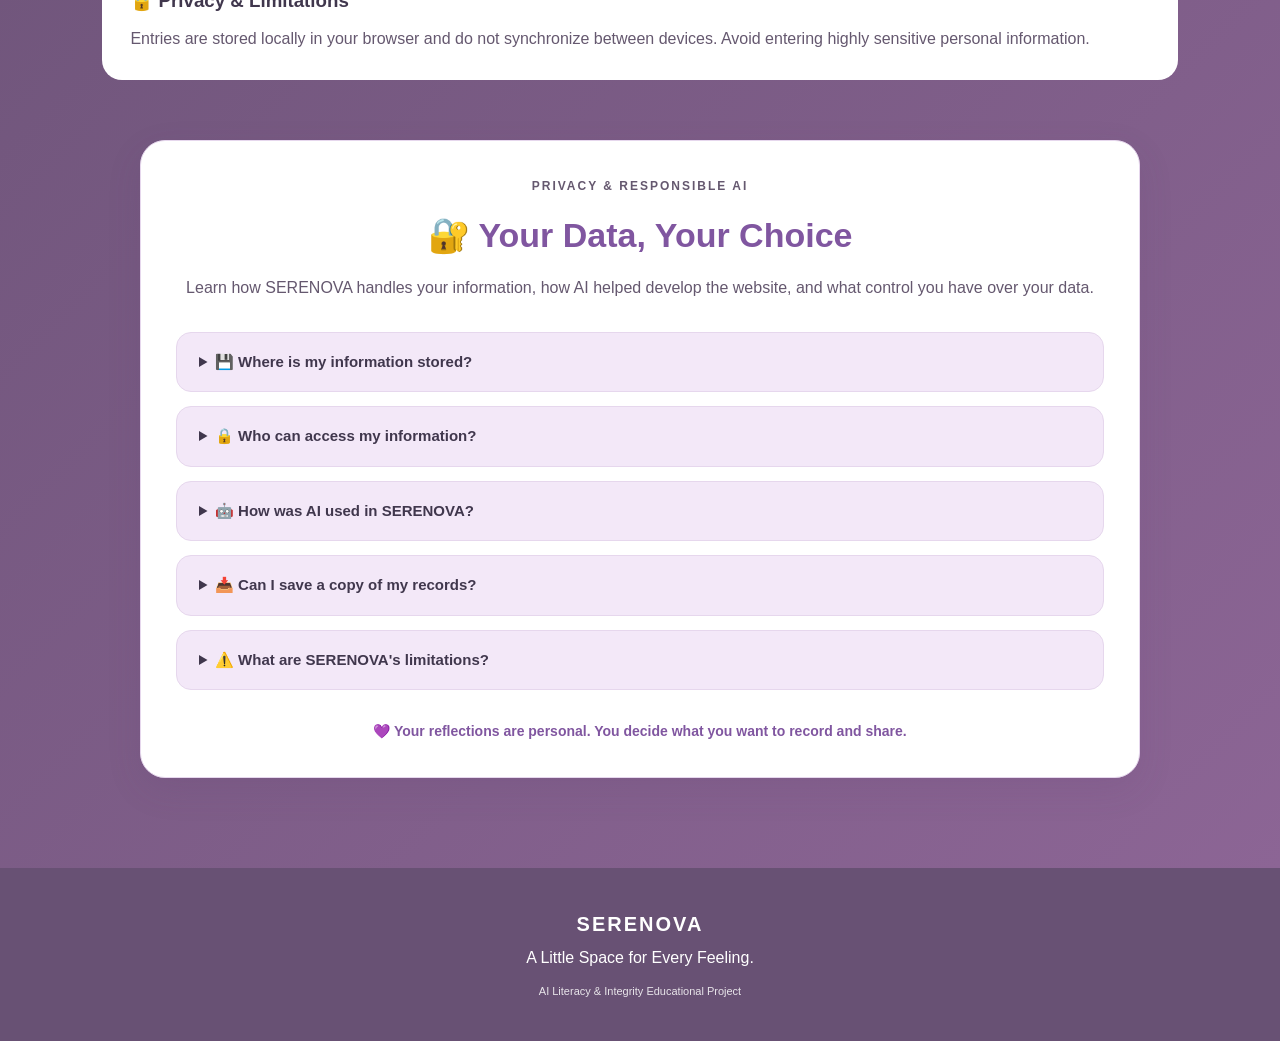
==== commit dcc4f8b3: "Update index.html" ====
--- a/index.html
+++ b/index.html
@@ -256,9 +256,29 @@
     </div>
 
     <div class="journal-history">
-        <p class="small-heading">PAST REFLECTIONS</p>
-        <h3>Your Journal Entries 📖</h3>
+       
+<!-- COLLAPSIBLE PAST REFLECTIONS -->
+
+<details class="past-reflections-details">
+
+    <summary class="past-reflections-toggle">
+        <span>
+            <span class="small-heading">PAST REFLECTIONS</span>
+            <span class="past-reflections-title">
+                Your Journal Entries 📖
+            </span>
+        </span>
+
+        <span class="past-reflections-arrow"
+              aria-hidden="true">⌄</span>
+    </summary>
+
+    <div class="past-reflections-content">
         <div id="journalEntries"></div>
+    </div>
+
+</details>
+
     </div>
 </section>
 
--- a/2.css
+++ b/2.css
@@ -3007,4 +3007,56 @@
         width: 100%;
     }
 }
-
+/* ==========================================
+   WELLNESS SUGGESTION EXPLAINABILITY
+   ========================================== */
+
+#whySuggestionButton {
+    display: block;
+    margin: 15px auto;
+    padding: 11px 18px;
+    border-radius: 22px;
+    cursor: pointer;
+}
+
+.suggestion-explanation {
+    margin-top: 18px;
+    padding: 20px;
+    background: var(--surface-alt);
+    border: 1px solid var(--border);
+    border-radius: 16px;
+    text-align: left;
+}
+
+.suggestion-explanation[hidden] {
+    display: none;
+}
+
+.suggestion-explanation h4 {
+    color: var(--primary);
+    margin: 0 0 12px;
+}
+
+.suggestion-explanation p {
+    color: var(--text);
+    font-size: 14px;
+    line-height: 1.7;
+    margin: 10px 0;
+}
+
+#whySuggestionButton:focus-visible {
+    outline: 3px solid var(--primary);
+    outline-offset: 3px;
+}
+
+@media (max-width: 600px) {
+    #whySuggestionButton {
+        width: 100%;
+    }
+
+    .suggestion-explanation {
+        padding: 16px;
+    }
+}
+
+
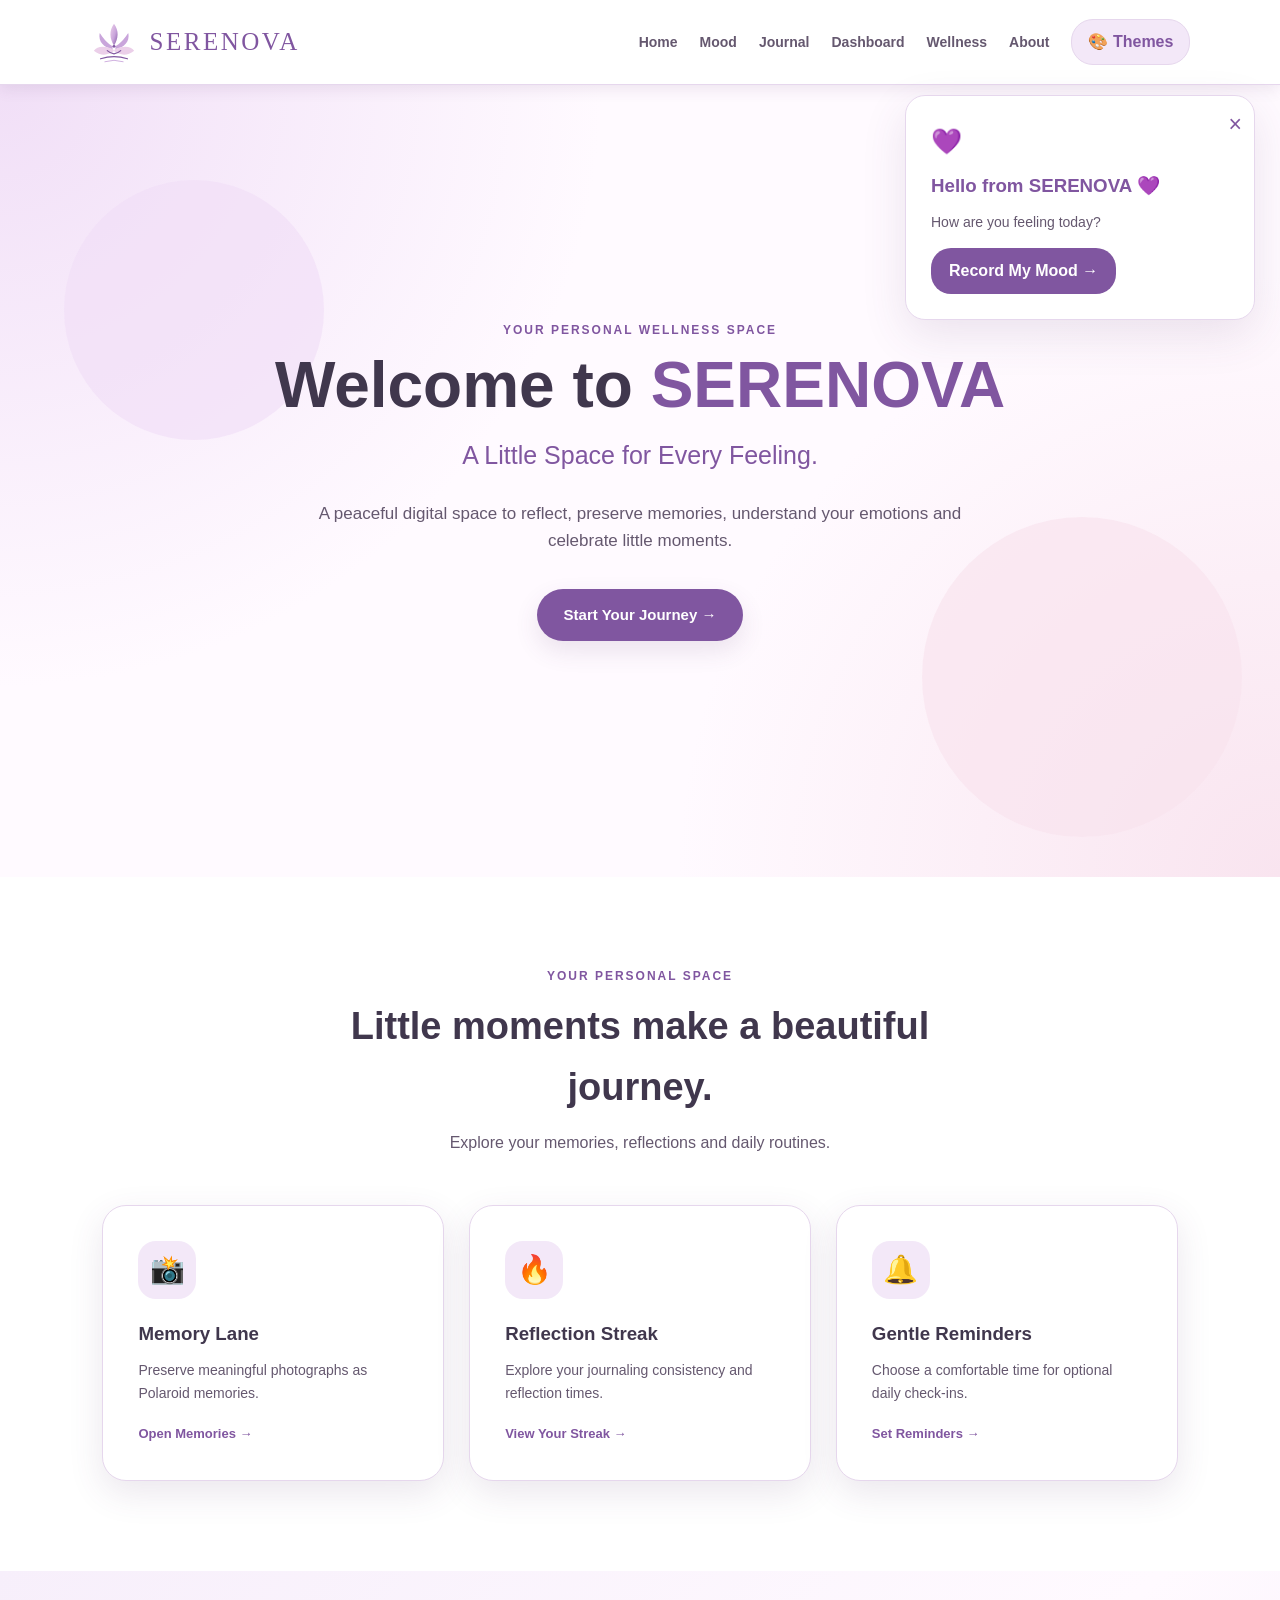
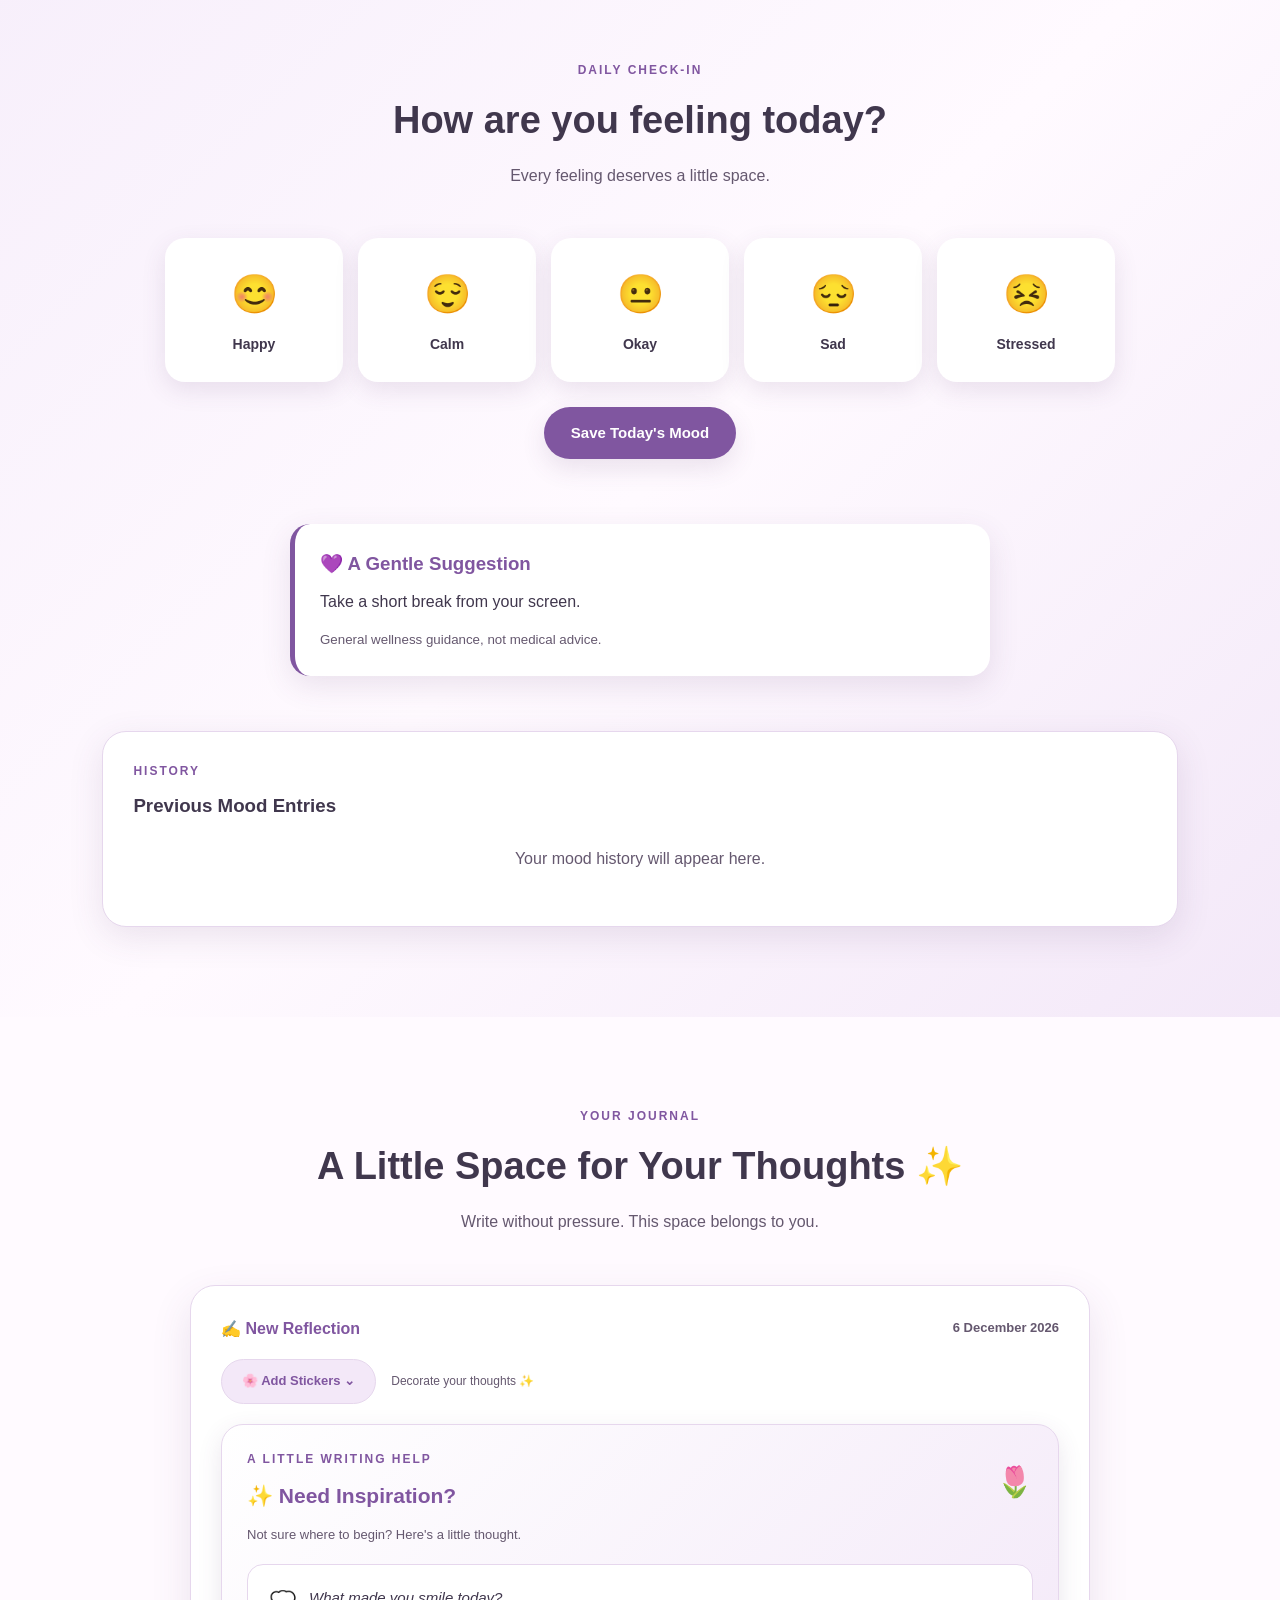
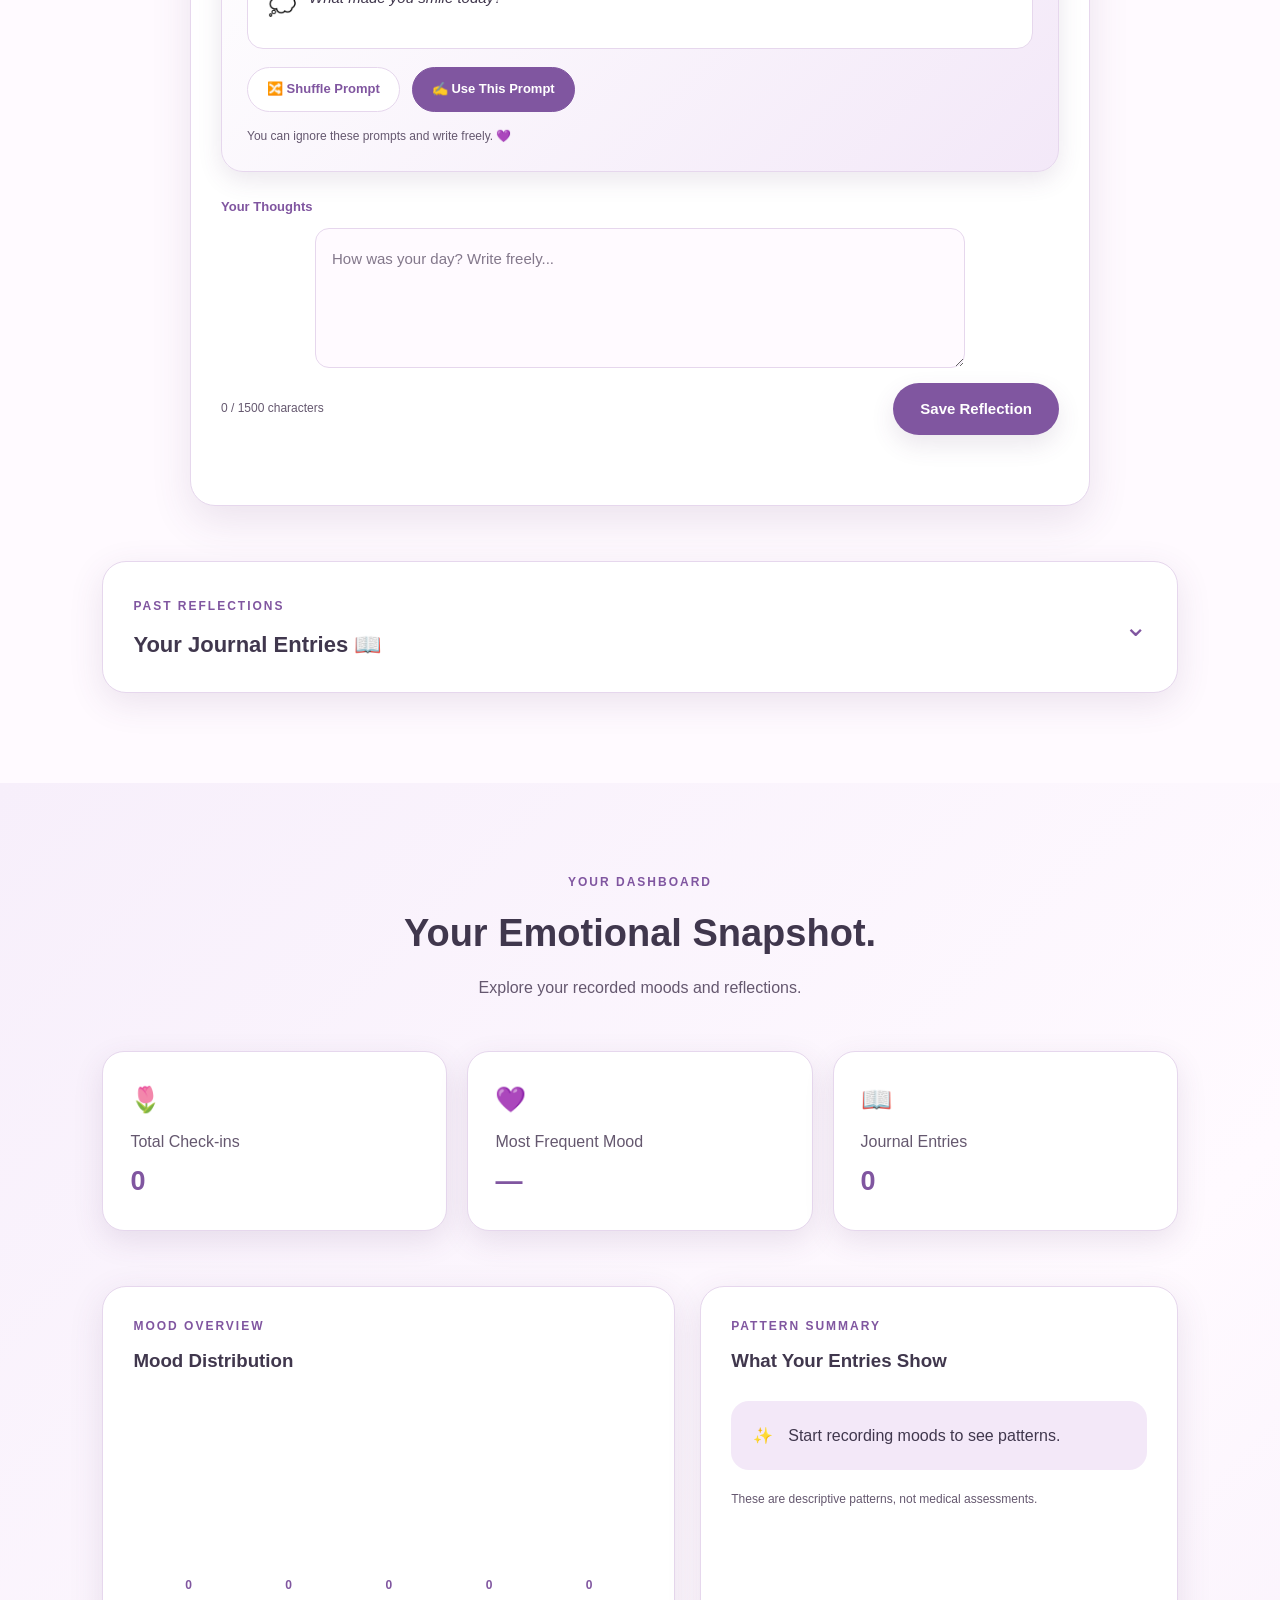
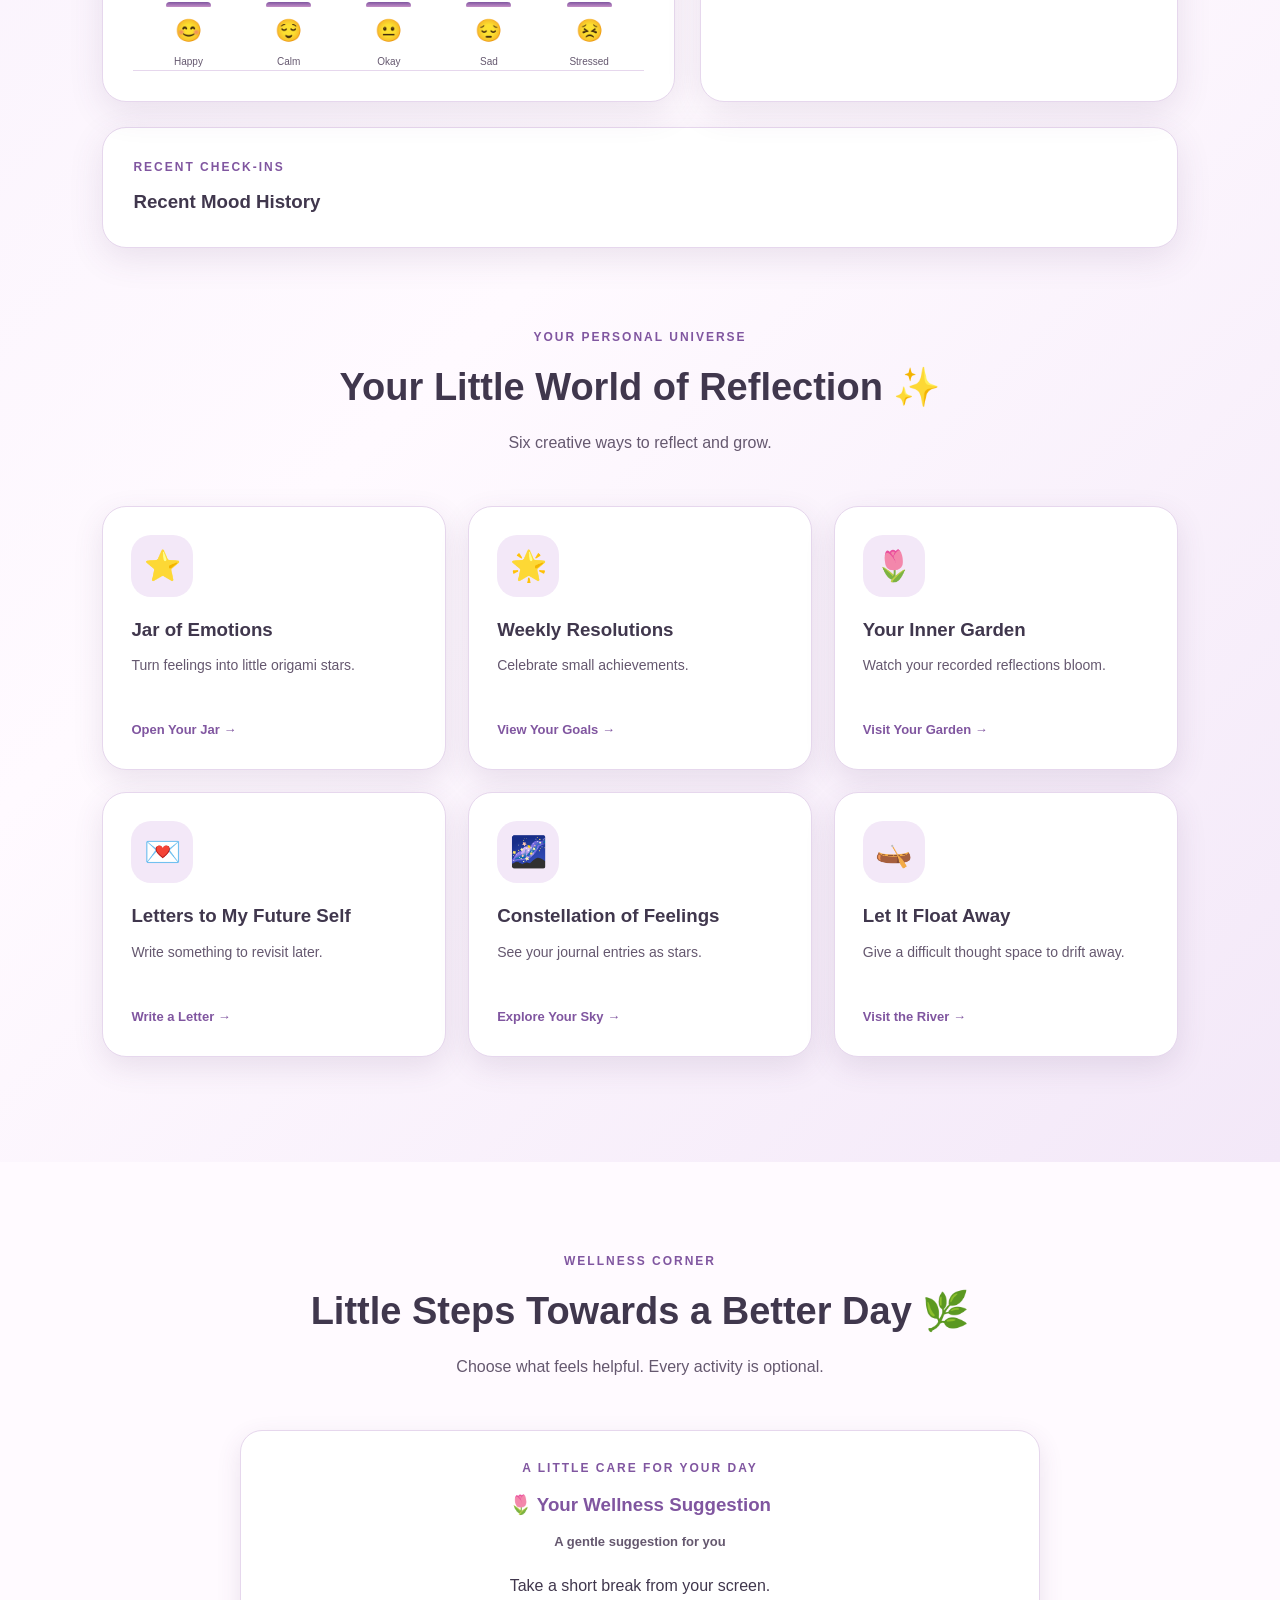
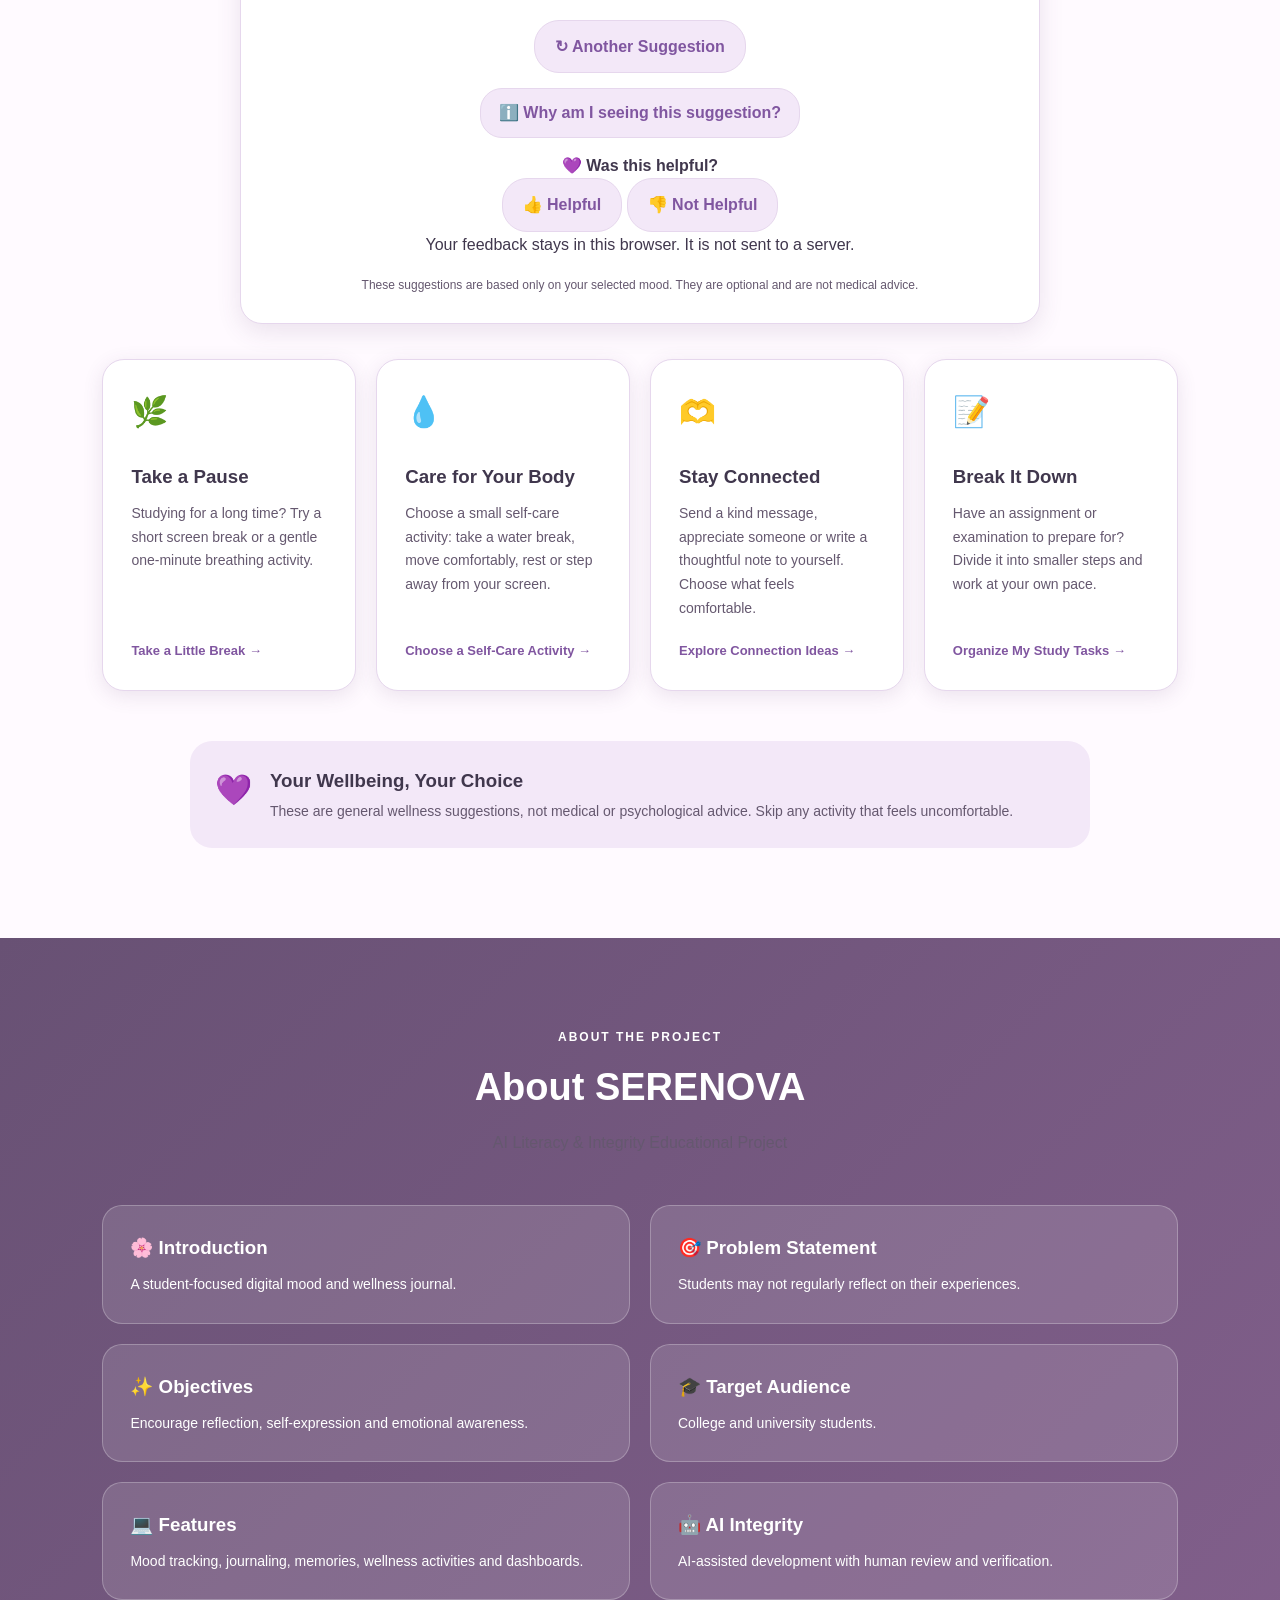
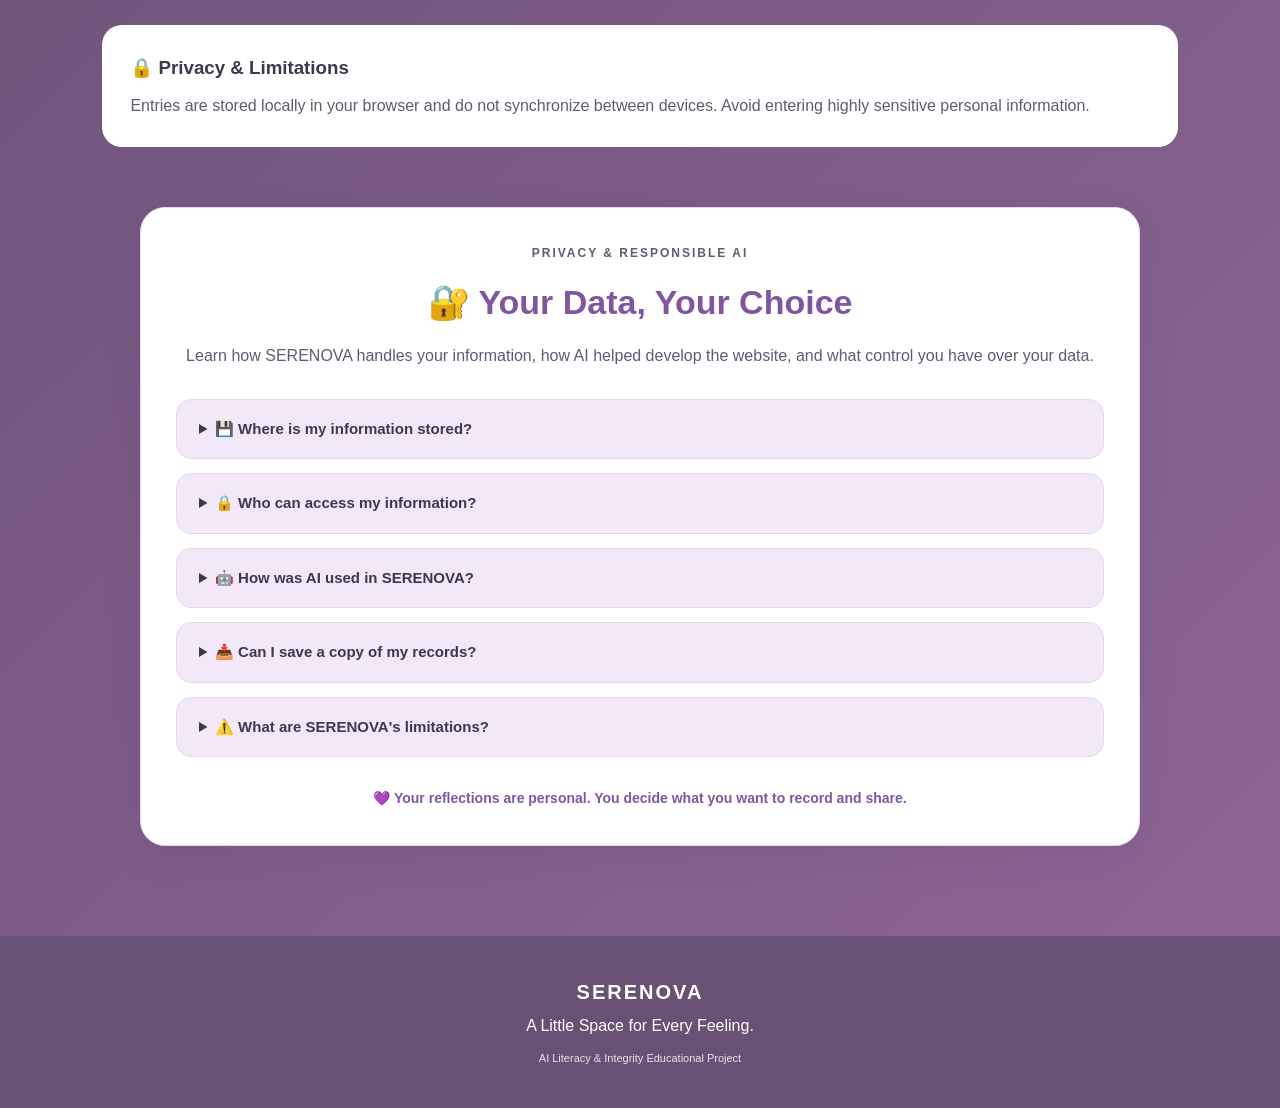
==== commit 67daba48: "Update index.html" ====
--- a/index.html
+++ b/index.html
@@ -486,6 +486,78 @@
 
 </div>
 
+<!-- SERENOVA - WELLNESS FEEDBACK -->
+
+<div class="wellness-feedback">
+
+    <h4>💜 Was this helpful?</h4>
+
+    <div class="feedback-buttons">
+        <button id="helpfulButton"
+                type="button"
+                class="secondary-button">
+            👍 Helpful
+        </button>
+
+        <button id="notHelpfulButton"
+                type="button"
+                class="secondary-button">
+            👎 Not Helpful
+        </button>
+    </div>
+
+    <div id="feedbackReasons" hidden>
+
+        <p>Why wasn't this helpful?</p>
+
+        <label for="feedbackReason">
+            Select a reason
+        </label>
+
+        <select id="feedbackReason">
+            <option value="">Choose a reason</option>
+            <option value="Too generic">Too generic</option>
+            <option value="Does not match how I feel">
+                Does not match how I feel
+            </option>
+            <option value="I have already tried this">
+                I have already tried this
+            </option>
+            <option value="Not practical right now">
+                Not practical right now
+            </option>
+            <option value="Other">Other</option>
+        </select>
+
+        <div id="otherReasonBox" hidden>
+            <label for="otherReason">
+                Tell us more (optional)
+            </label>
+
+            <textarea id="otherReason"
+                      maxlength="200"
+                      rows="2"
+                      placeholder="Your feedback..."></textarea>
+        </div>
+
+        <button id="submitFeedback"
+                type="button"
+                class="primary-button">
+            Submit Feedback
+        </button>
+    </div>
+
+    <p id="feedbackMessage"
+       role="status"
+       aria-live="polite"></p>
+
+    <p class="feedback-privacy">
+        Your feedback stays in this browser.
+        It is not sent to a server.
+    </p>
+
+</div>
+
     <p class="wellness-disclaimer">
         These suggestions are based only on your
         selected mood. They are optional and
--- a/2.css
+++ b/2.css
@@ -3059,4 +3059,90 @@
     }
 }
 
-
+/* ==========================================
+   SERENOVA - COLLAPSIBLE PAST REFLECTIONS
+   ========================================== */
+
+.past-reflections-details {
+    width: 100%;
+}
+
+.past-reflections-toggle {
+    display: flex;
+    justify-content: space-between;
+    align-items: center;
+    gap: 15px;
+    cursor: pointer;
+    list-style: none;
+}
+
+.past-reflections-toggle::-webkit-details-marker {
+    display: none;
+}
+
+.past-reflections-toggle::marker {
+    content: "";
+}
+
+.past-reflections-title {
+    display: block;
+    margin-top: 10px;
+    color: var(--text);
+    font-size: 22px;
+    font-weight: 700;
+}
+
+.past-reflections-arrow {
+    font-size: 28px;
+    color: var(--primary);
+    transition: transform 0.2s ease;
+}
+
+.past-reflections-details[open] .past-reflections-arrow {
+    transform: rotate(180deg);
+}
+
+.past-reflections-content {
+    margin-top: 25px;
+}
+
+.past-reflections-toggle:focus-visible {
+    outline: 3px solid var(--primary);
+    outline-offset: 5px;
+    border-radius: 8px;
+}
+
+@media (max-width: 600px) {
+    .past-reflections-title {
+        font-size: 19px;
+    }
+
+    .past-reflections-content {
+        margin-top: 18px;
+    }
+}
+
+@media (prefers-reduced-motion: reduce) {
+    .past-reflections-arrow {
+        transition: none;
+    }
+}
+
+/* SERENOVA - COMPACT JOURNAL WRITING AREA */
+
+#journalInput {
+    display: block;
+    width: 100%;
+    max-width: 650px;
+    height: 140px;
+    min-height: 120px;
+    max-height: 350px;
+    padding: 16px;
+    margin: 0 auto;
+    box-sizing: border-box;
+    border-radius: 14px;
+    resize: vertical;
+    overflow-y: auto;
+}
+
+
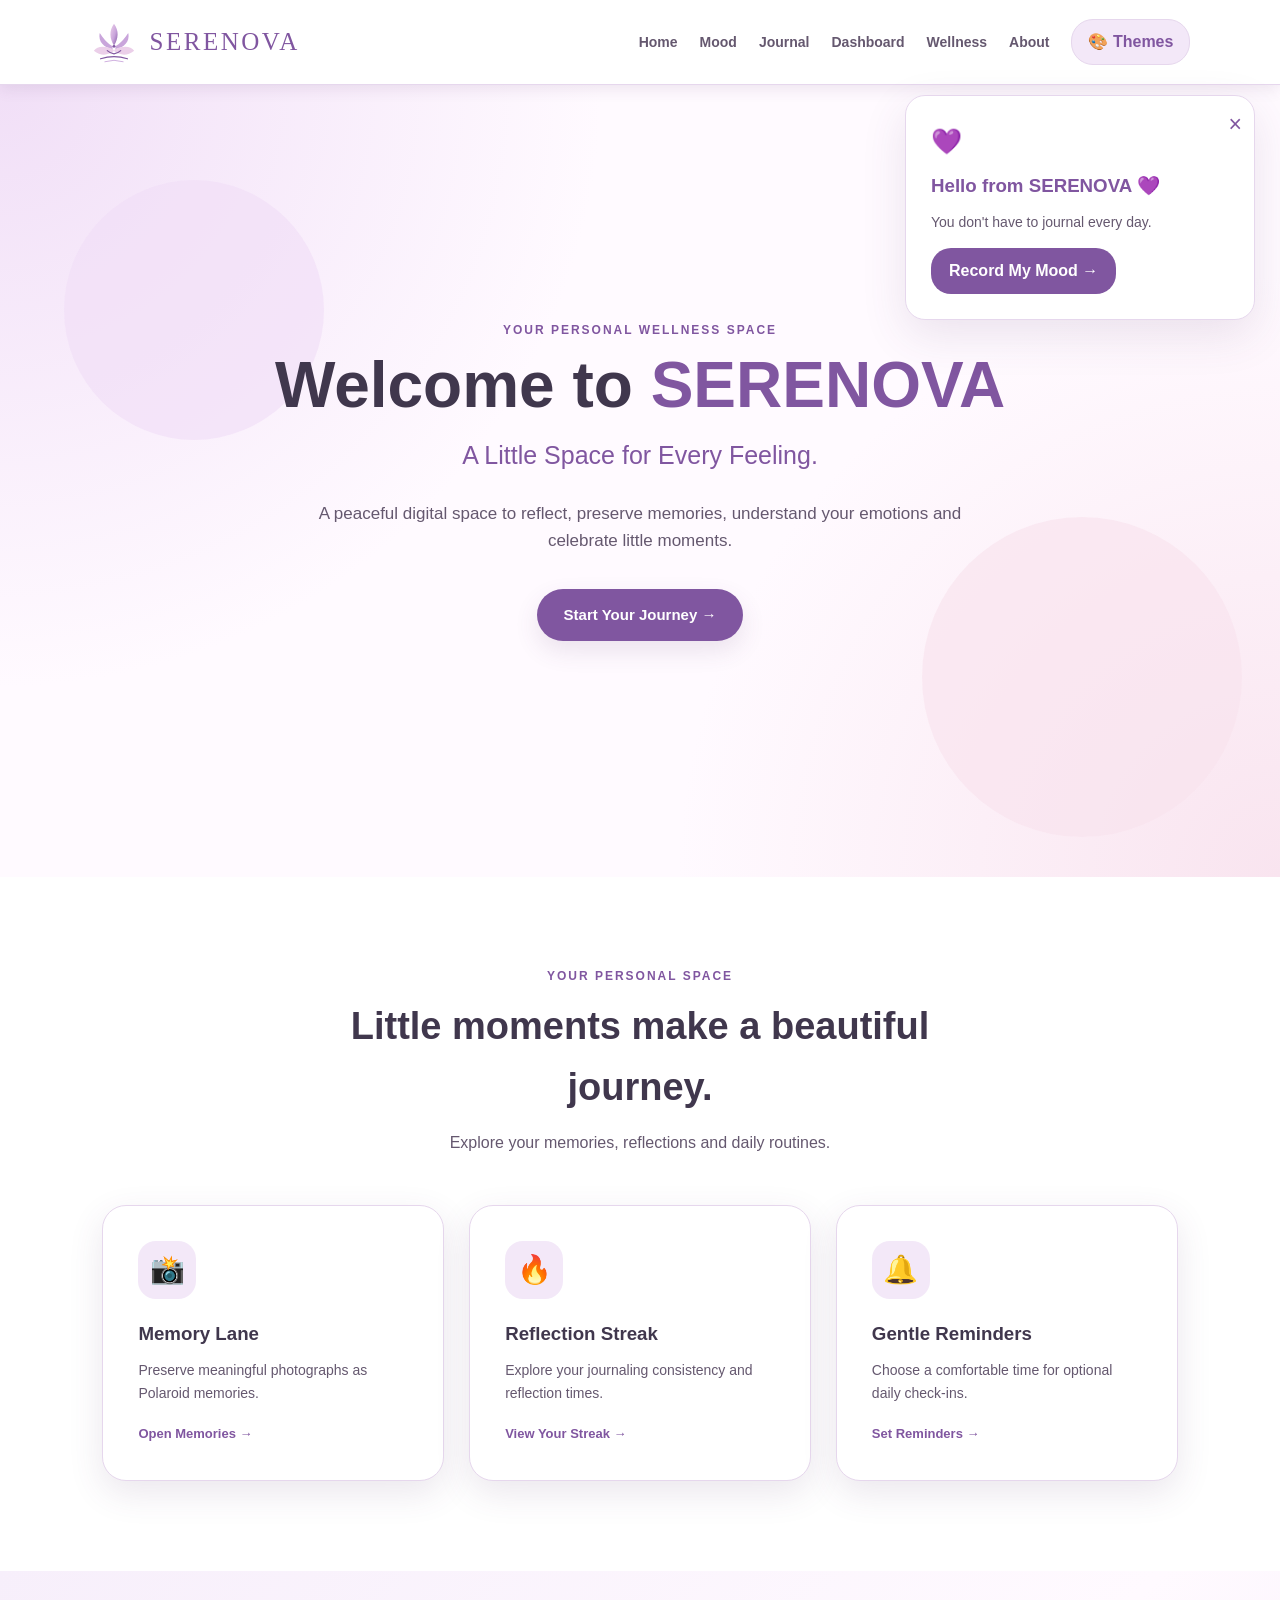
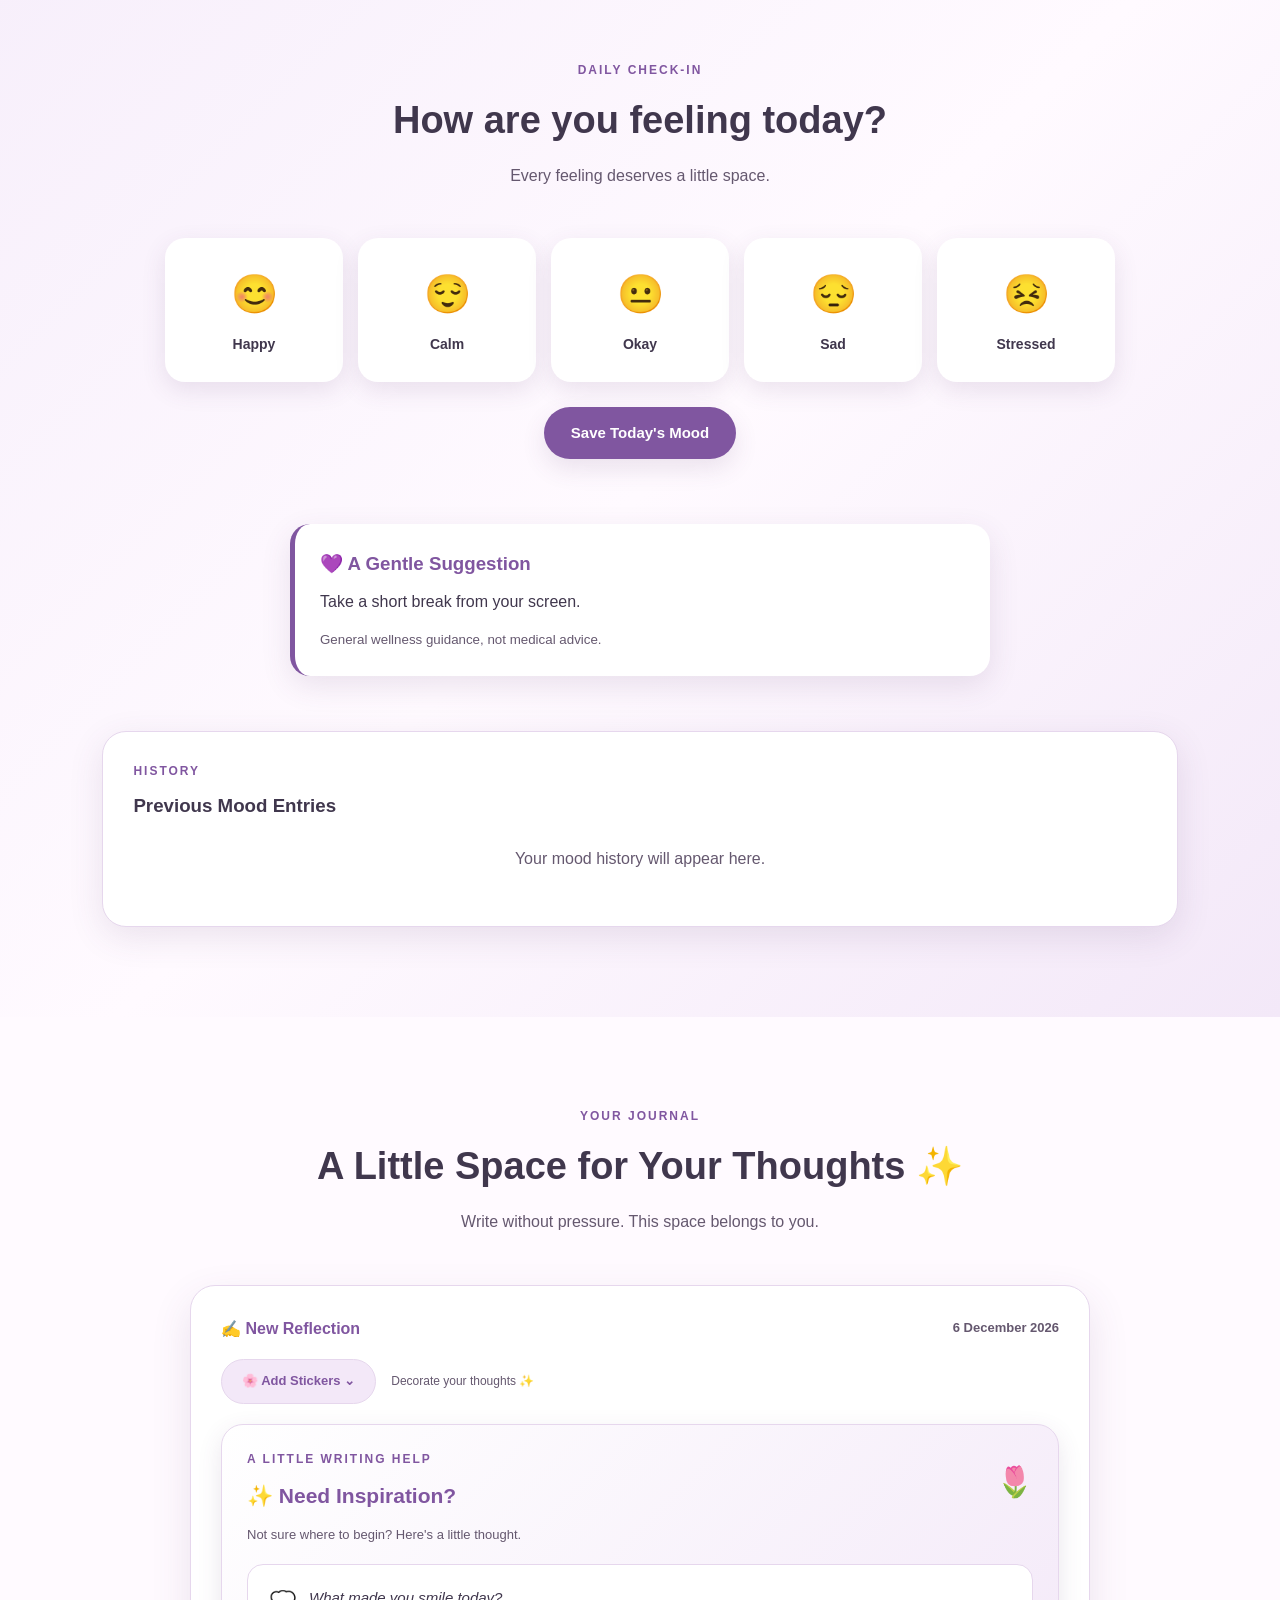
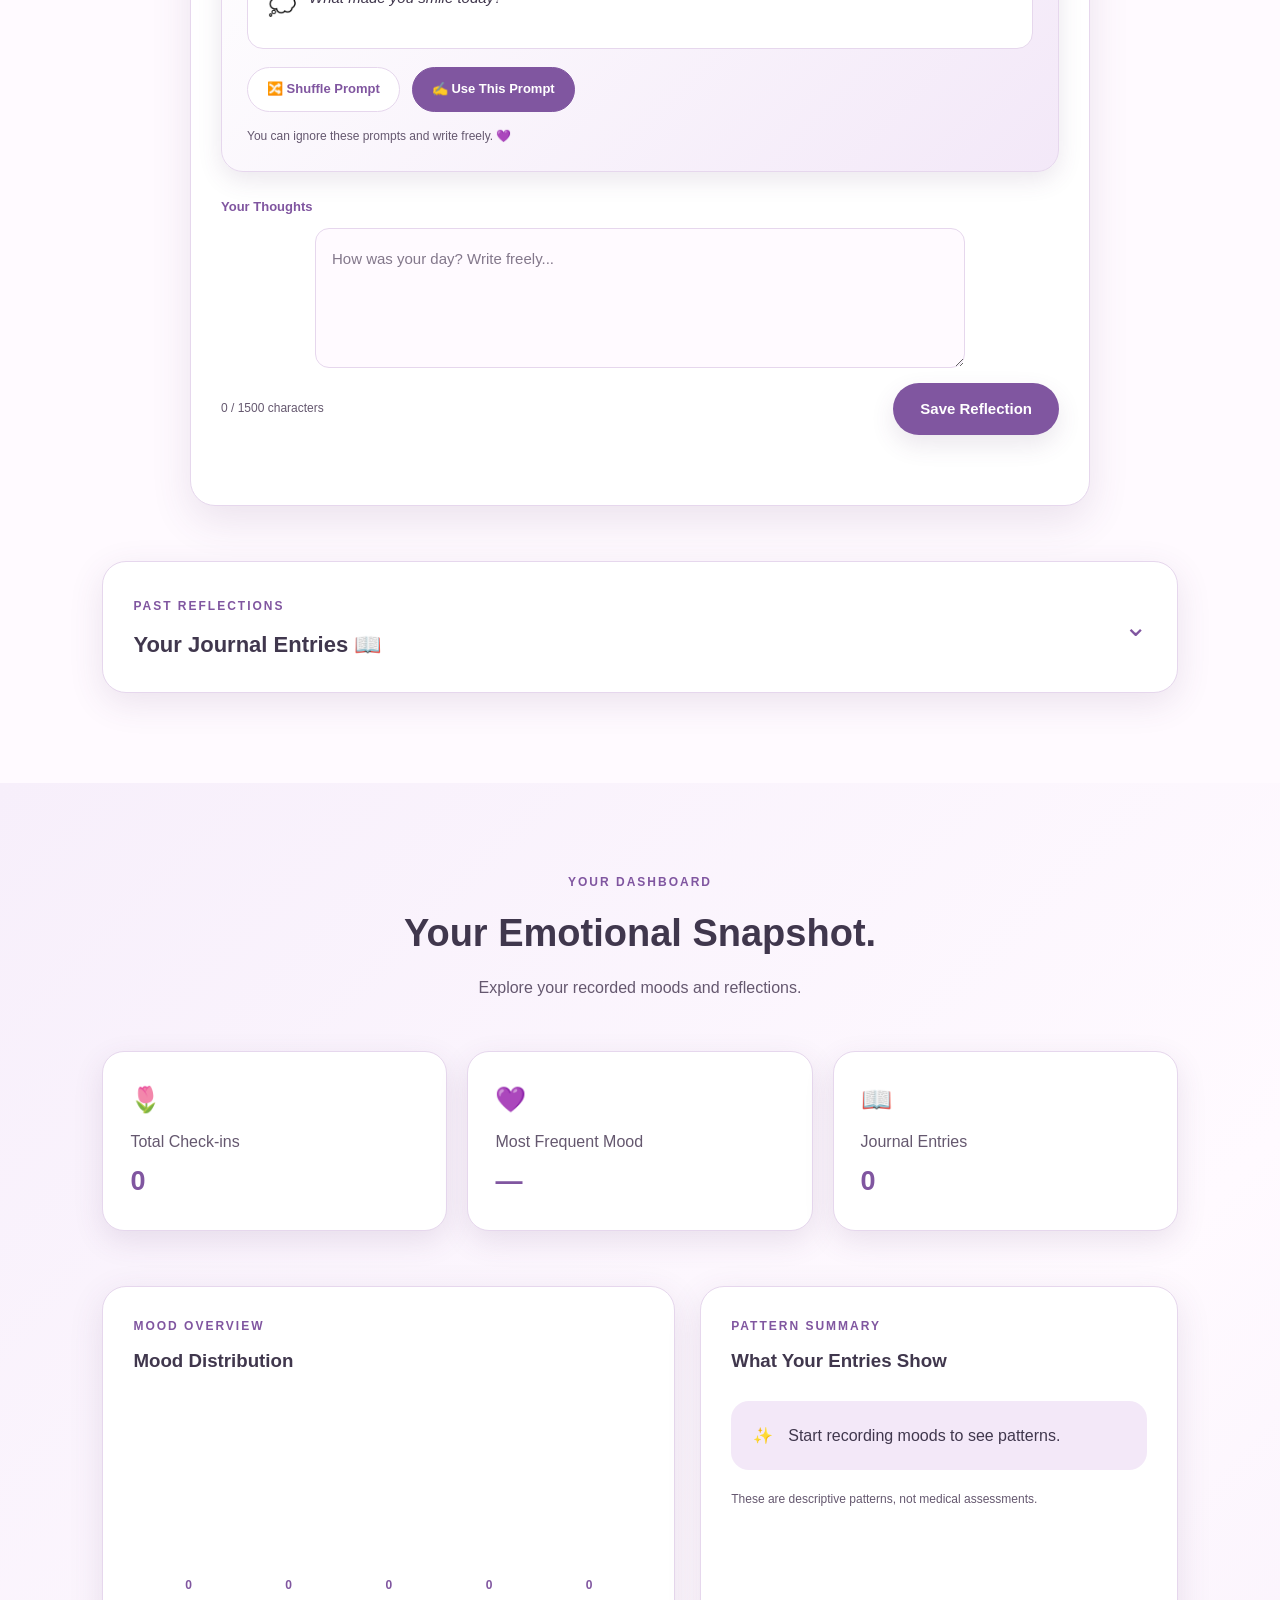
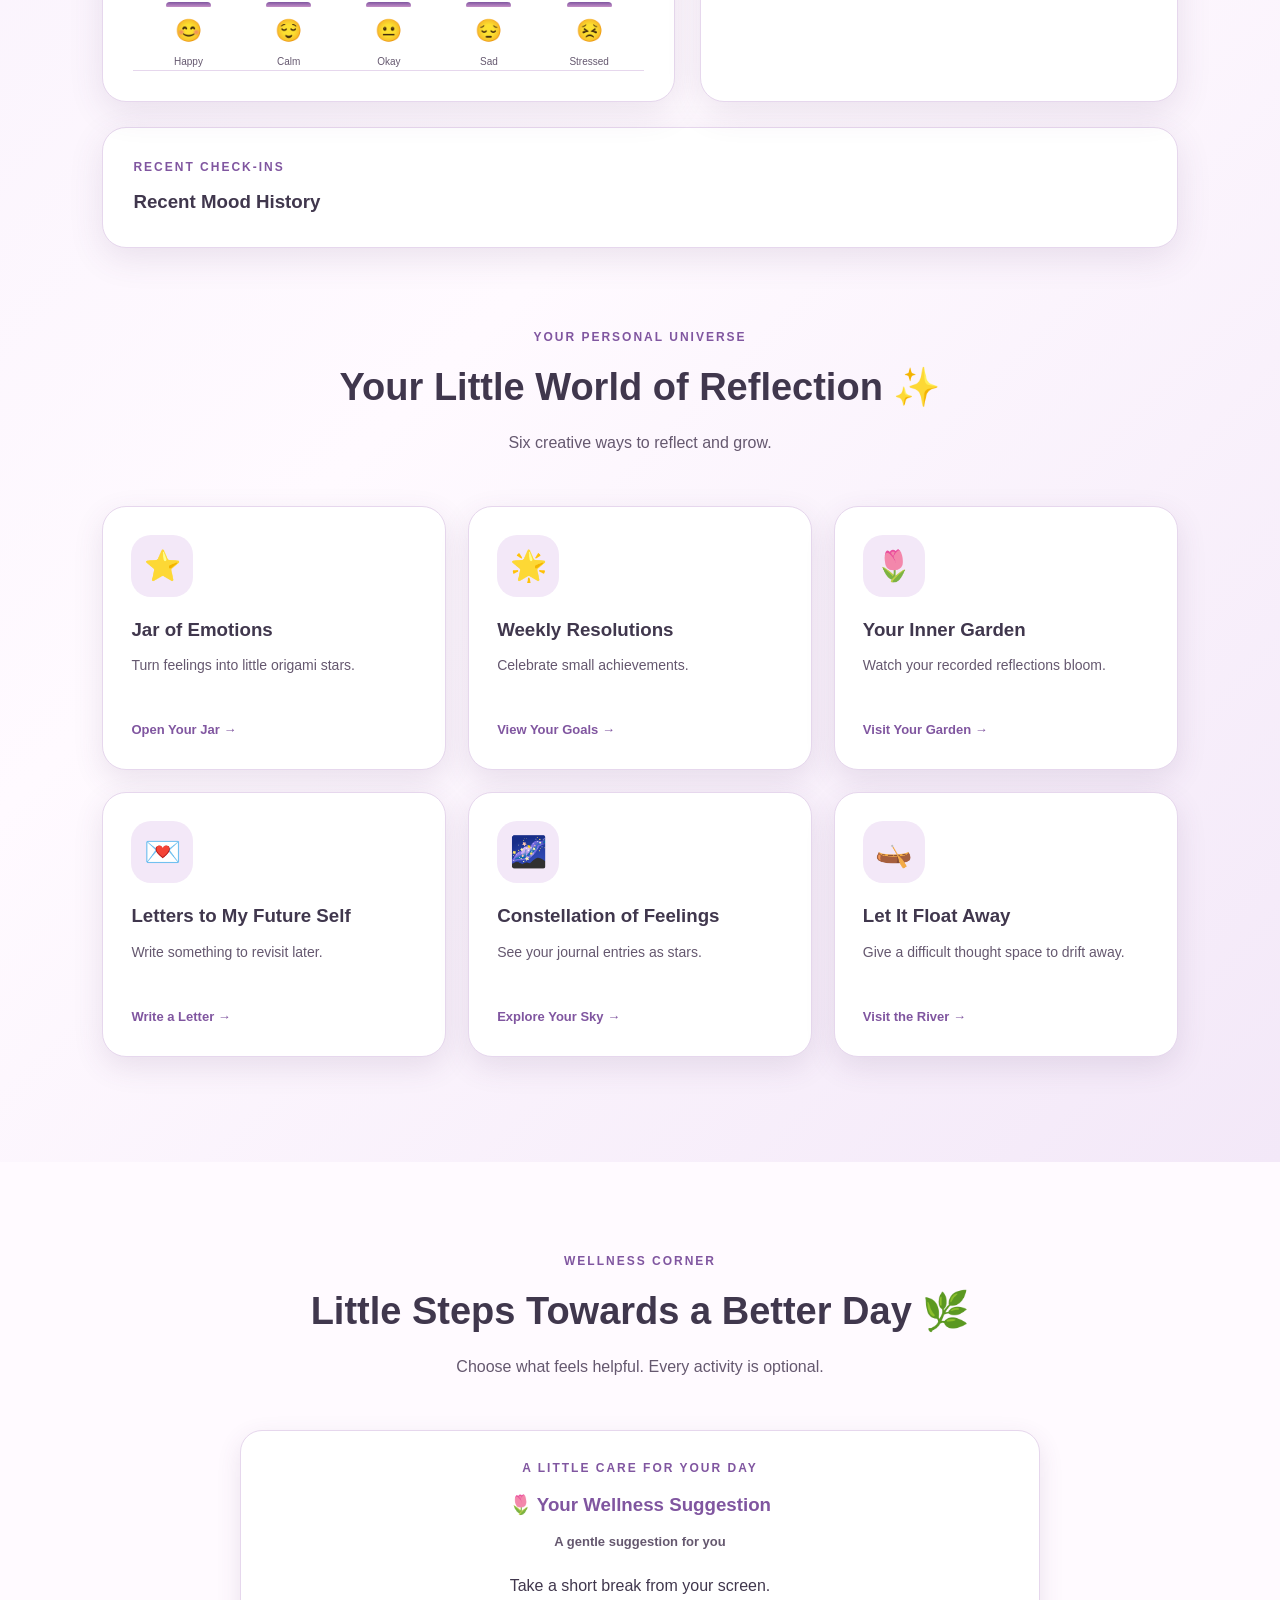
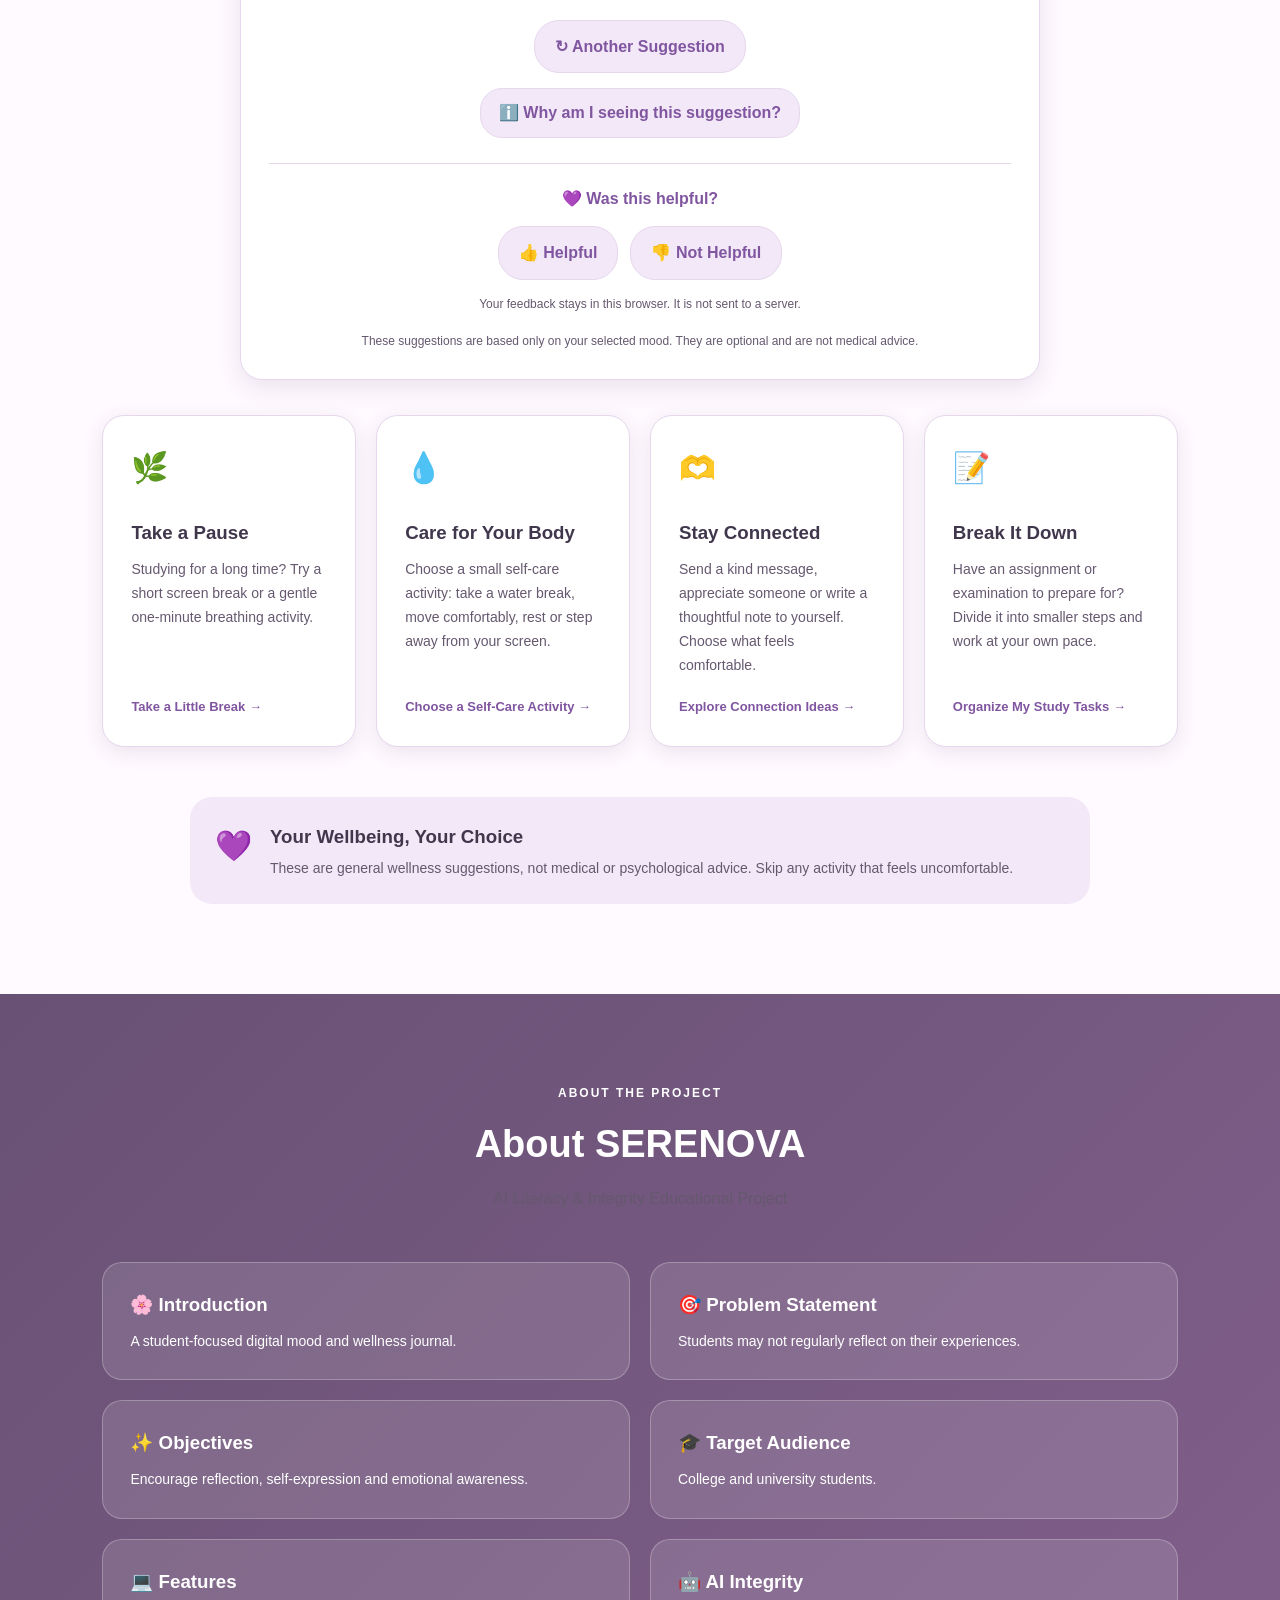
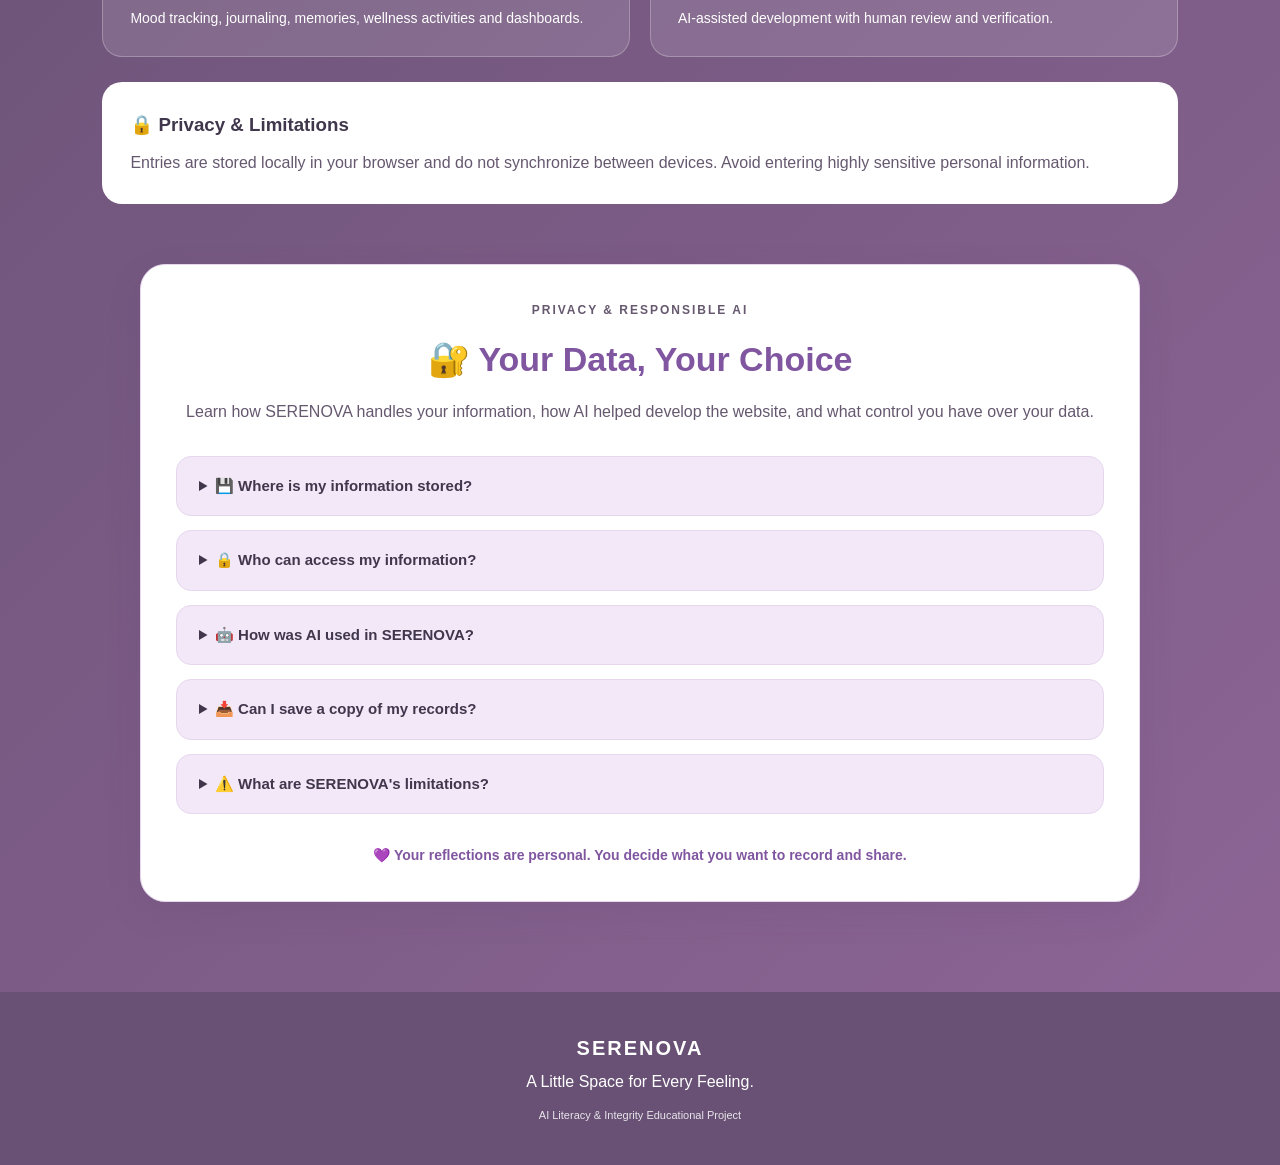
==== commit d984f14b: "Update index.html" ====
--- a/index.html
+++ b/index.html
@@ -144,6 +144,16 @@
                     data-mood="Stressed" data-emoji="😣">
                 <span>😣</span>Stressed
             </button>
+            
+<!-- MOOD SELECTION CONFIRMATION -->
+      <p id="moodSelectionConfirmation"
+        class="mood-selection-confirmation"
+        role="status"
+        aria-live="polite"
+        hidden>
+        Your mood has been selected 💜
+     </p>
+
         </div>
 
         <button id="saveMoodButton" class="primary-button normal-button"
--- a/2.css
+++ b/2.css
@@ -3145,4 +3145,129 @@
     overflow-y: auto;
 }
 
-
+/* SERENOVA - WELLNESS FEEDBACK */
+
+.wellness-feedback {
+    margin-top: 25px;
+    padding-top: 22px;
+    border-top: 1px solid var(--border);
+    text-align: center;
+}
+
+.wellness-feedback h4 {
+    color: var(--primary);
+    margin-bottom: 15px;
+}
+
+.feedback-buttons {
+    display: flex;
+    justify-content: center;
+    gap: 12px;
+    flex-wrap: wrap;
+}
+
+.feedback-buttons button {
+    min-height: 44px;
+}
+
+#feedbackReasons {
+    max-width: 430px;
+    margin: 20px auto;
+    text-align: left;
+}
+
+#feedbackReasons[hidden],
+#otherReasonBox[hidden] {
+    display: none;
+}
+
+#feedbackReasons label {
+    display: block;
+    margin: 12px 0 6px;
+    font-weight: 600;
+    color: var(--text);
+}
+
+#feedbackReason,
+#otherReason {
+    width: 100%;
+    padding: 12px;
+    border: 1px solid var(--border);
+    border-radius: 12px;
+    background: var(--surface);
+    color: var(--text);
+    font-family: inherit;
+}
+
+#submitFeedback {
+    margin-top: 15px;
+}
+
+#feedbackMessage {
+    color: var(--primary);
+    margin-top: 15px;
+}
+
+.feedback-privacy {
+    font-size: 12px;
+    color: var(--muted);
+    margin-top: 15px;
+}
+
+@media (max-width: 600px) {
+    .feedback-buttons {
+        flex-direction: column;
+    }
+
+    .feedback-buttons button {
+        width: 100%;
+    }
+}
+
+/* SERENOVA - PRIVATE REFLECTION */
+
+.private-reflection-placeholder {
+    padding: 18px;
+    border-radius: 14px;
+    background: var(--surface-alt);
+    color: var(--muted);
+    text-align: center;
+    font-style: italic;
+}
+
+.privacy-actions {
+    display: flex;
+    gap: 10px;
+    flex-wrap: wrap;
+    margin: 12px 0;
+}
+
+.private-view-button,
+.private-toggle-button {
+    padding: 9px 15px;
+    border: 1px solid var(--border);
+    border-radius: 20px;
+    background: var(--surface-alt);
+    color: var(--primary);
+    font-family: inherit;
+    font-size: 13px;
+    cursor: pointer;
+}
+
+.private-view-button:focus-visible,
+.private-toggle-button:focus-visible {
+    outline: 3px solid var(--primary);
+    outline-offset: 3px;
+}
+
+@media (max-width: 600px) {
+    .privacy-actions {
+        flex-direction: column;
+    }
+
+    .privacy-actions button {
+        width: 100%;
+    }
+}
+
+
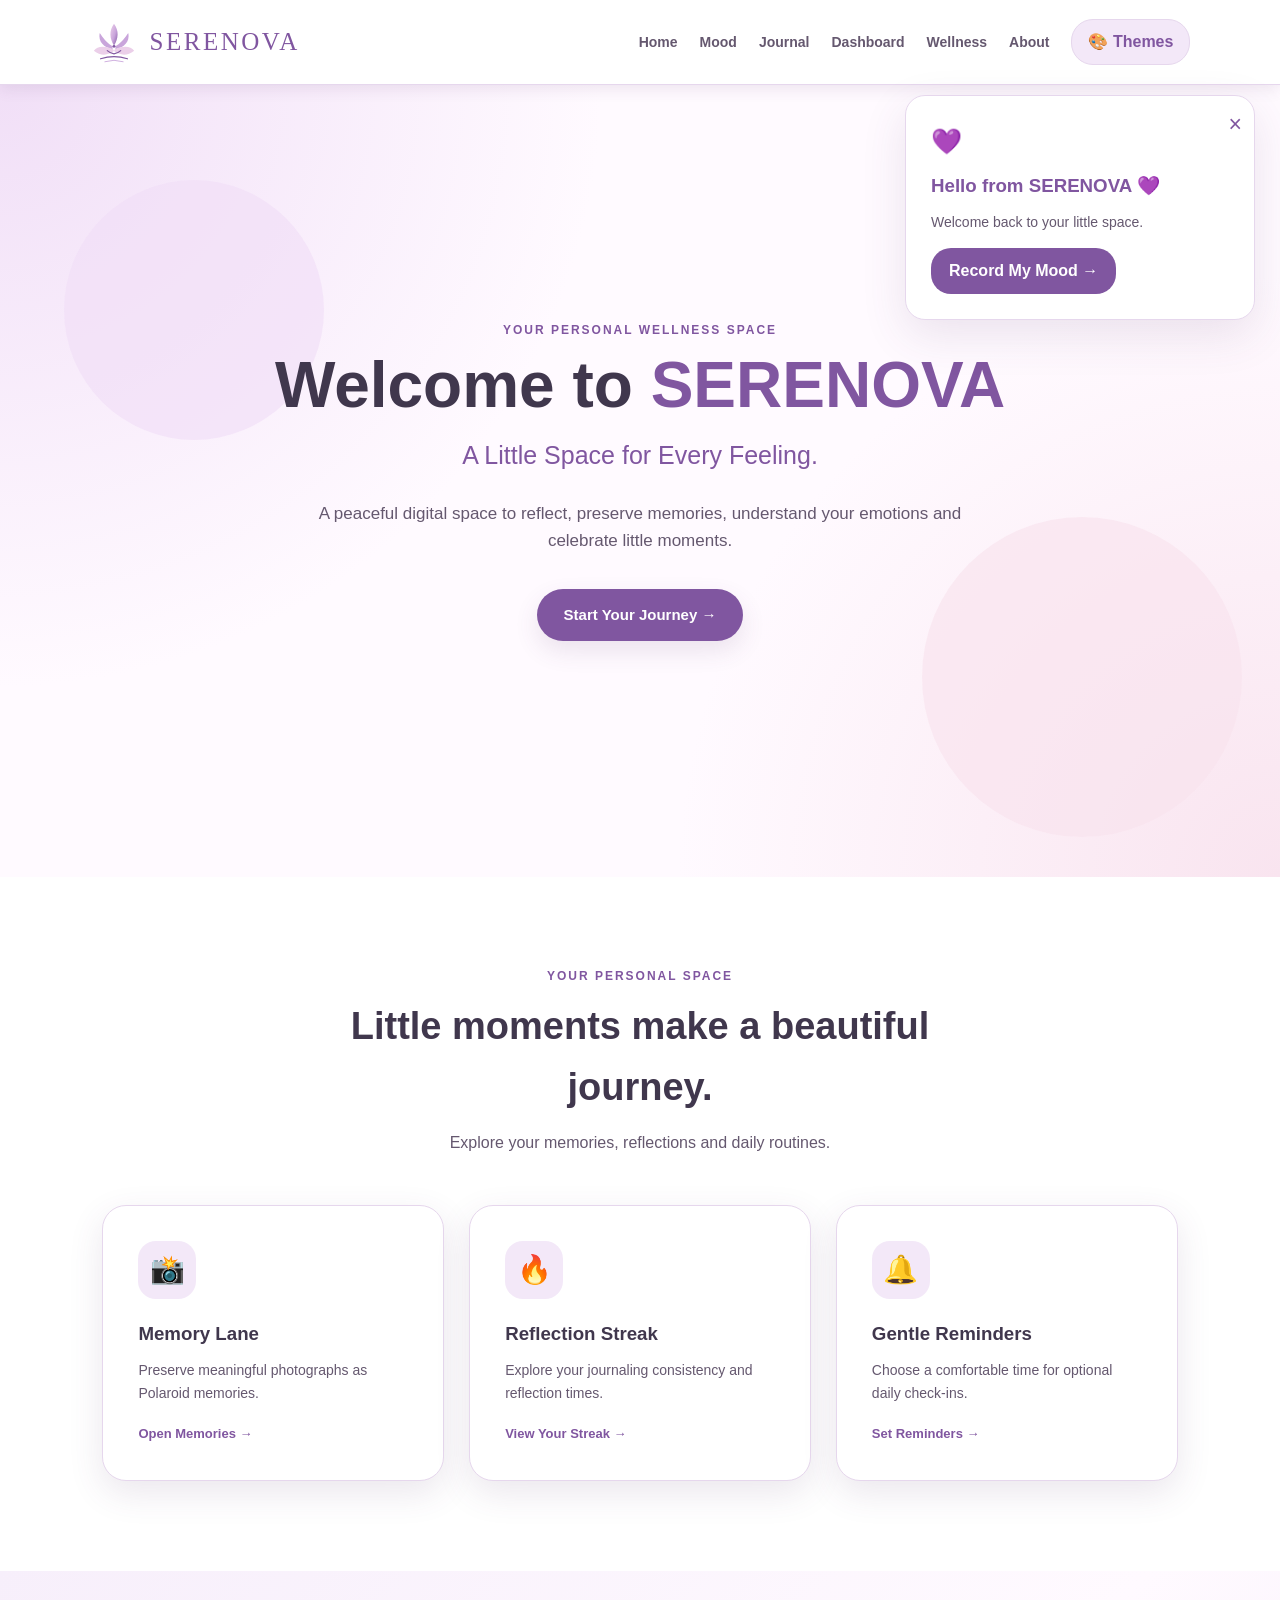
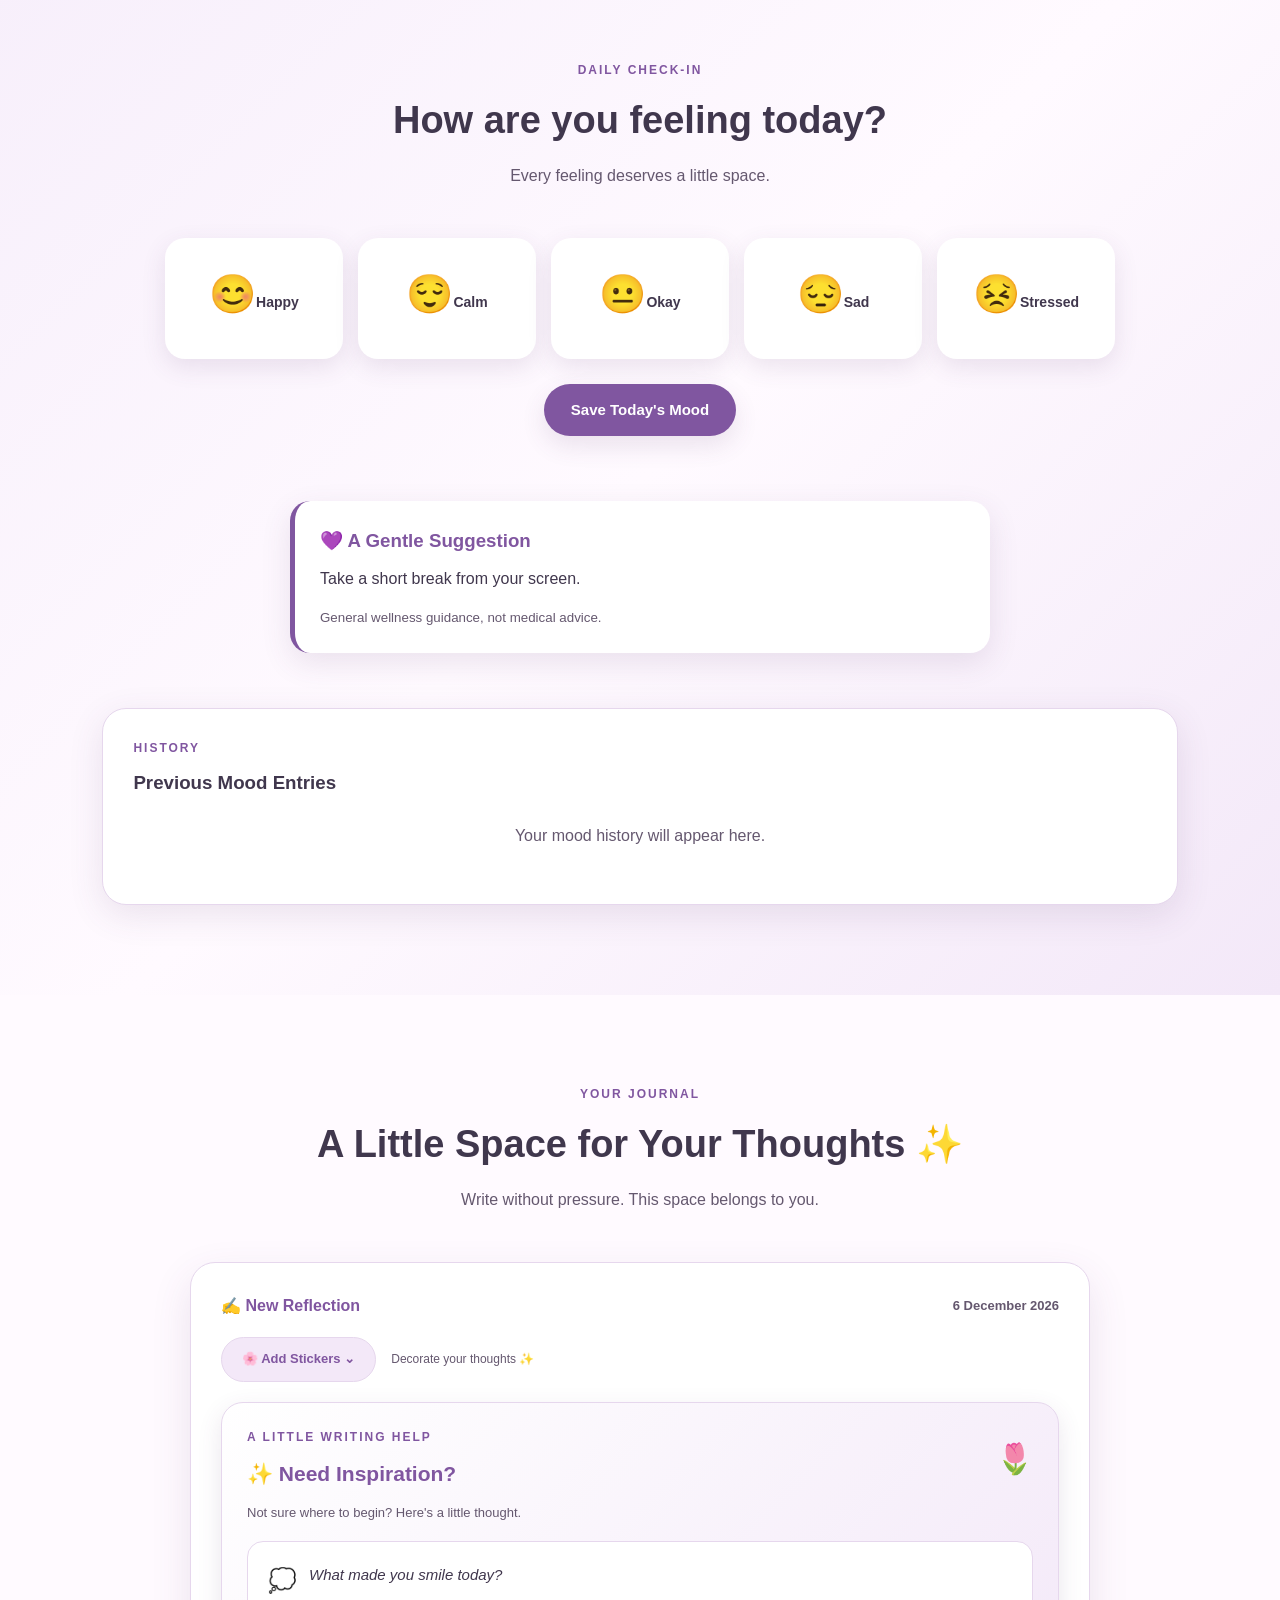
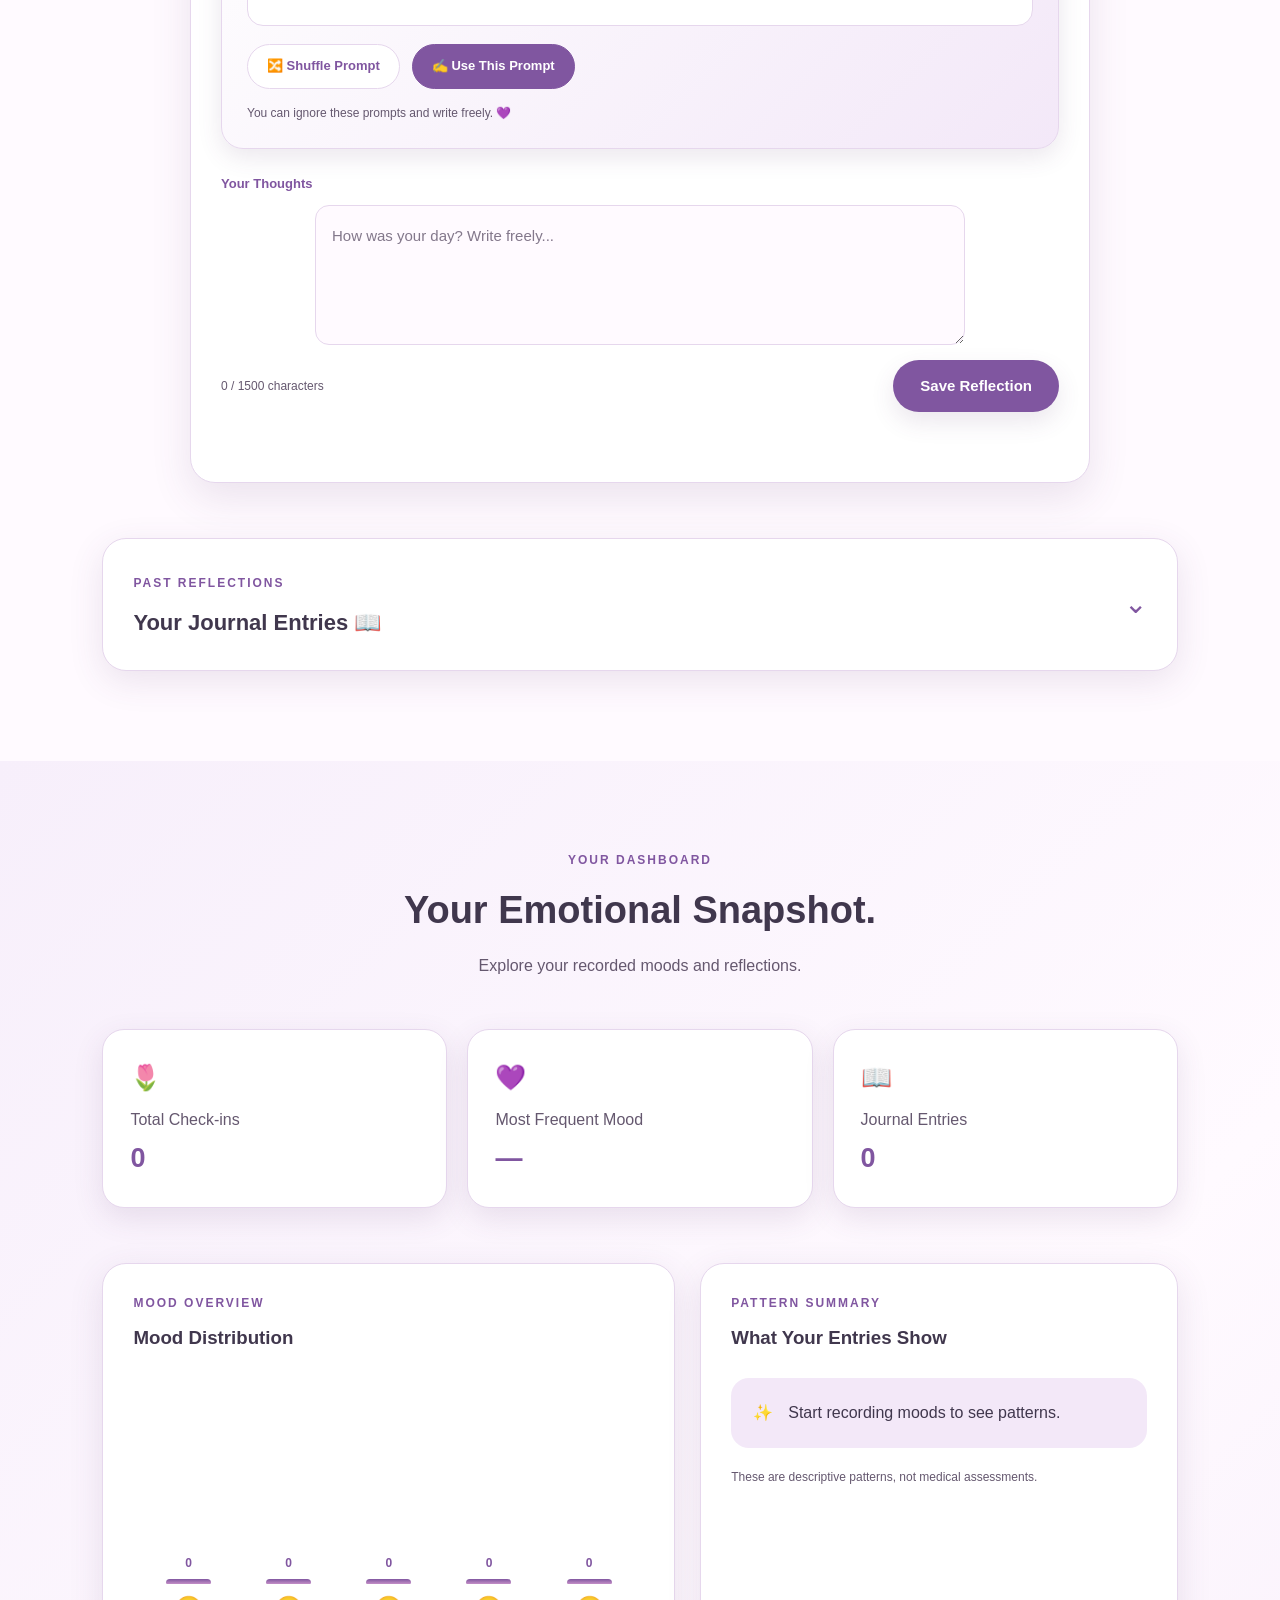
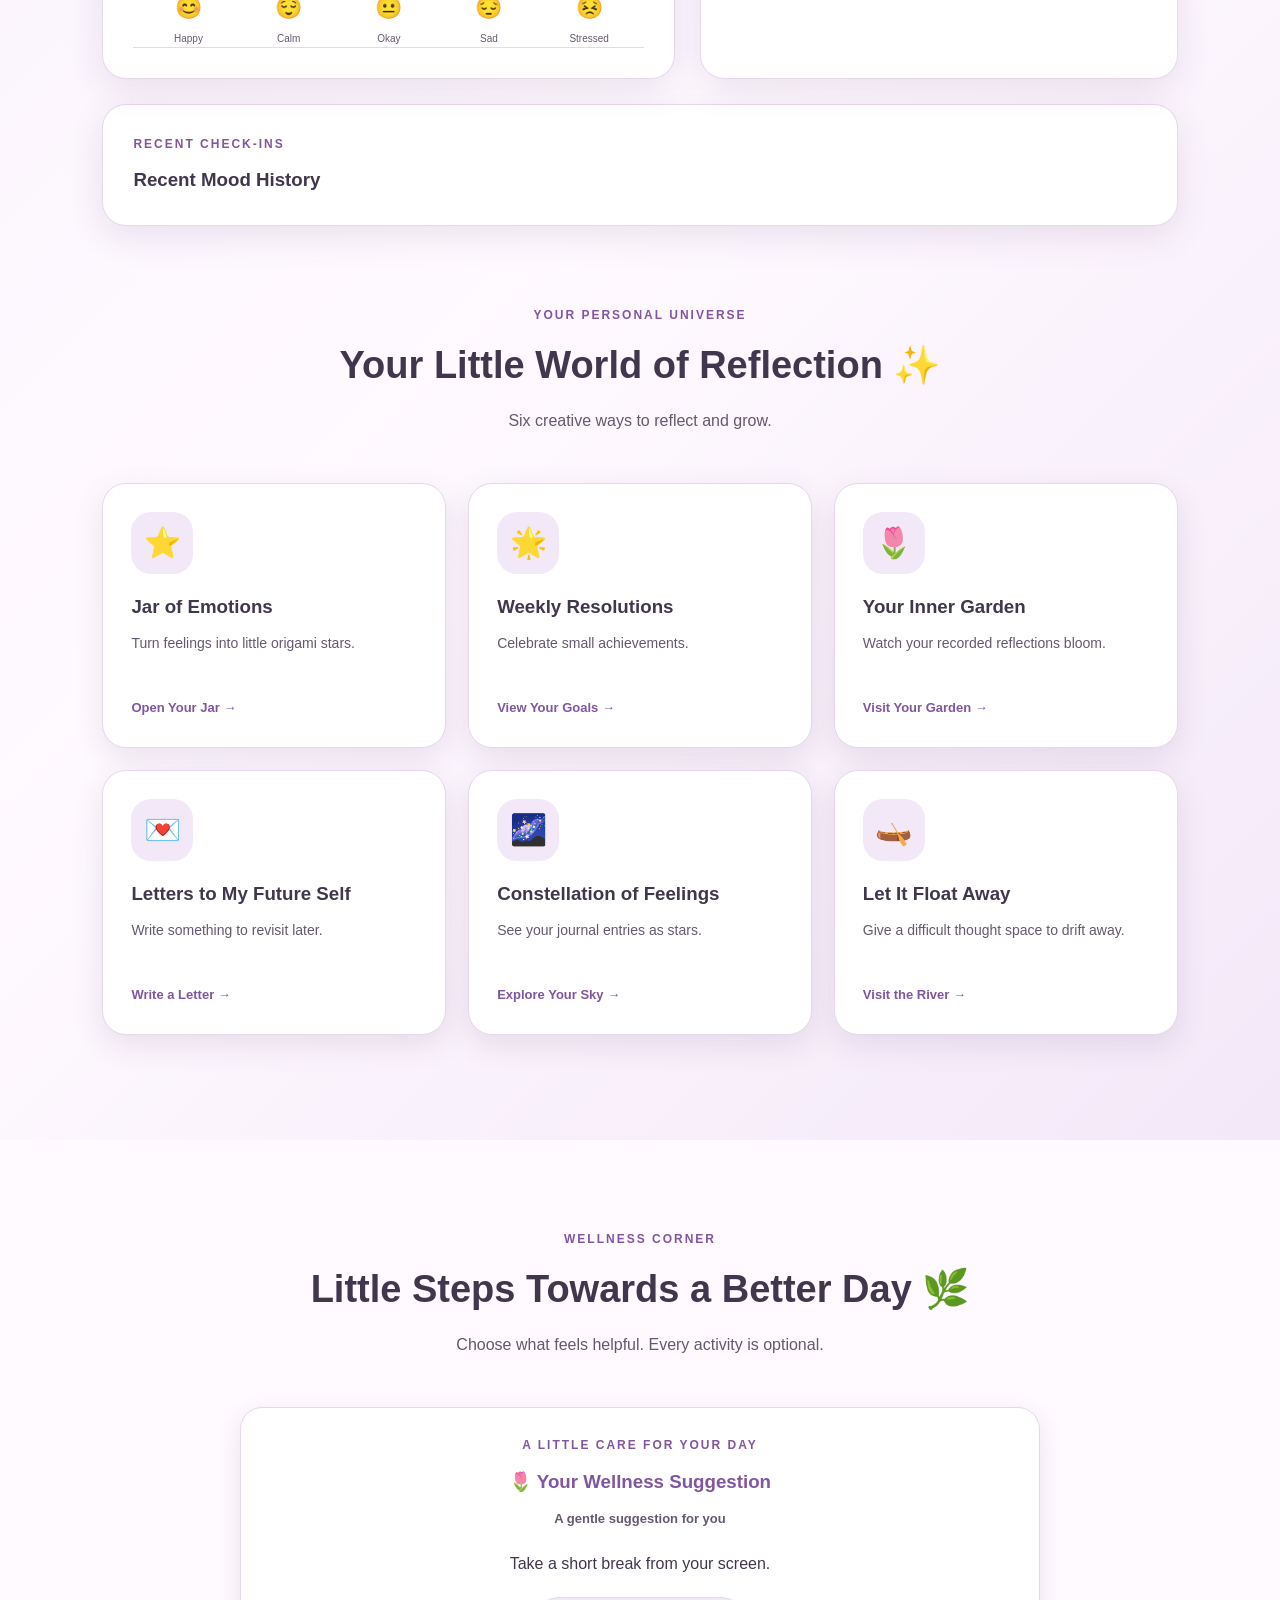
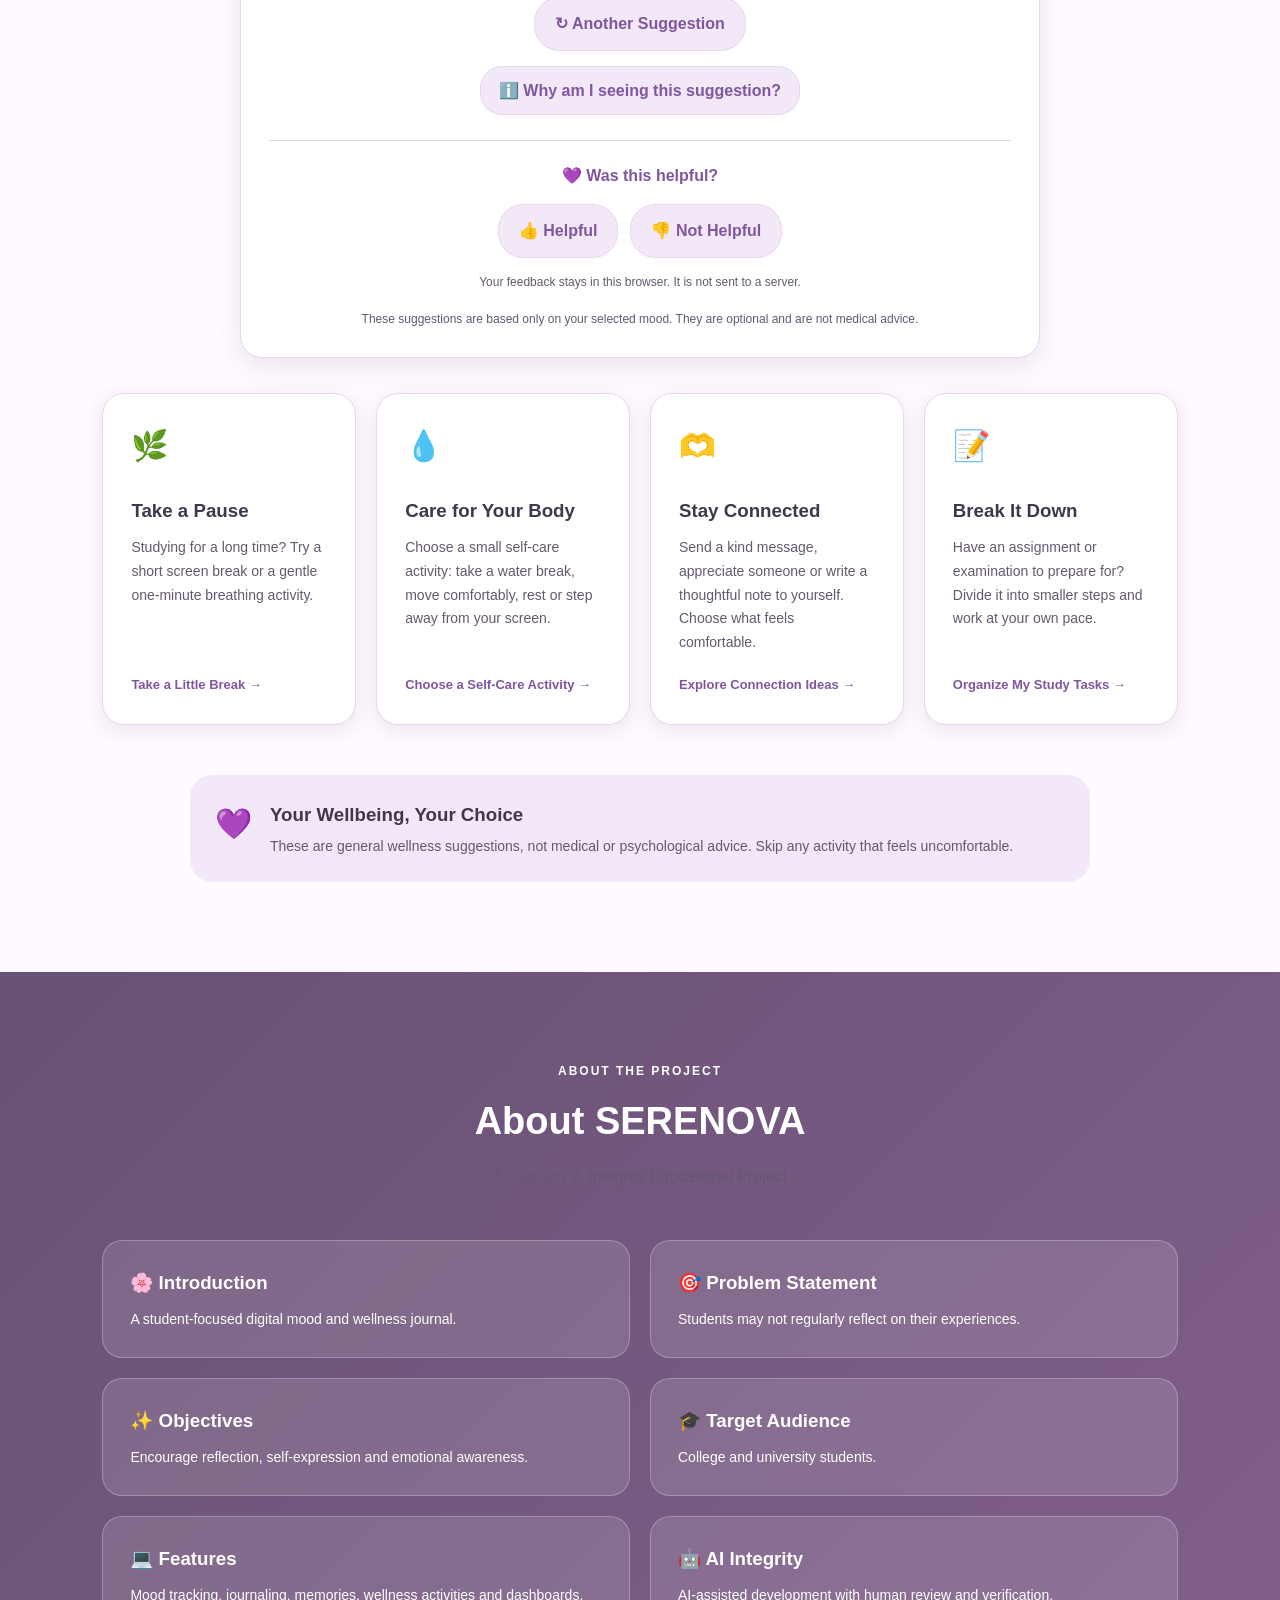
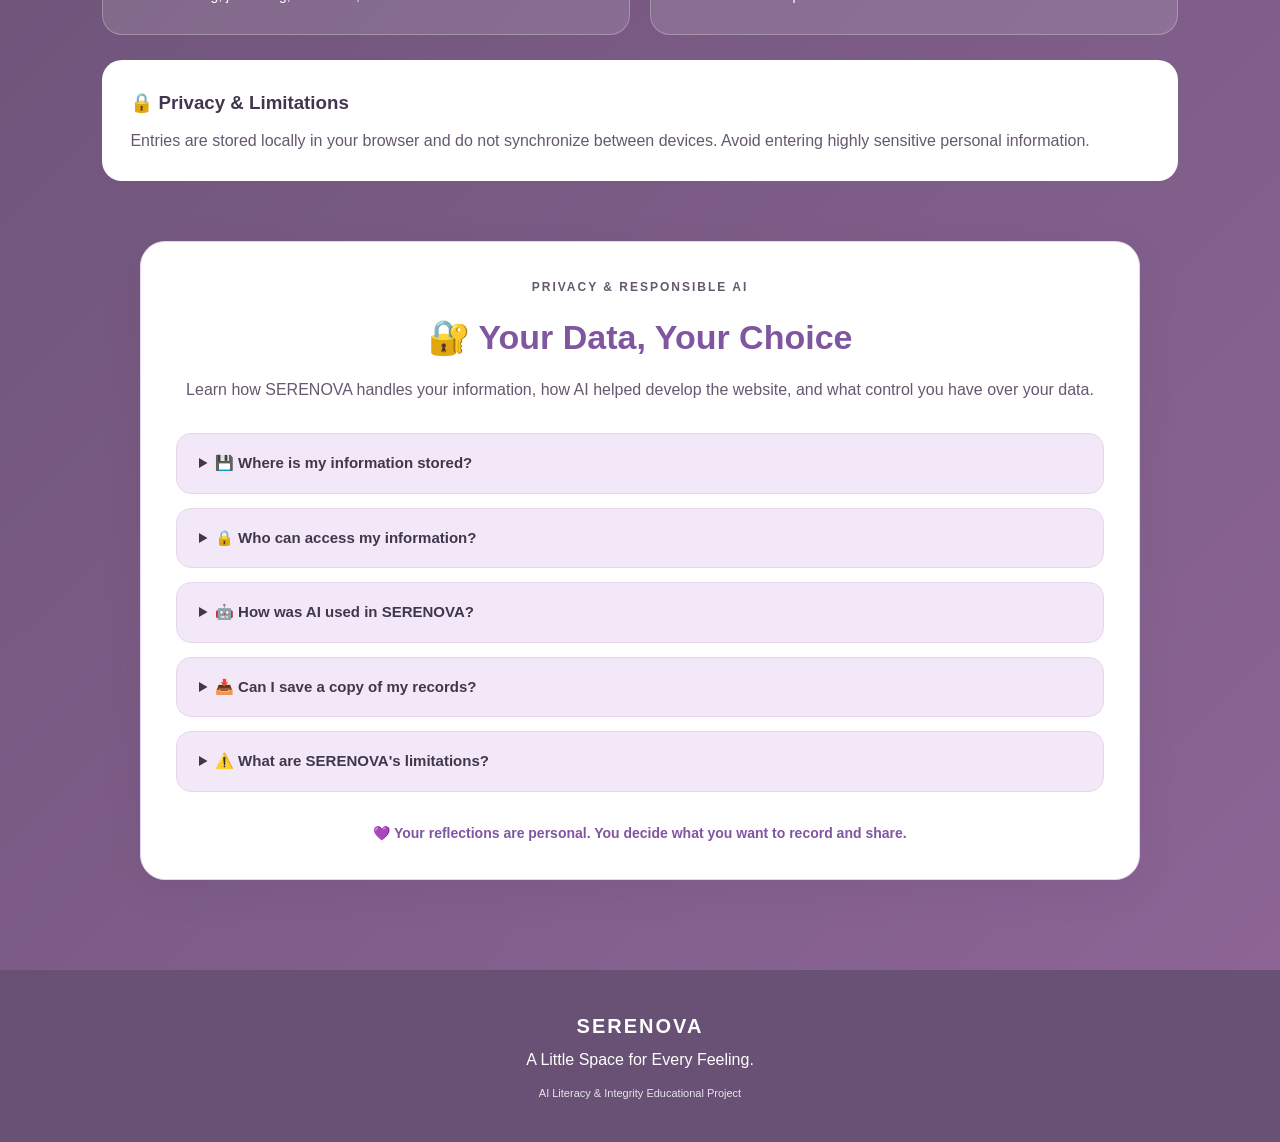
==== commit 89b60378: "Update index.html" ====
--- a/index.html
+++ b/index.html
@@ -156,8 +156,32 @@
 
         </div>
 
+<!-- OPTIONAL MOOD NOTE -->
+
+<div id="moodNoteSection" class="mood-note-section" hidden>
+
+    <label for="moodNote">
+        Want to add a note?
+        <span class="mood-note-optional">(Optional)</span>
+    </label>
+
+    <textarea
+        id="moodNote"
+        rows="3"
+        maxlength="200"
+        placeholder="What's making you feel this way?"
+    ></textarea>
+
+    <p class="mood-note-hint">
+        A few words are enough. You can leave this blank.
+    </p>
+
+</div>
+
         <button id="saveMoodButton" class="primary-button normal-button"
                 type="button">Save Today's Mood</button>
+
+
         <p id="moodMessage" class="status-message" role="status"></p>
 
         <div id="moodSuggestion" class="suggestion-box hidden">
--- a/2.css
+++ b/2.css
@@ -3270,4 +3270,127 @@
     }
 }
 
-
+/* SERENOVA - MOOD SELECTION CONFIRMATION */
+
+.mood-selection-confirmation {
+    display: block;
+    width: fit-content;
+    max-width: 100%;
+    margin: 16px auto;
+    padding: 10px 18px;
+    text-align: center;
+
+    color: var(--primary);
+    background: var(--surface-alt);
+    border: 1px solid var(--border);
+    border-radius: 20px;
+
+    font-size: 14px;
+    font-weight: 500;
+    line-height: 1.5;
+
+    animation: moodFadeIn 0.5s ease;
+}
+
+.mood-selection-confirmation[hidden] {
+    display: none;
+}
+
+@keyframes moodFadeIn {
+    from {
+        opacity: 0;
+        transform: translateY(6px);
+    }
+
+    to {
+        opacity: 1;
+        transform: translateY(0);
+    }
+}
+
+@media (max-width: 600px) {
+    .mood-selection-confirmation {
+        font-size: 13px;
+        padding: 9px 14px;
+    }
+}
+
+@media (prefers-reduced-motion: reduce) {
+    .mood-selection-confirmation {
+        animation: none;
+    }
+}
+
+/* ==========================================
+   SERENOVA - MOOD SELECTION HIGHLIGHT
+   ========================================== */
+
+/* Smooth transition for all mood cards */
+
+.mood-button {
+    transition:
+        transform 0.25s ease,
+        box-shadow 0.25s ease,
+        border-color 0.25s ease,
+        background-color 0.25s ease;
+}
+
+/* Gentle effect when hovering */
+
+.mood-button:hover {
+    transform: translateY(-3px);
+}
+
+/* Highlight the selected mood */
+
+.mood-button.selected {
+    border: 2px solid var(--primary);
+    background: var(--surface-alt);
+    box-shadow: 0 5px 18px rgba(145, 110, 180, 0.18);
+    transform: scale(1.04);
+}
+
+/* Slight emphasis on the selected emoji */
+
+.mood-button.selected span {
+    transform: scale(1.08);
+}
+
+/* Smooth emoji movement */
+
+.mood-button span {
+    display: inline-block;
+    transition: transform 0.25s ease;
+}
+
+/* Keyboard accessibility */
+
+.mood-button:focus-visible {
+    outline: 3px solid var(--primary);
+    outline-offset: 3px;
+}
+
+/* Responsive design */
+
+@media (max-width: 600px) {
+    .mood-button.selected {
+        transform: scale(1.02);
+    }
+}
+
+/* Respect reduced-motion preferences */
+
+@media (prefers-reduced-motion: reduce) {
+    .mood-button,
+    .mood-button span {
+        transition: none;
+    }
+
+    .mood-button:hover,
+    .mood-button.selected,
+    .mood-button.selected span {
+        transform: none;
+    }
+}
+
+
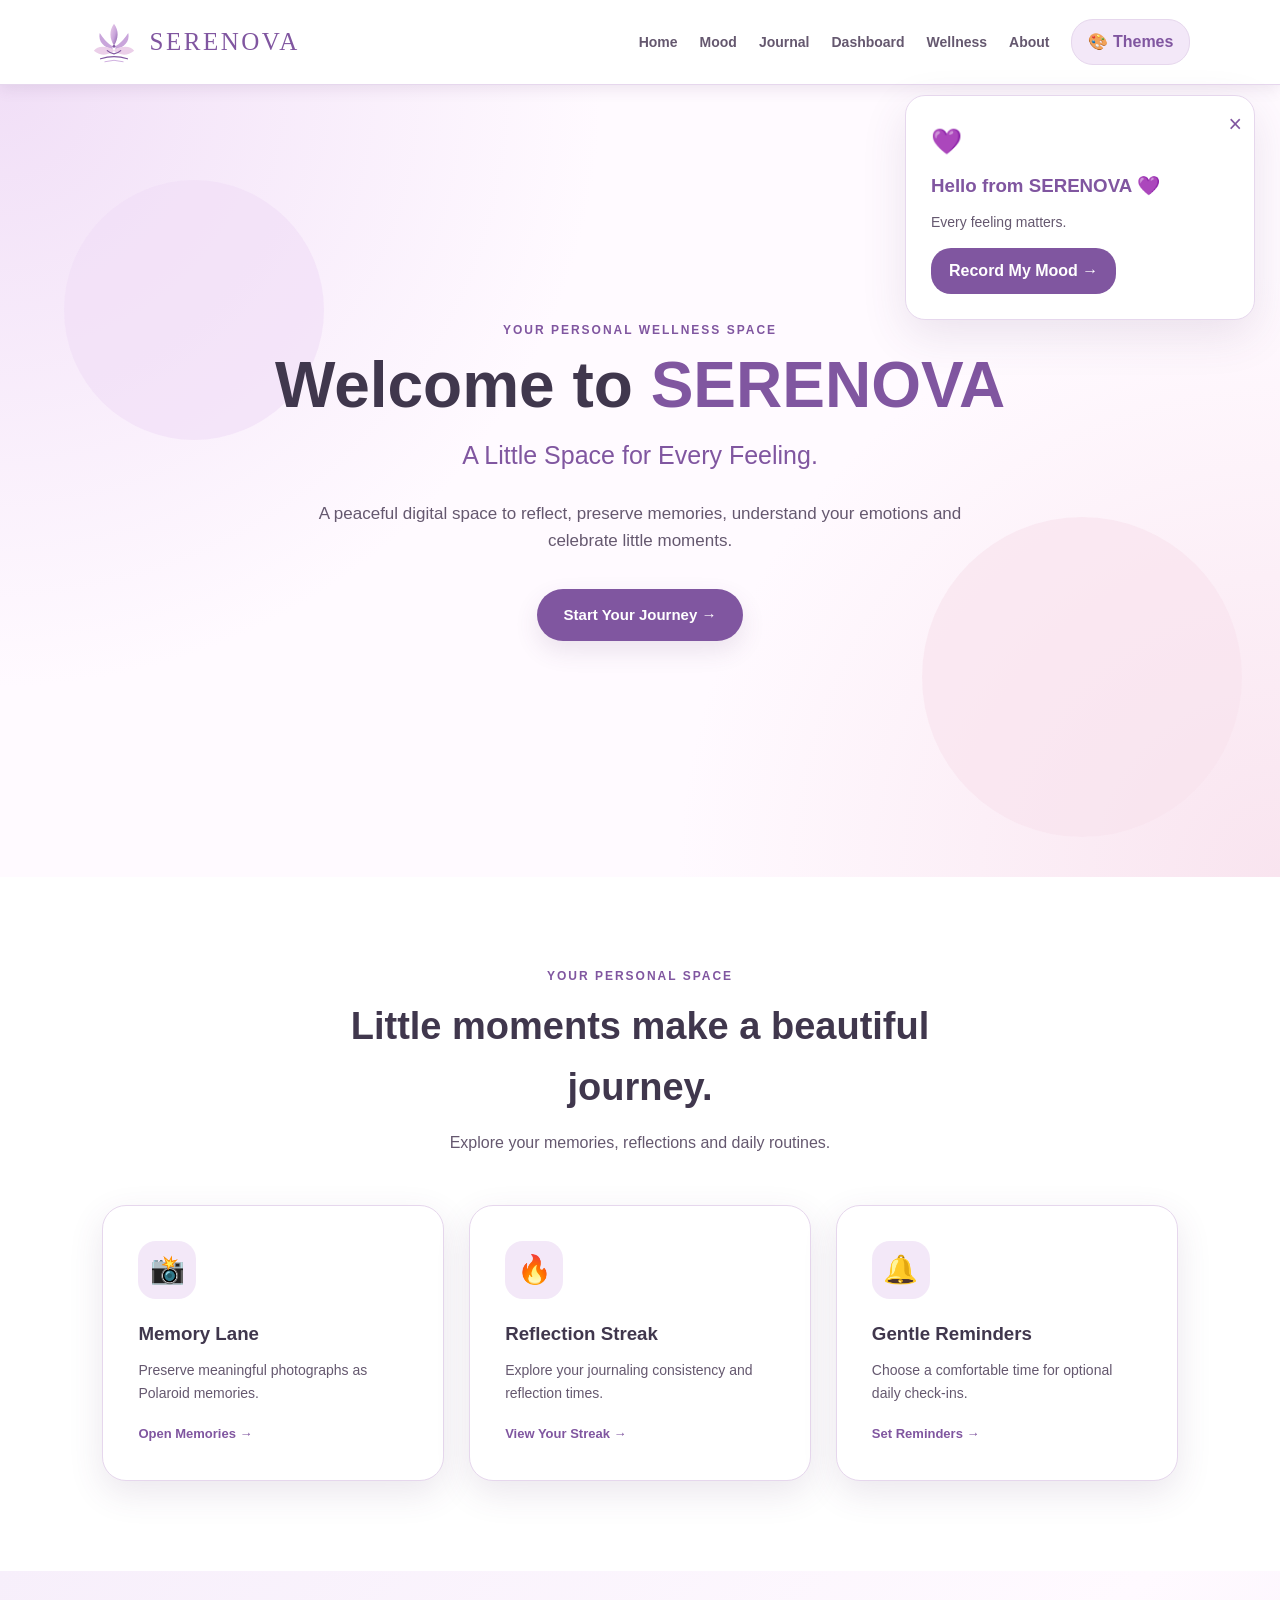
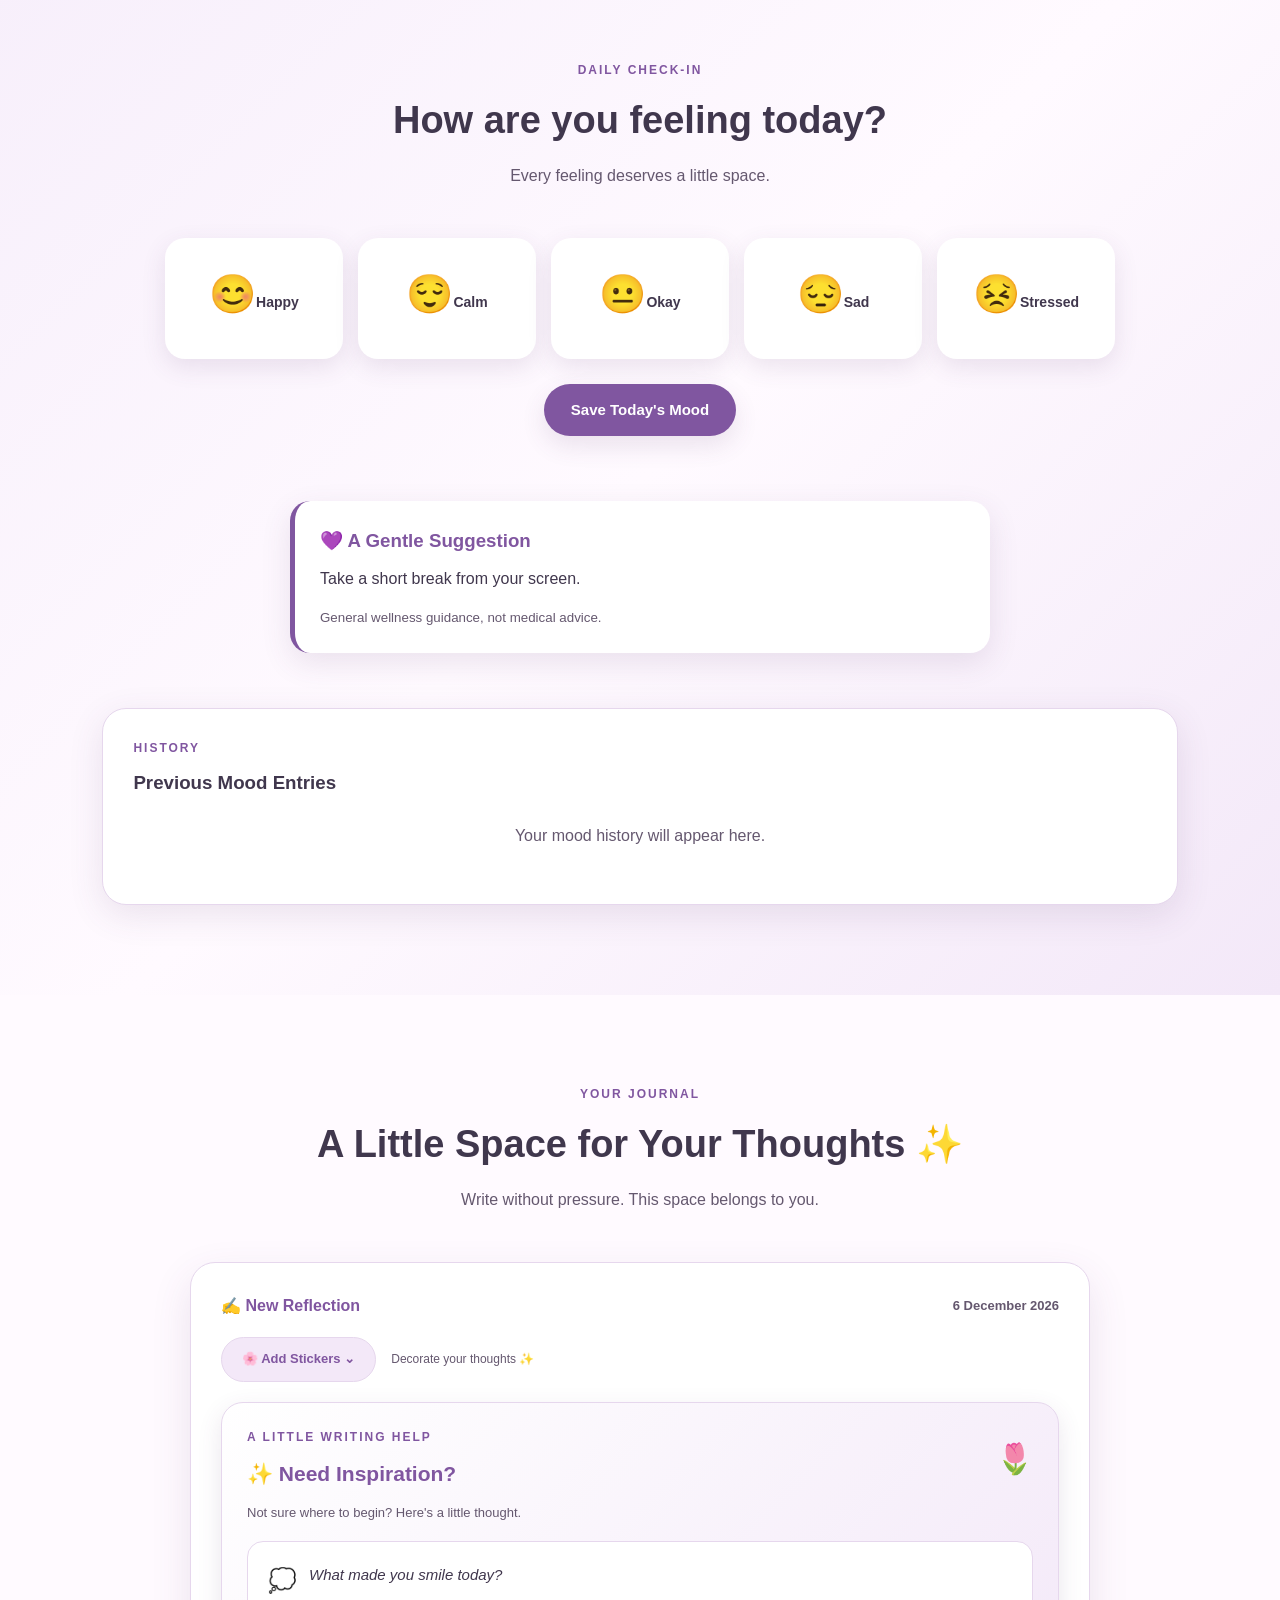
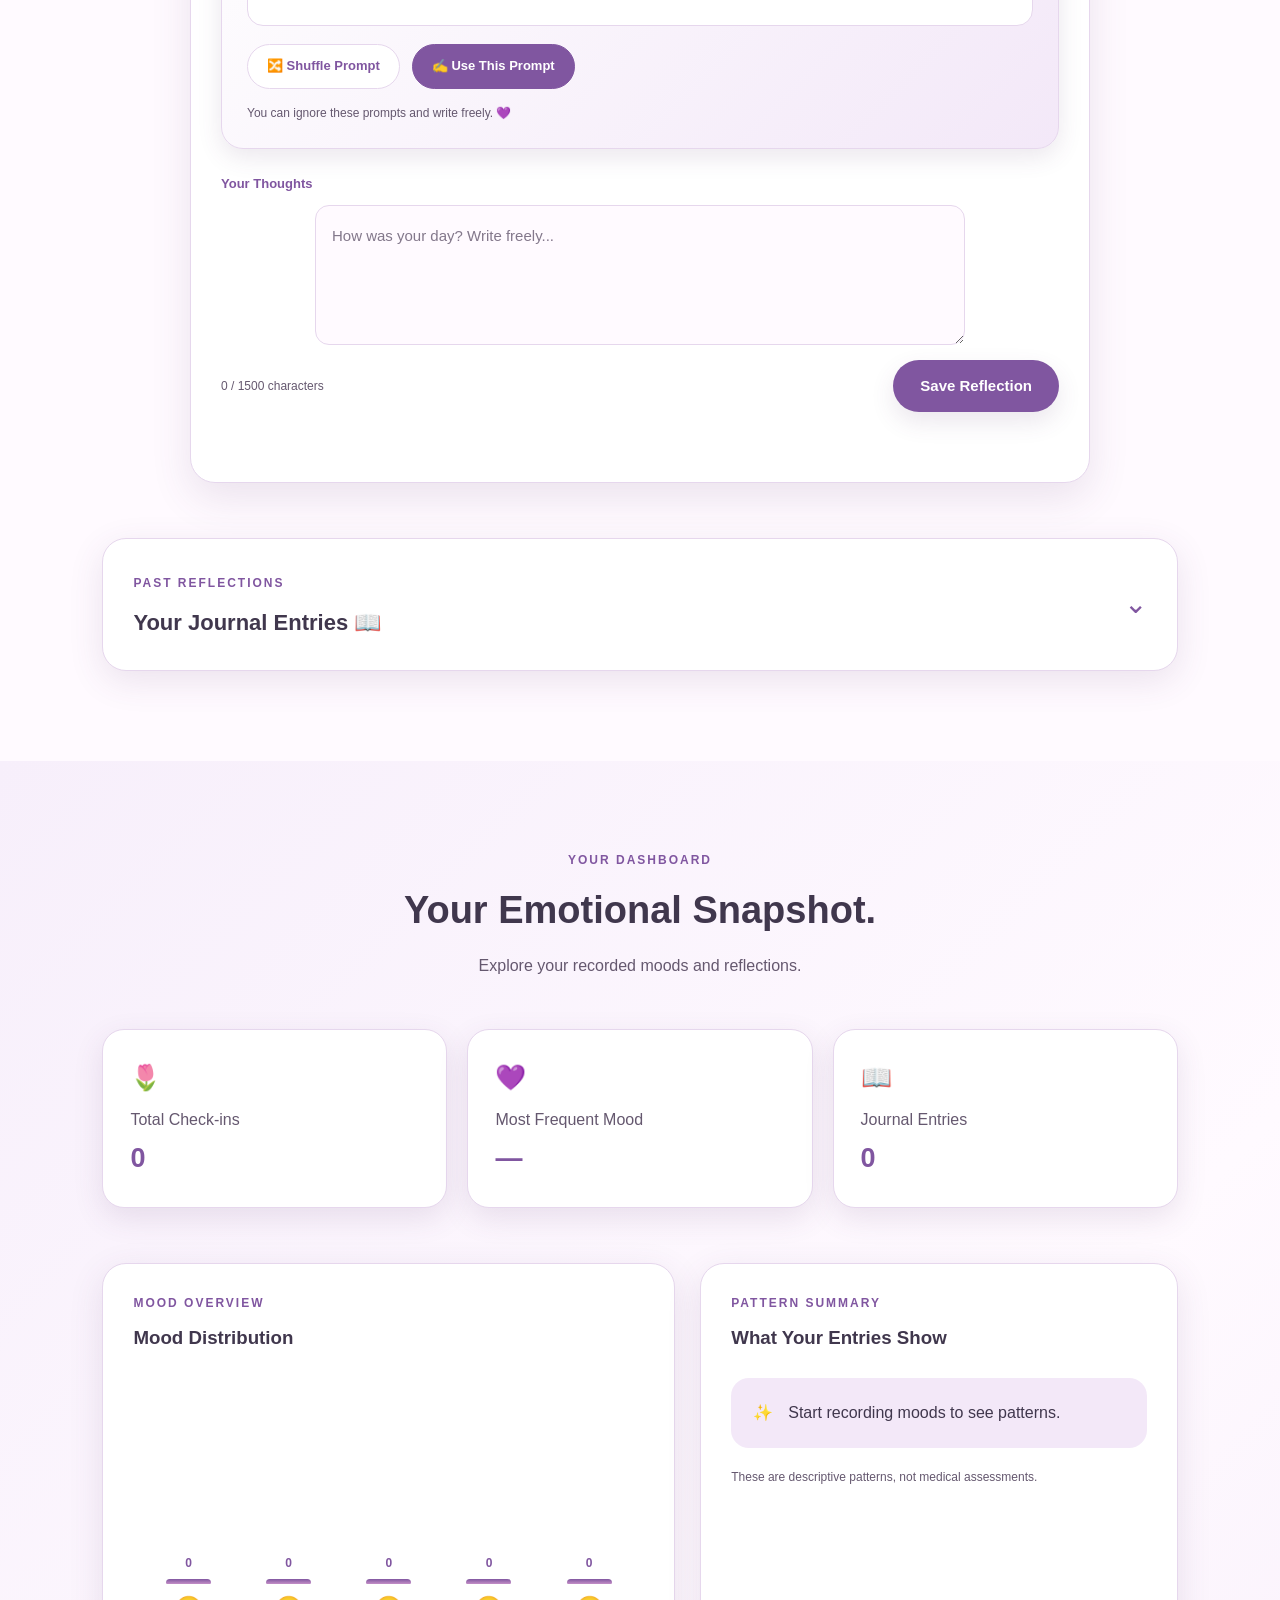
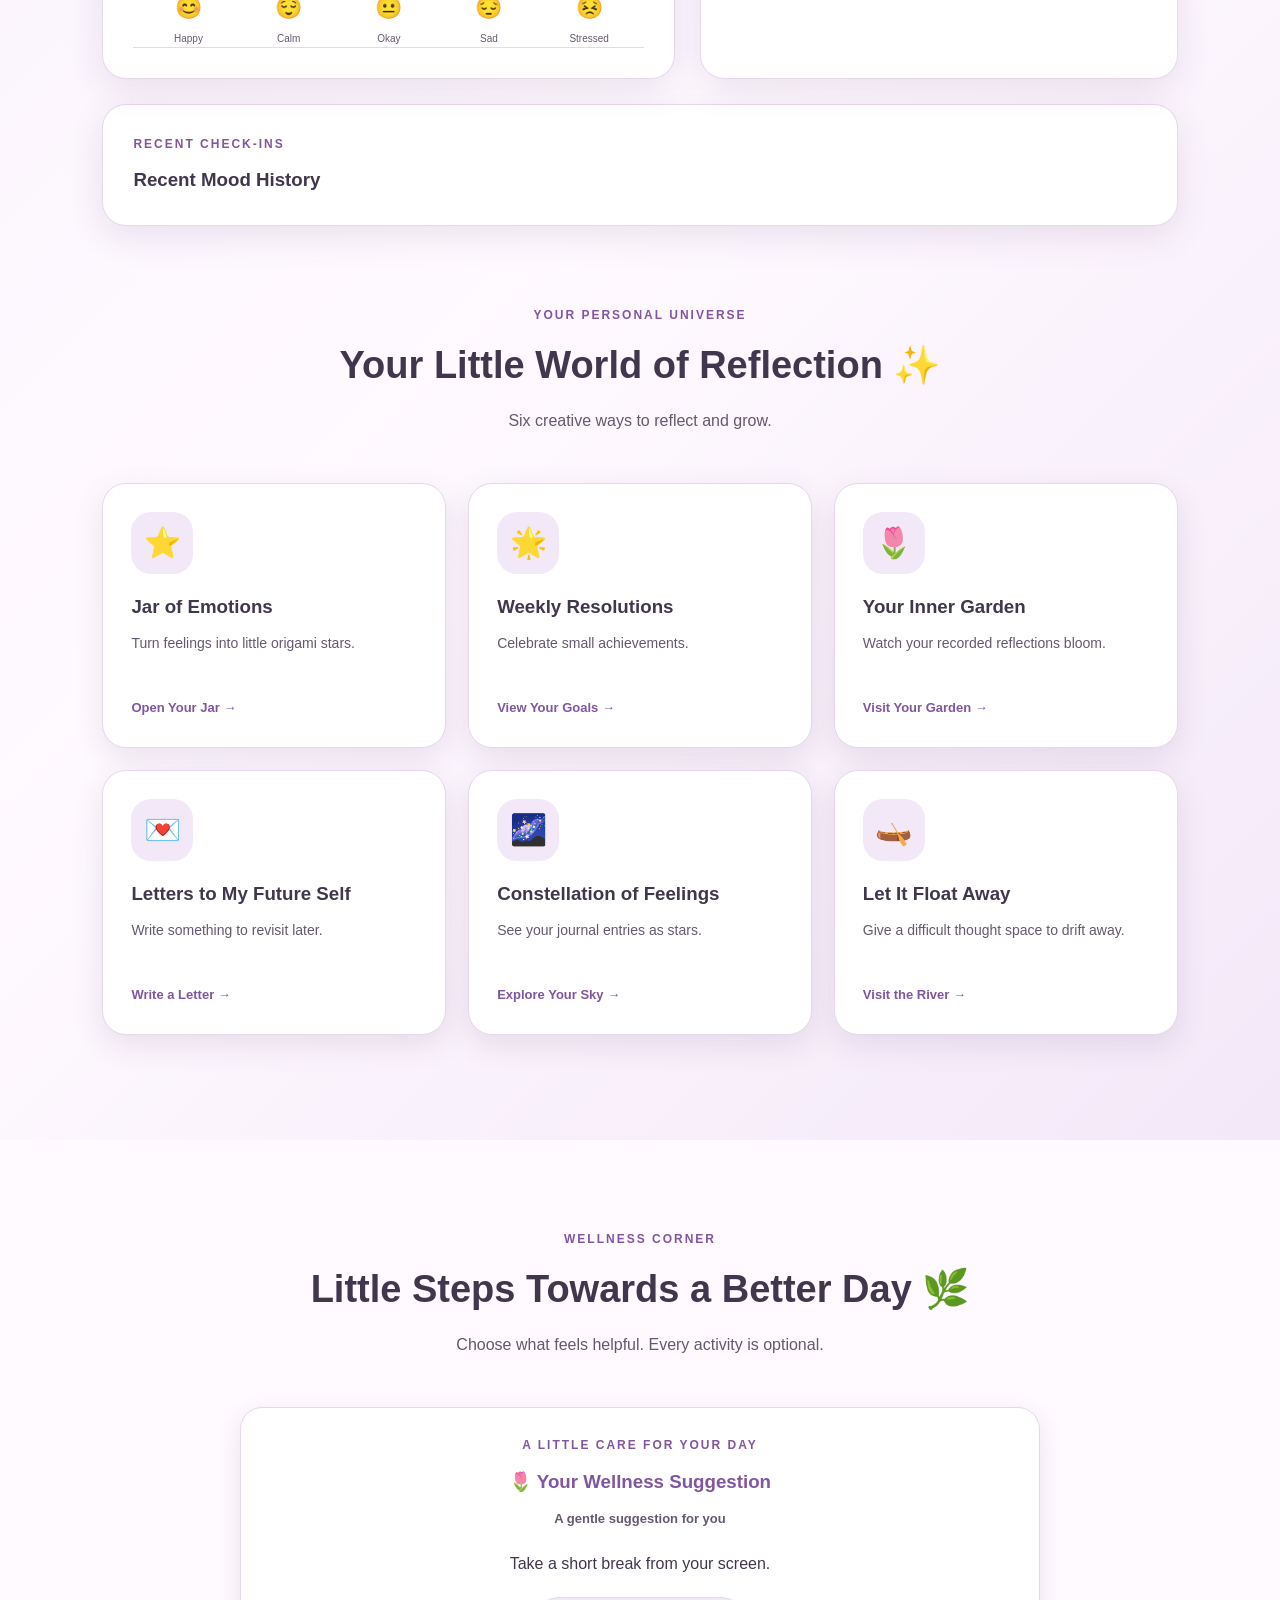
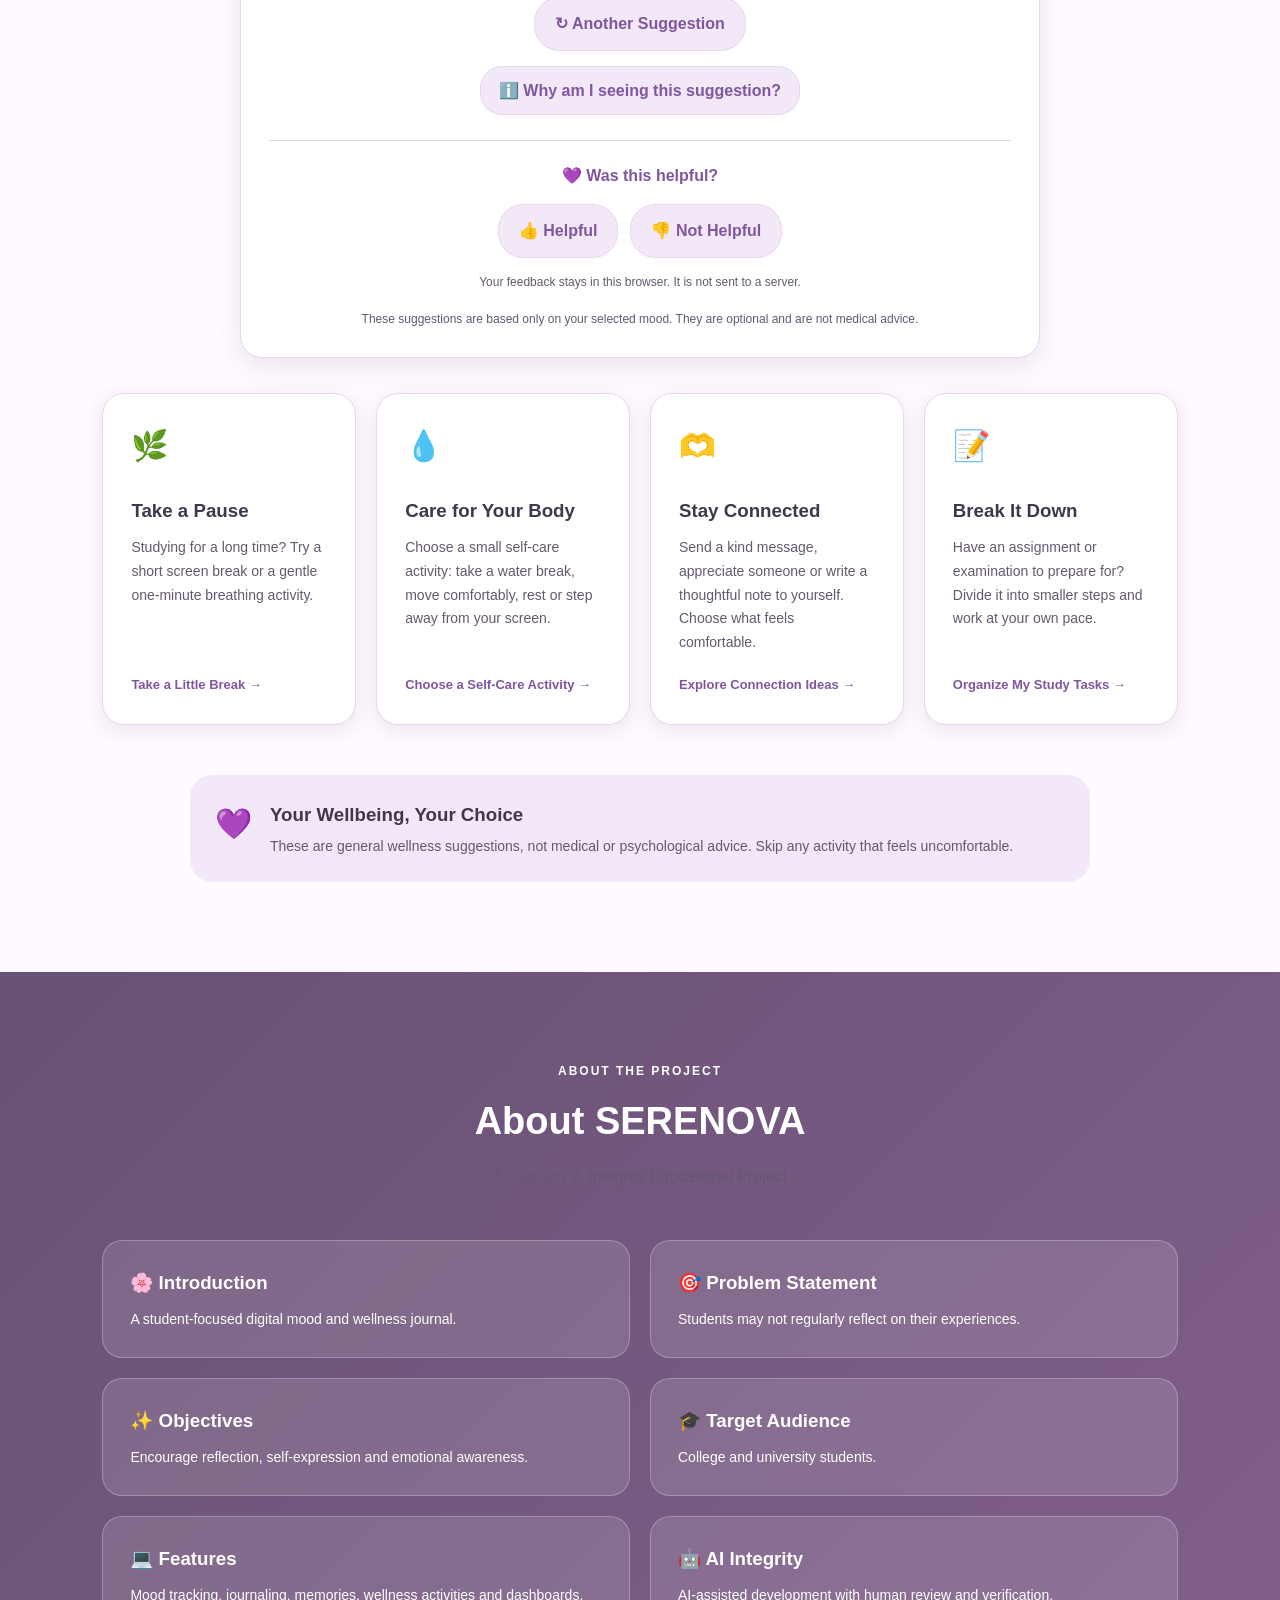
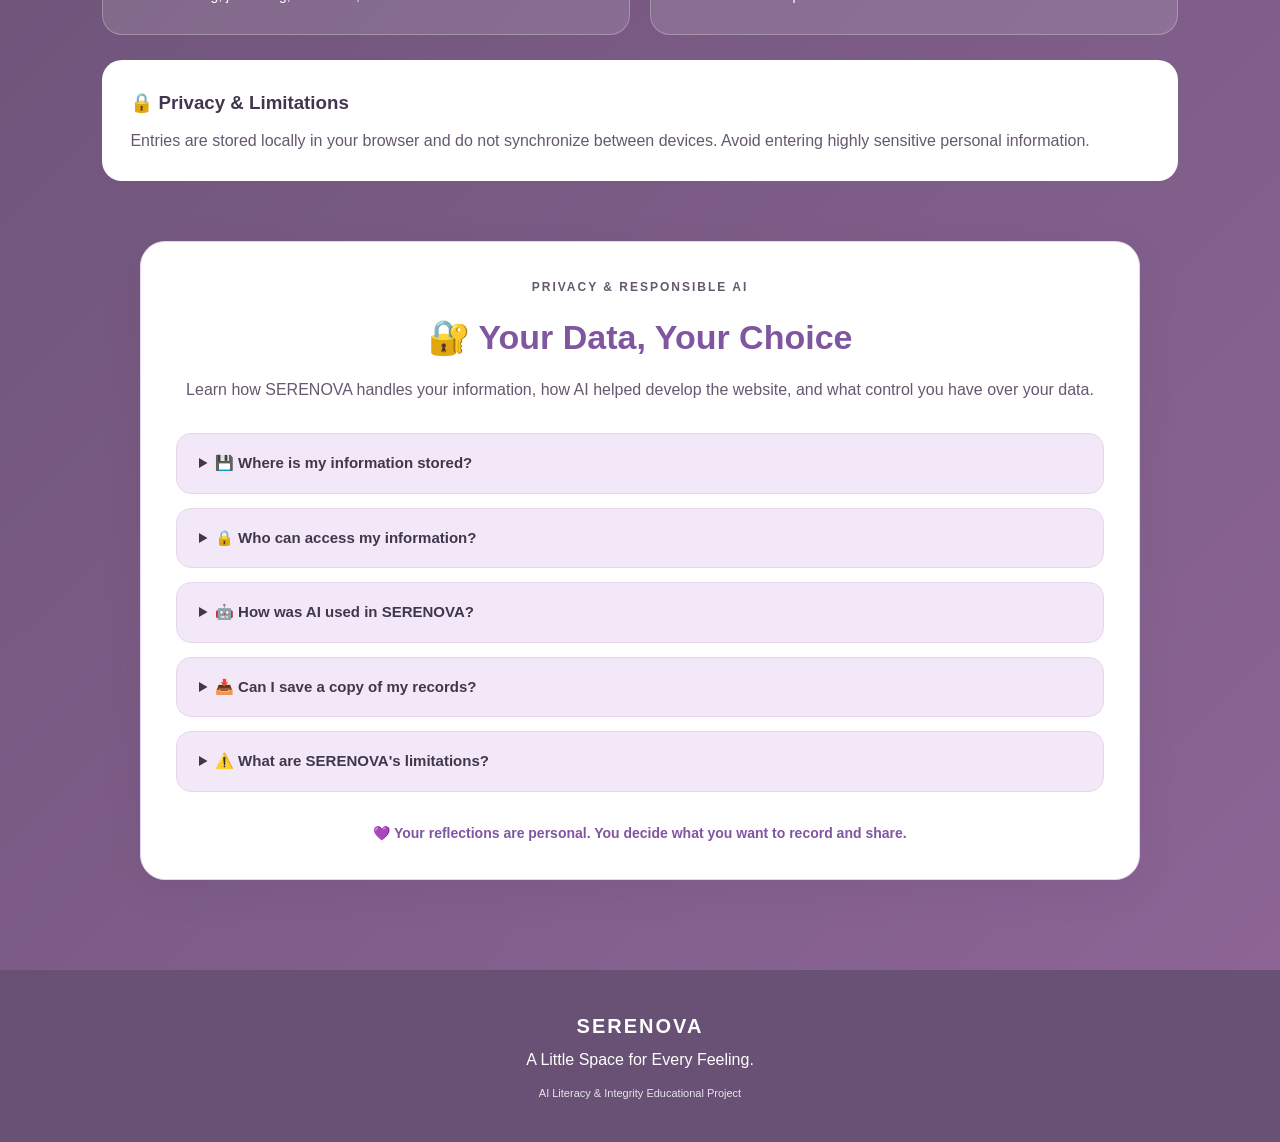
==== commit b450ba39: "Update index.html" ====
--- a/index.html
+++ b/index.html
@@ -181,6 +181,28 @@
         <button id="saveMoodButton" class="primary-button normal-button"
                 type="button">Save Today's Mood</button>
 
+<!-- OPTIONAL MOOD NOTE -->
+
+<div id="moodNoteSection" class="mood-note-section" hidden>
+
+    <label for="moodNote">
+        Want to add a note?
+        <span class="mood-note-optional">(Optional)</span>
+    </label>
+
+    <textarea
+        id="moodNote"
+        rows="3"
+        maxlength="200"
+        placeholder="What's making you feel this way?"
+    ></textarea>
+
+    <p class="mood-note-hint">
+        A few words are enough. You can leave this blank.
+    </p>
+
+</div>
+
 
         <p id="moodMessage" class="status-message" role="status"></p>
 
--- a/2.css
+++ b/2.css
@@ -3393,4 +3393,68 @@
     }
 }
 
-
+/* ==========================================
+   SERENOVA - OPTIONAL MOOD NOTE
+   ========================================== */
+
+.mood-note-section {
+    width: 100%;
+    max-width: 480px;
+    margin: 20px auto;
+    text-align: left;
+}
+
+.mood-note-section[hidden] {
+    display: none;
+}
+
+.mood-note-section label {
+    display: block;
+    margin-bottom: 10px;
+    font-size: 15px;
+    font-weight: 600;
+    color: var(--primary);
+}
+
+.mood-note-optional {
+    font-size: 12px;
+    font-weight: 400;
+    color: var(--muted);
+}
+
+#moodNote {
+    display: block;
+    width: 100%;
+    min-height: 90px;
+    padding: 14px;
+    box-sizing: border-box;
+    border: 1px solid var(--border);
+    border-radius: 14px;
+    background: var(--surface);
+    color: var(--text);
+    font: inherit;
+    font-size: 14px;
+    line-height: 1.6;
+    resize: vertical;
+}
+
+#moodNote:focus {
+    outline: 2px solid var(--primary);
+    outline-offset: 2px;
+}
+
+.mood-note-hint {
+    margin-top: 8px;
+    font-size: 12px;
+    color: var(--muted);
+}
+
+@media (max-width: 600px) {
+    .mood-note-section {
+        max-width: 100%;
+        padding: 0 8px;
+        box-sizing: border-box;
+    }
+}
+
+
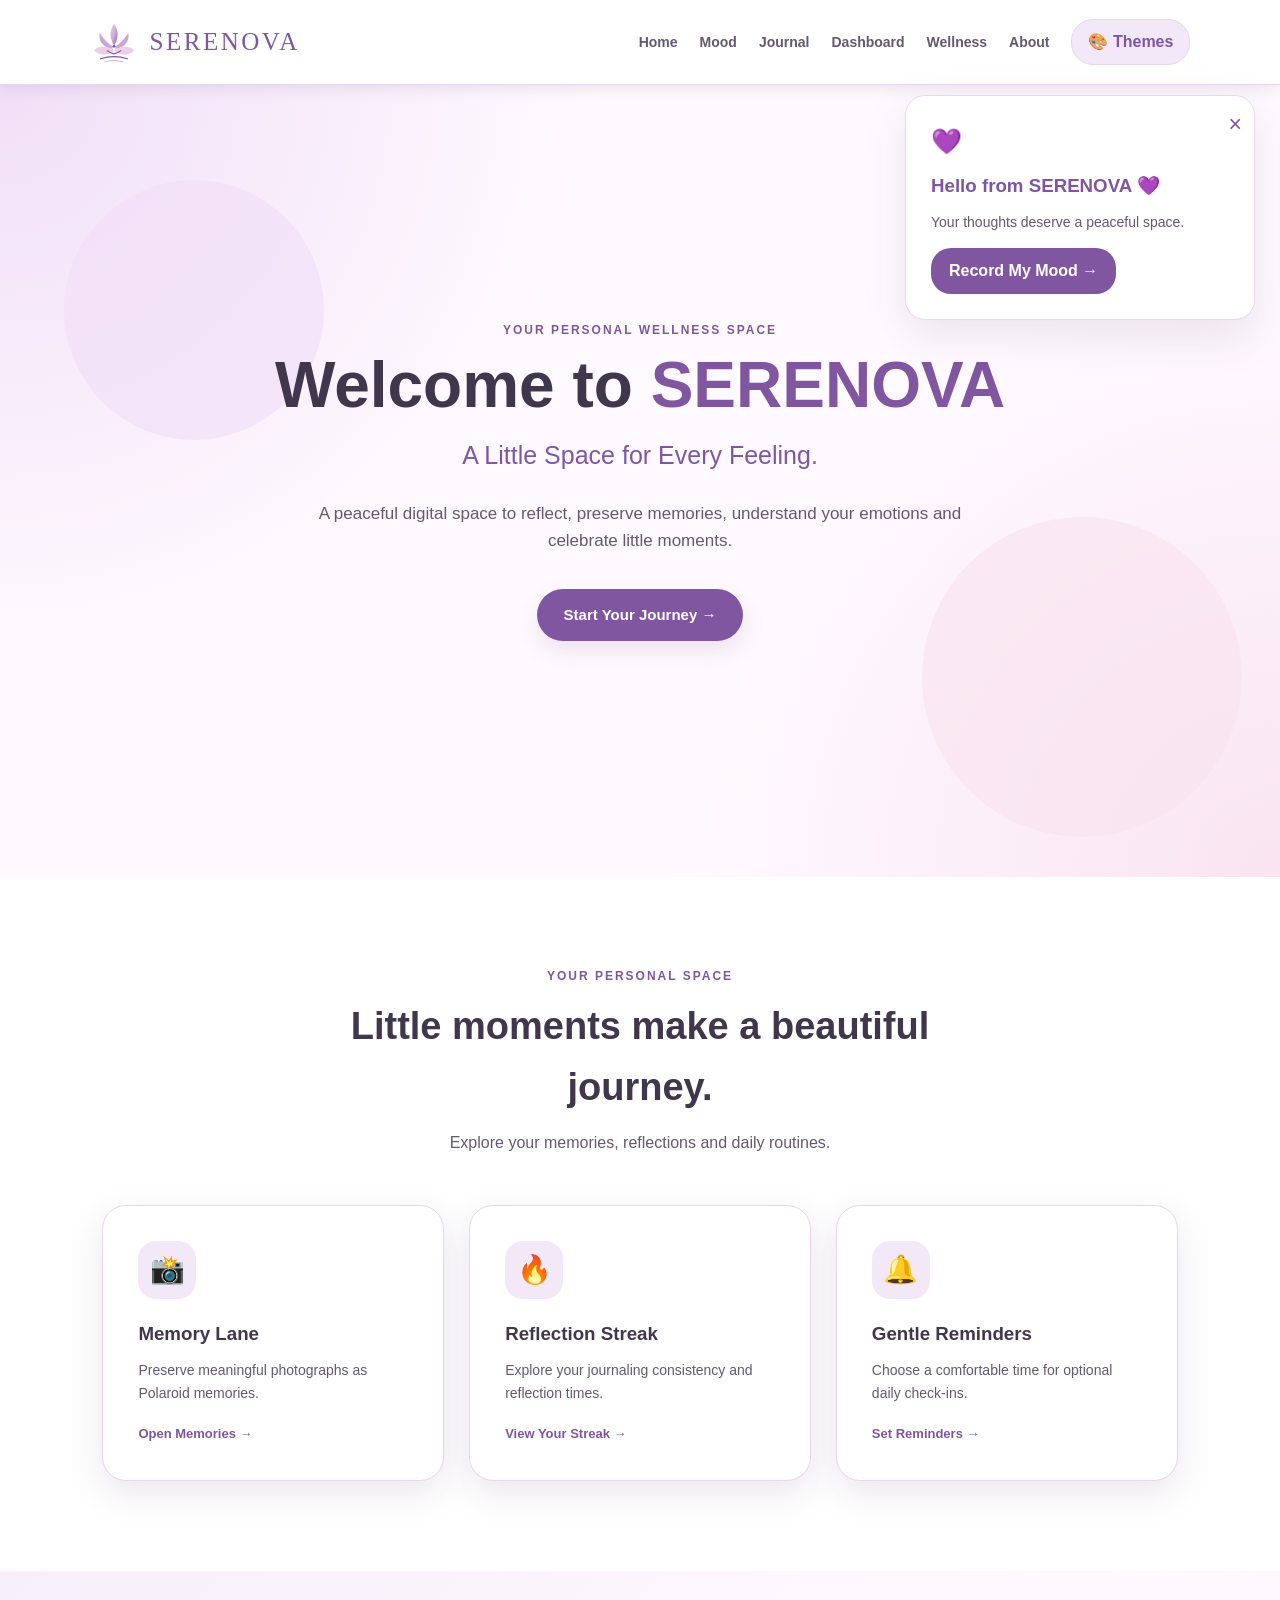
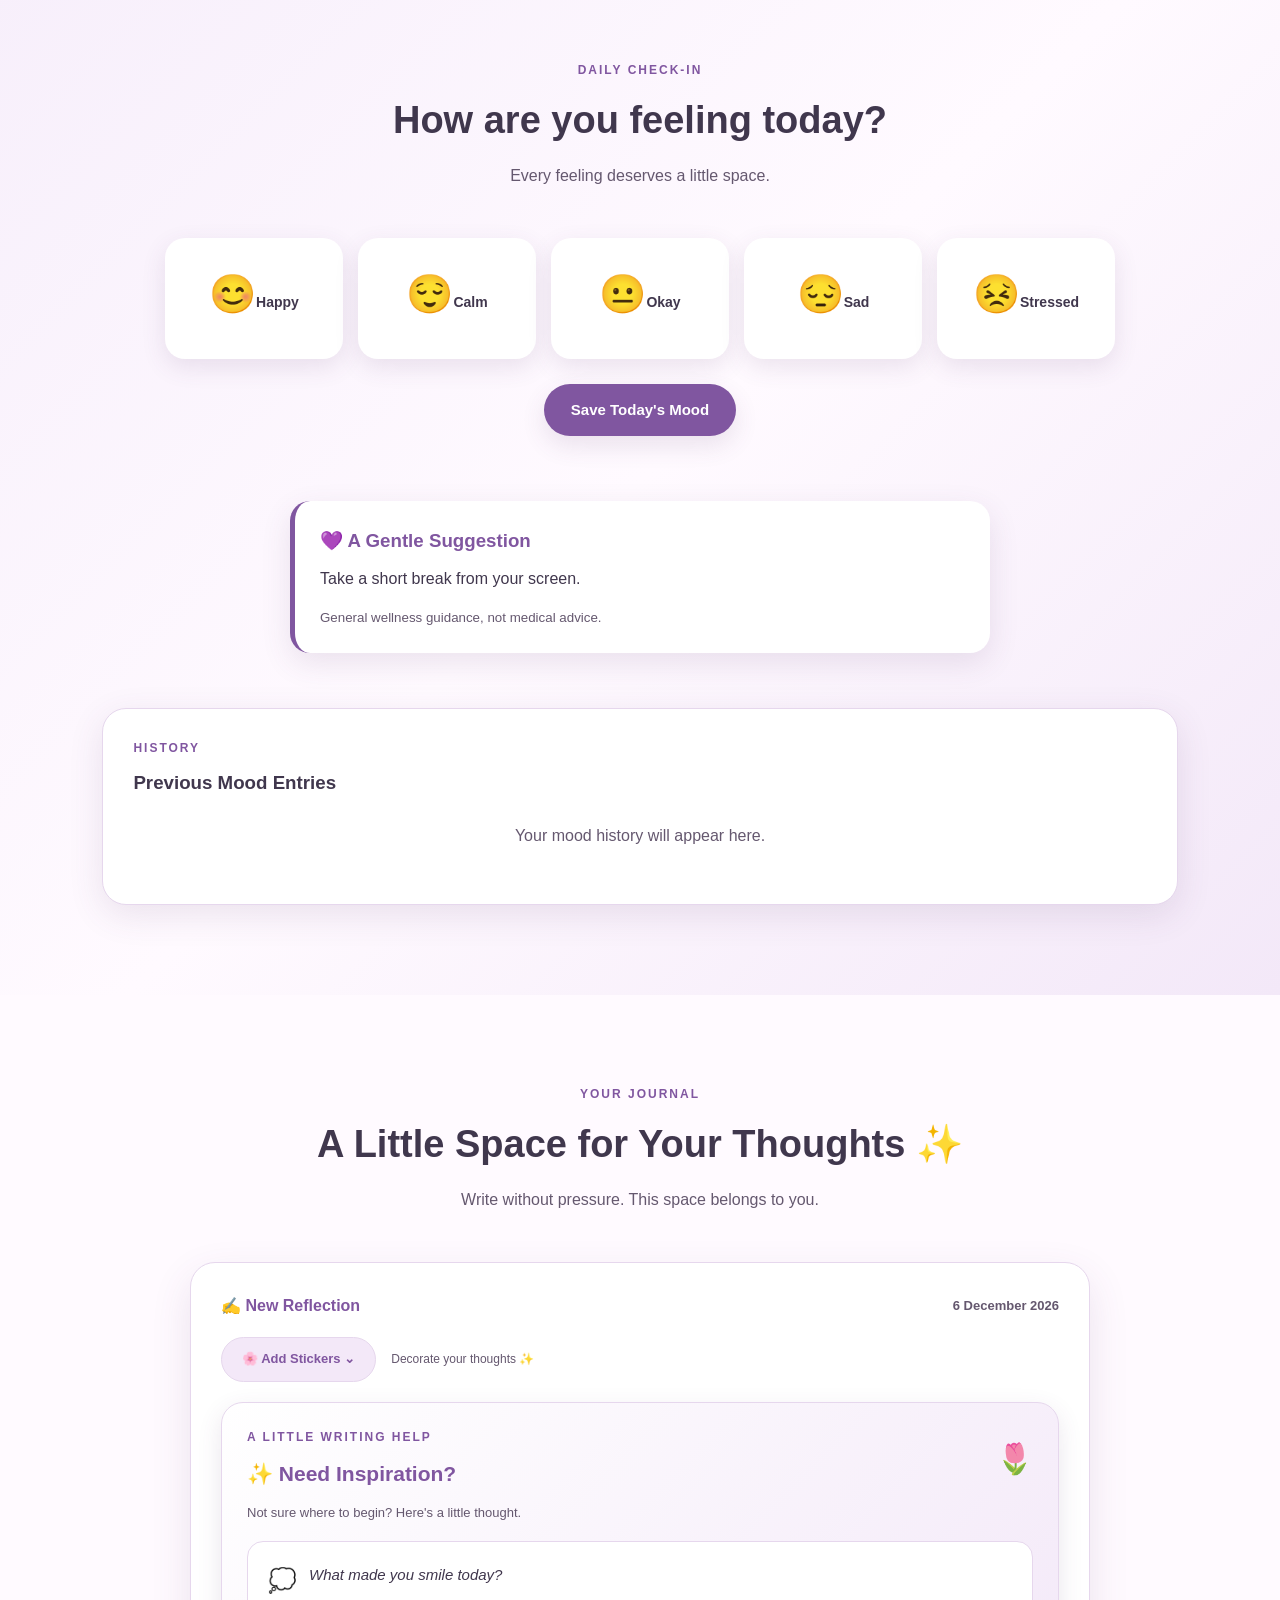
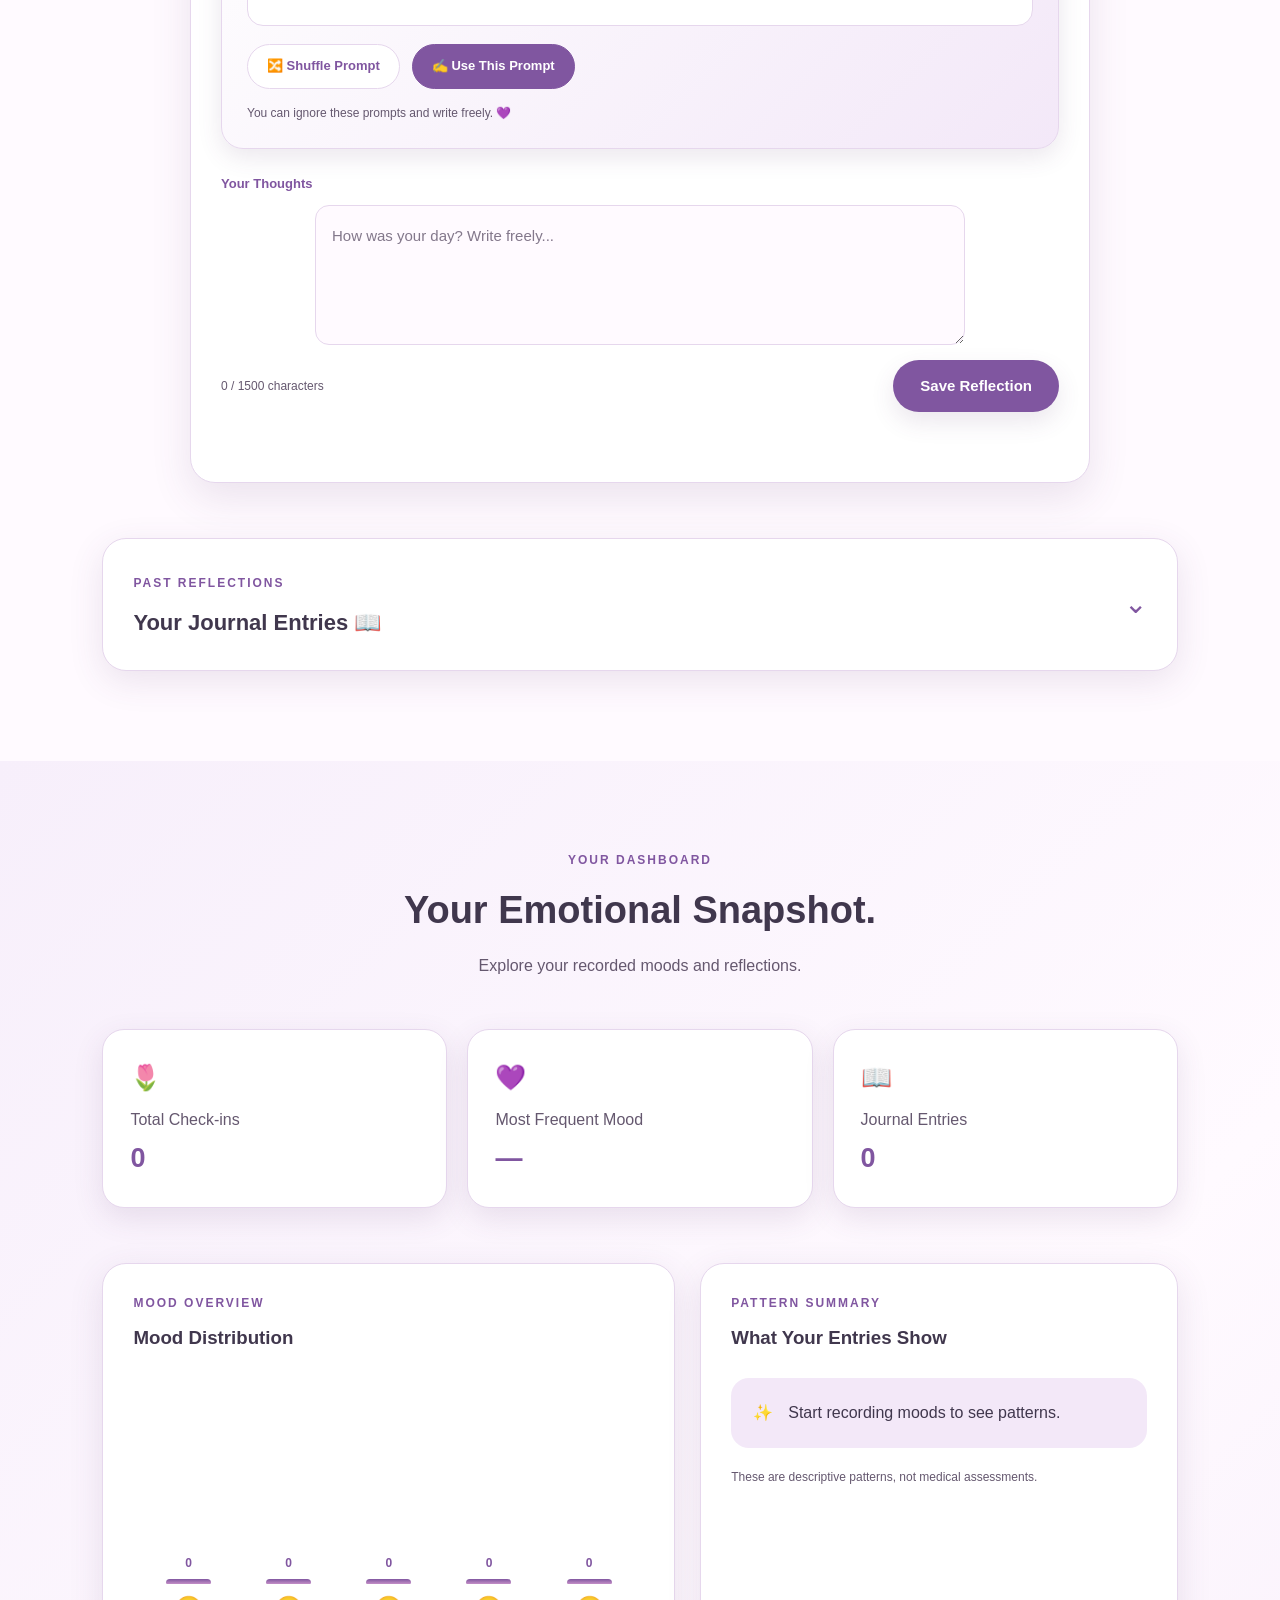
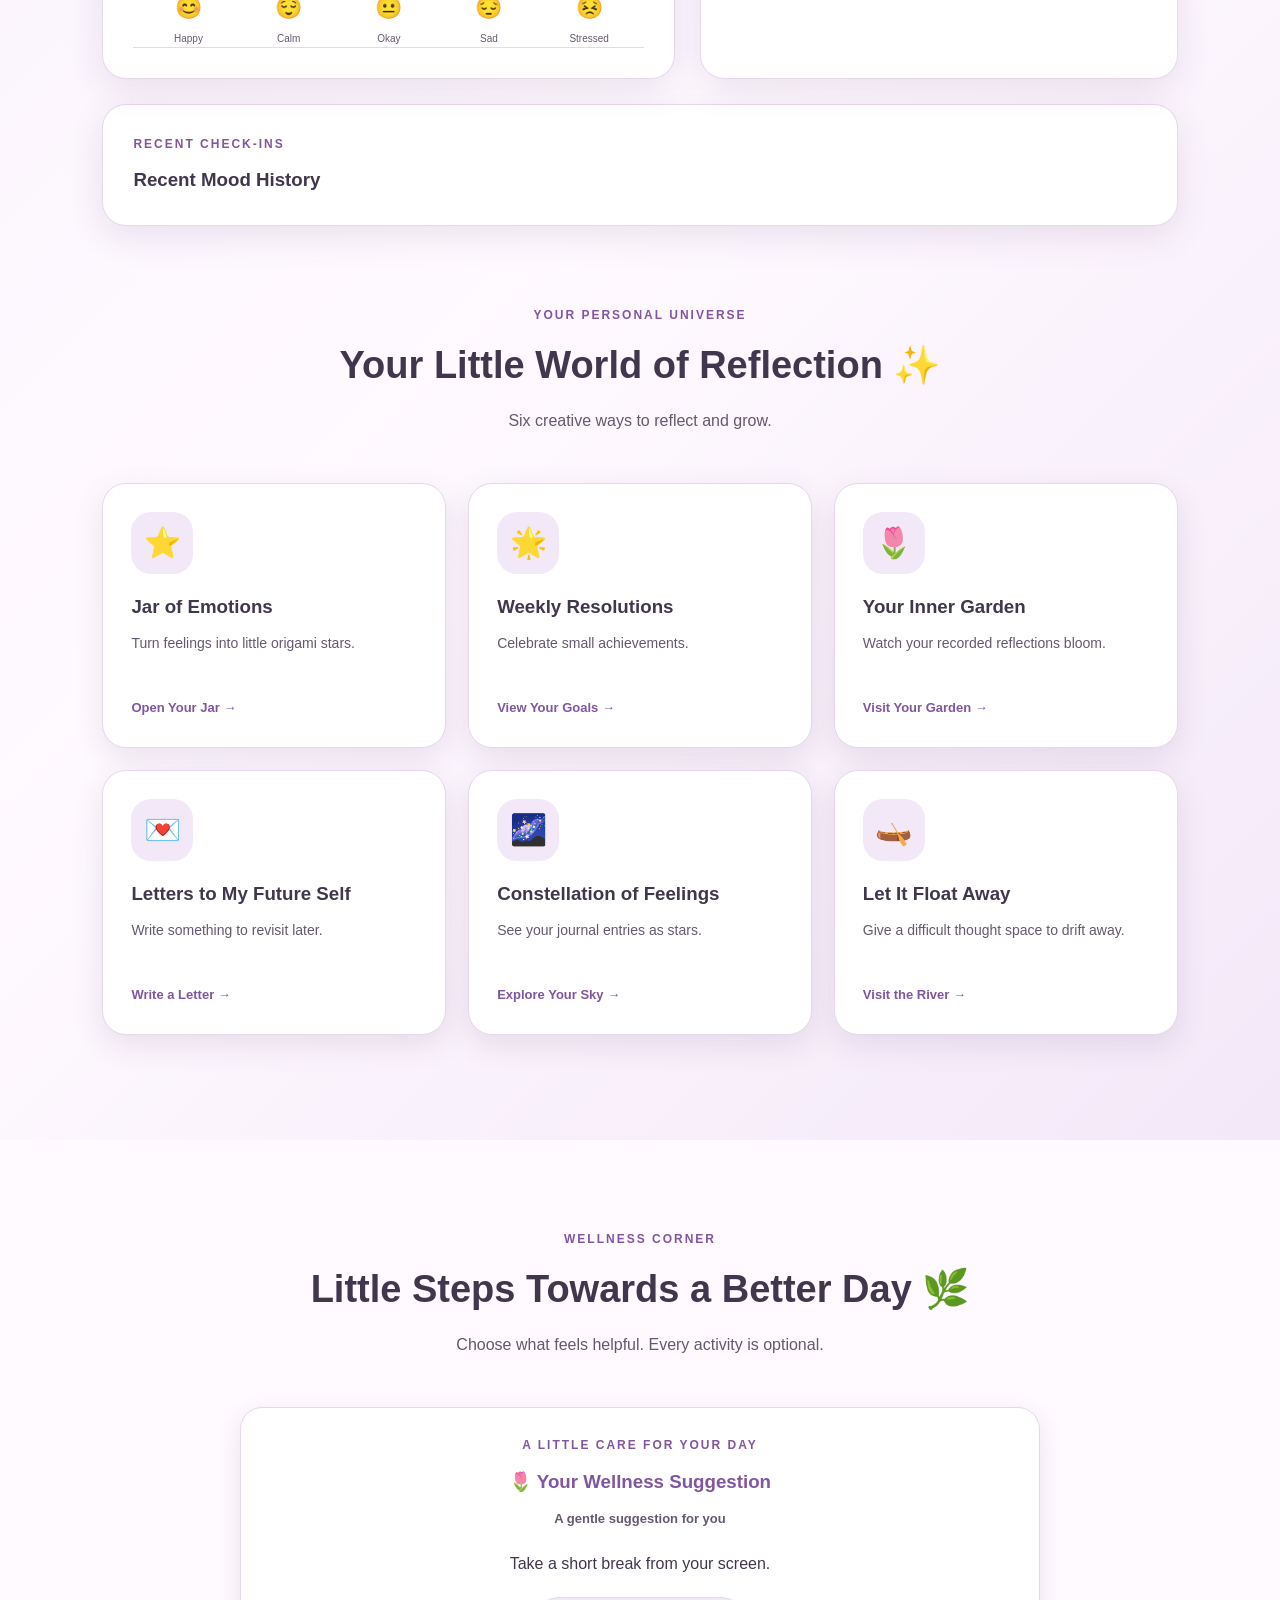
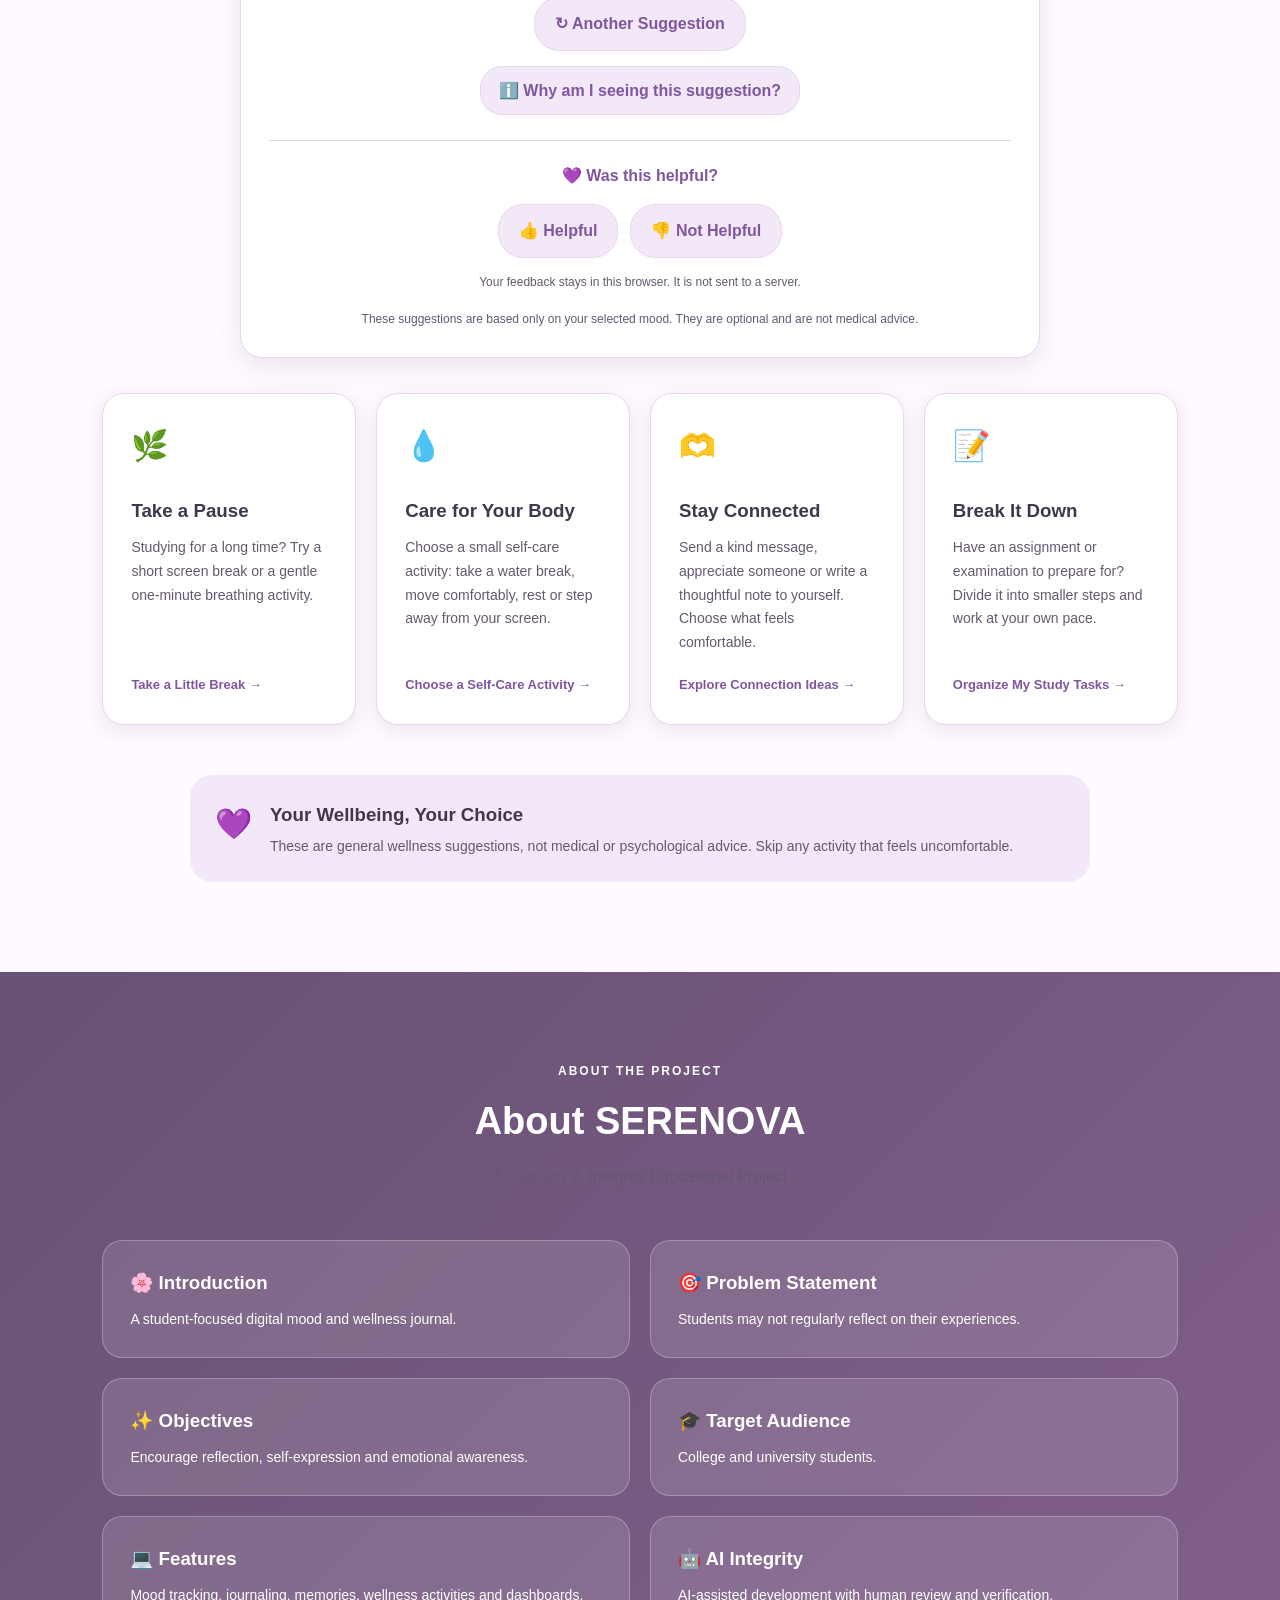
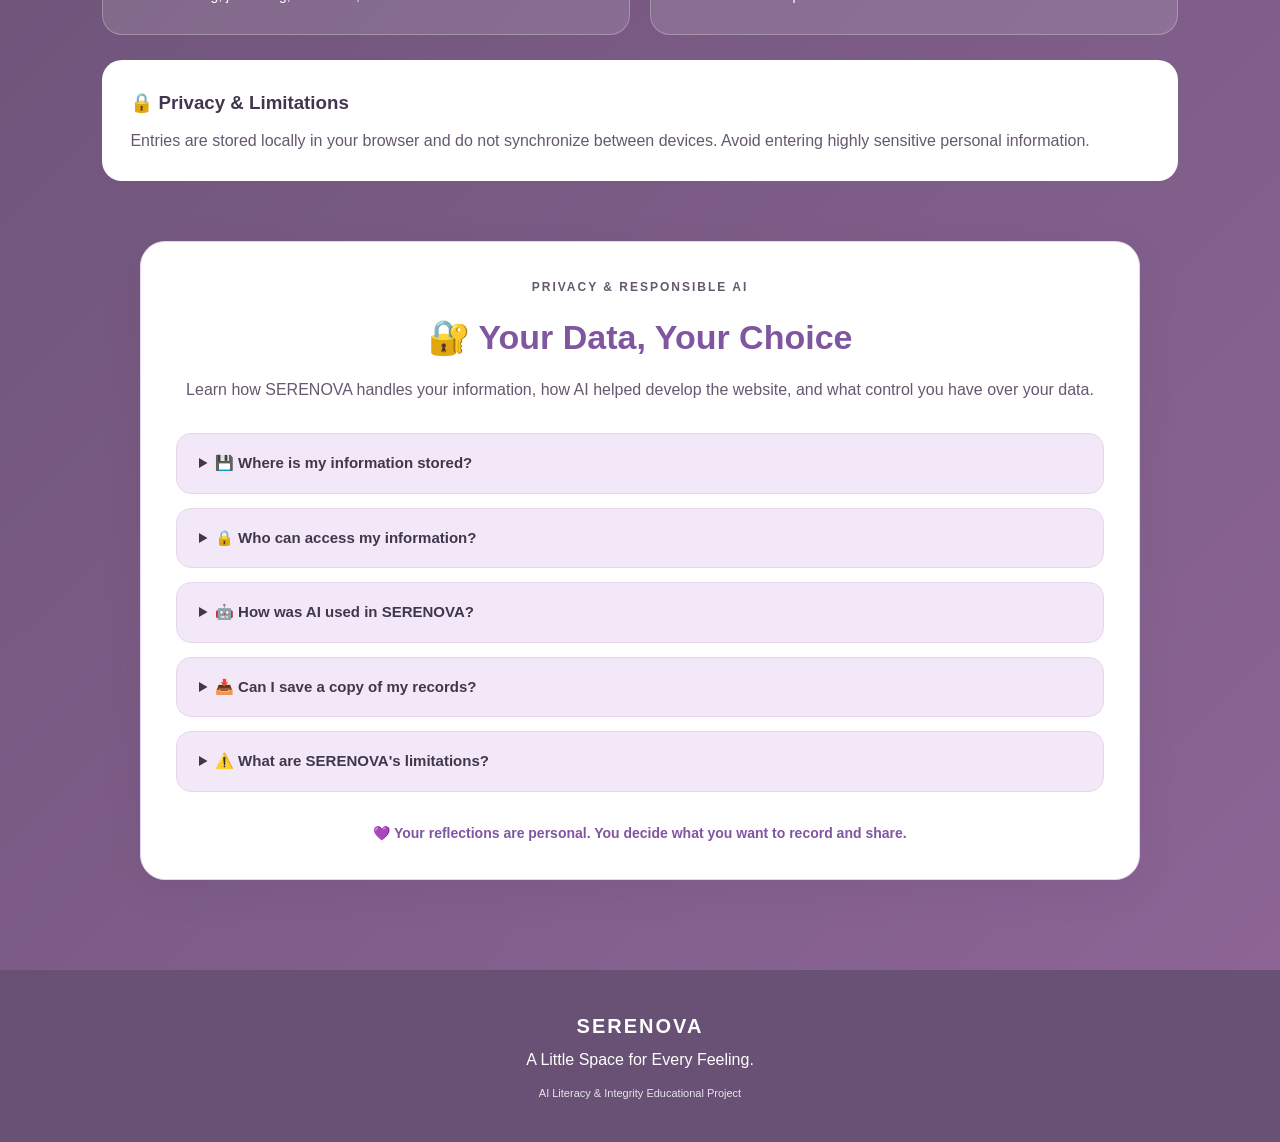
==== commit 5c0503b9: "Update index.html" ====
--- a/index.html
+++ b/index.html
@@ -181,27 +181,6 @@
         <button id="saveMoodButton" class="primary-button normal-button"
                 type="button">Save Today's Mood</button>
 
-<!-- OPTIONAL MOOD NOTE -->
-
-<div id="moodNoteSection" class="mood-note-section" hidden>
-
-    <label for="moodNote">
-        Want to add a note?
-        <span class="mood-note-optional">(Optional)</span>
-    </label>
-
-    <textarea
-        id="moodNote"
-        rows="3"
-        maxlength="200"
-        placeholder="What's making you feel this way?"
-    ></textarea>
-
-    <p class="mood-note-hint">
-        A few words are enough. You can leave this blank.
-    </p>
-
-</div>
 
 
         <p id="moodMessage" class="status-message" role="status"></p>
